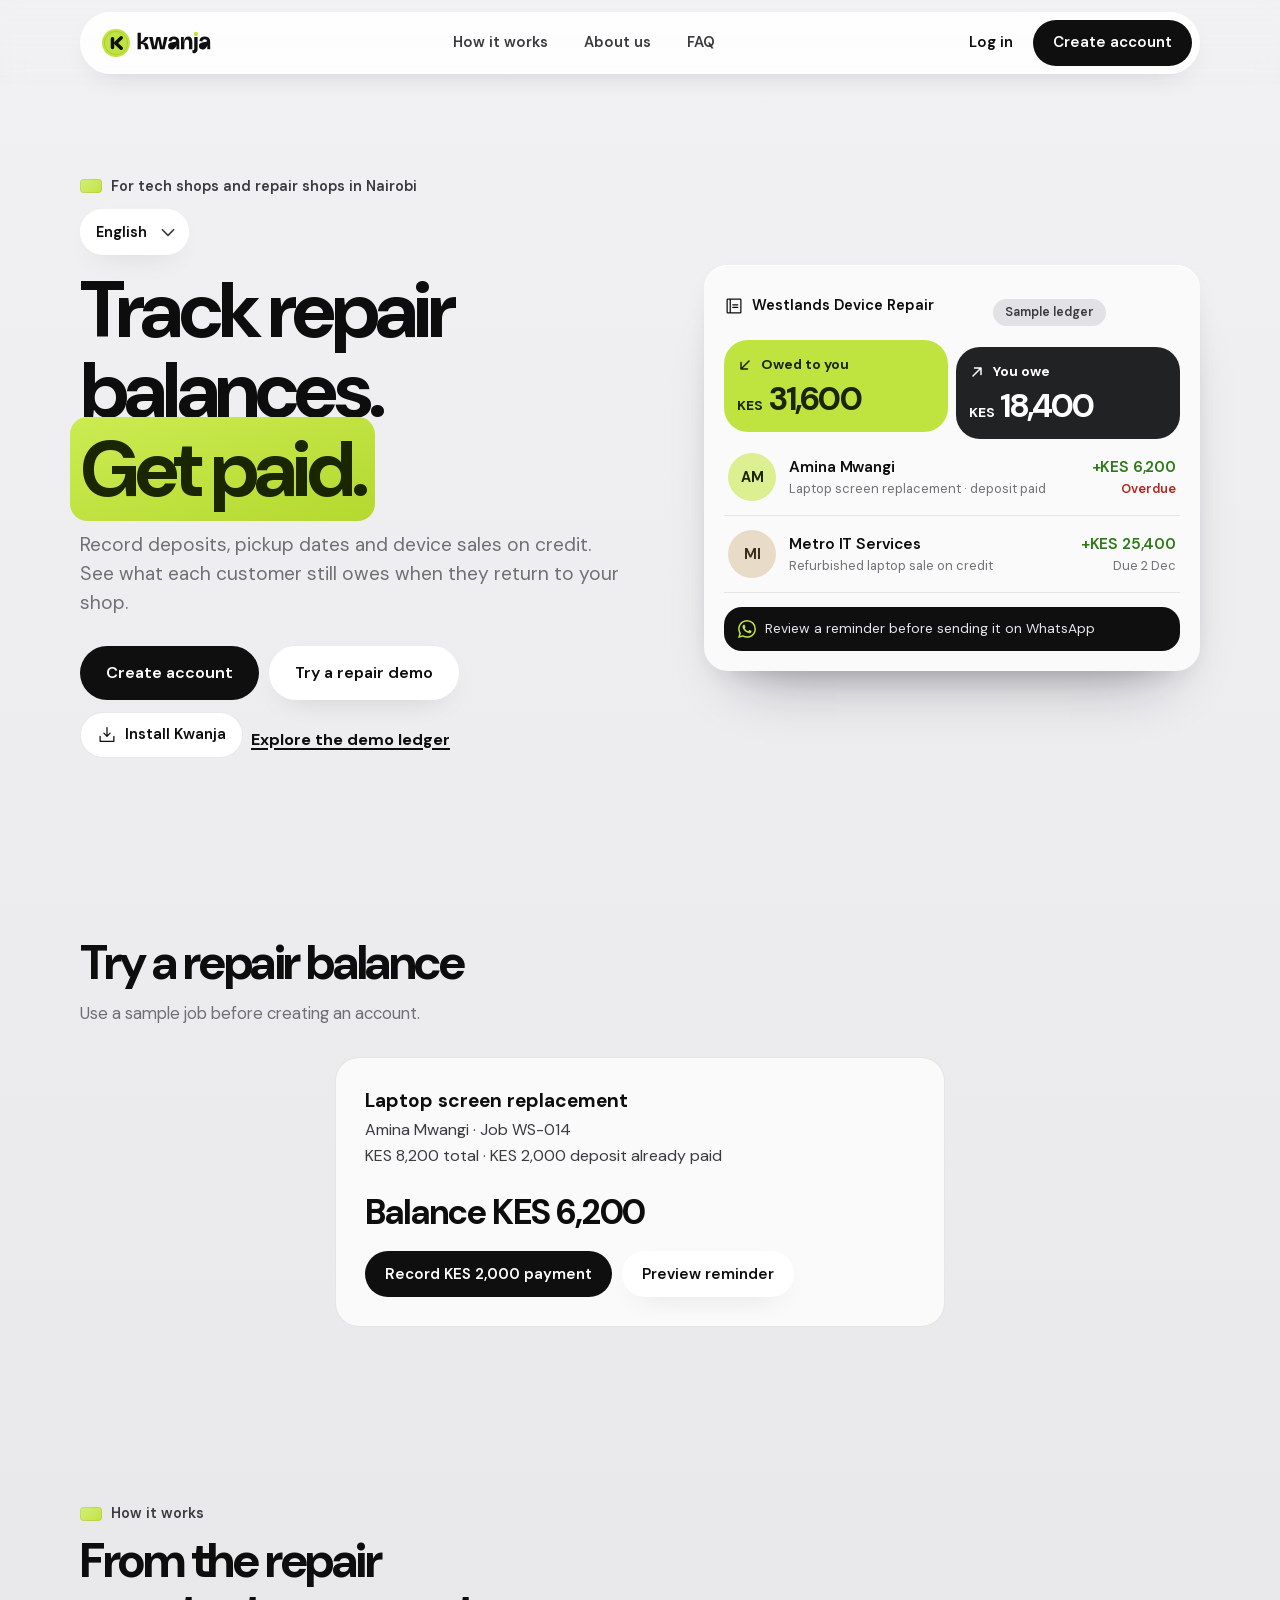
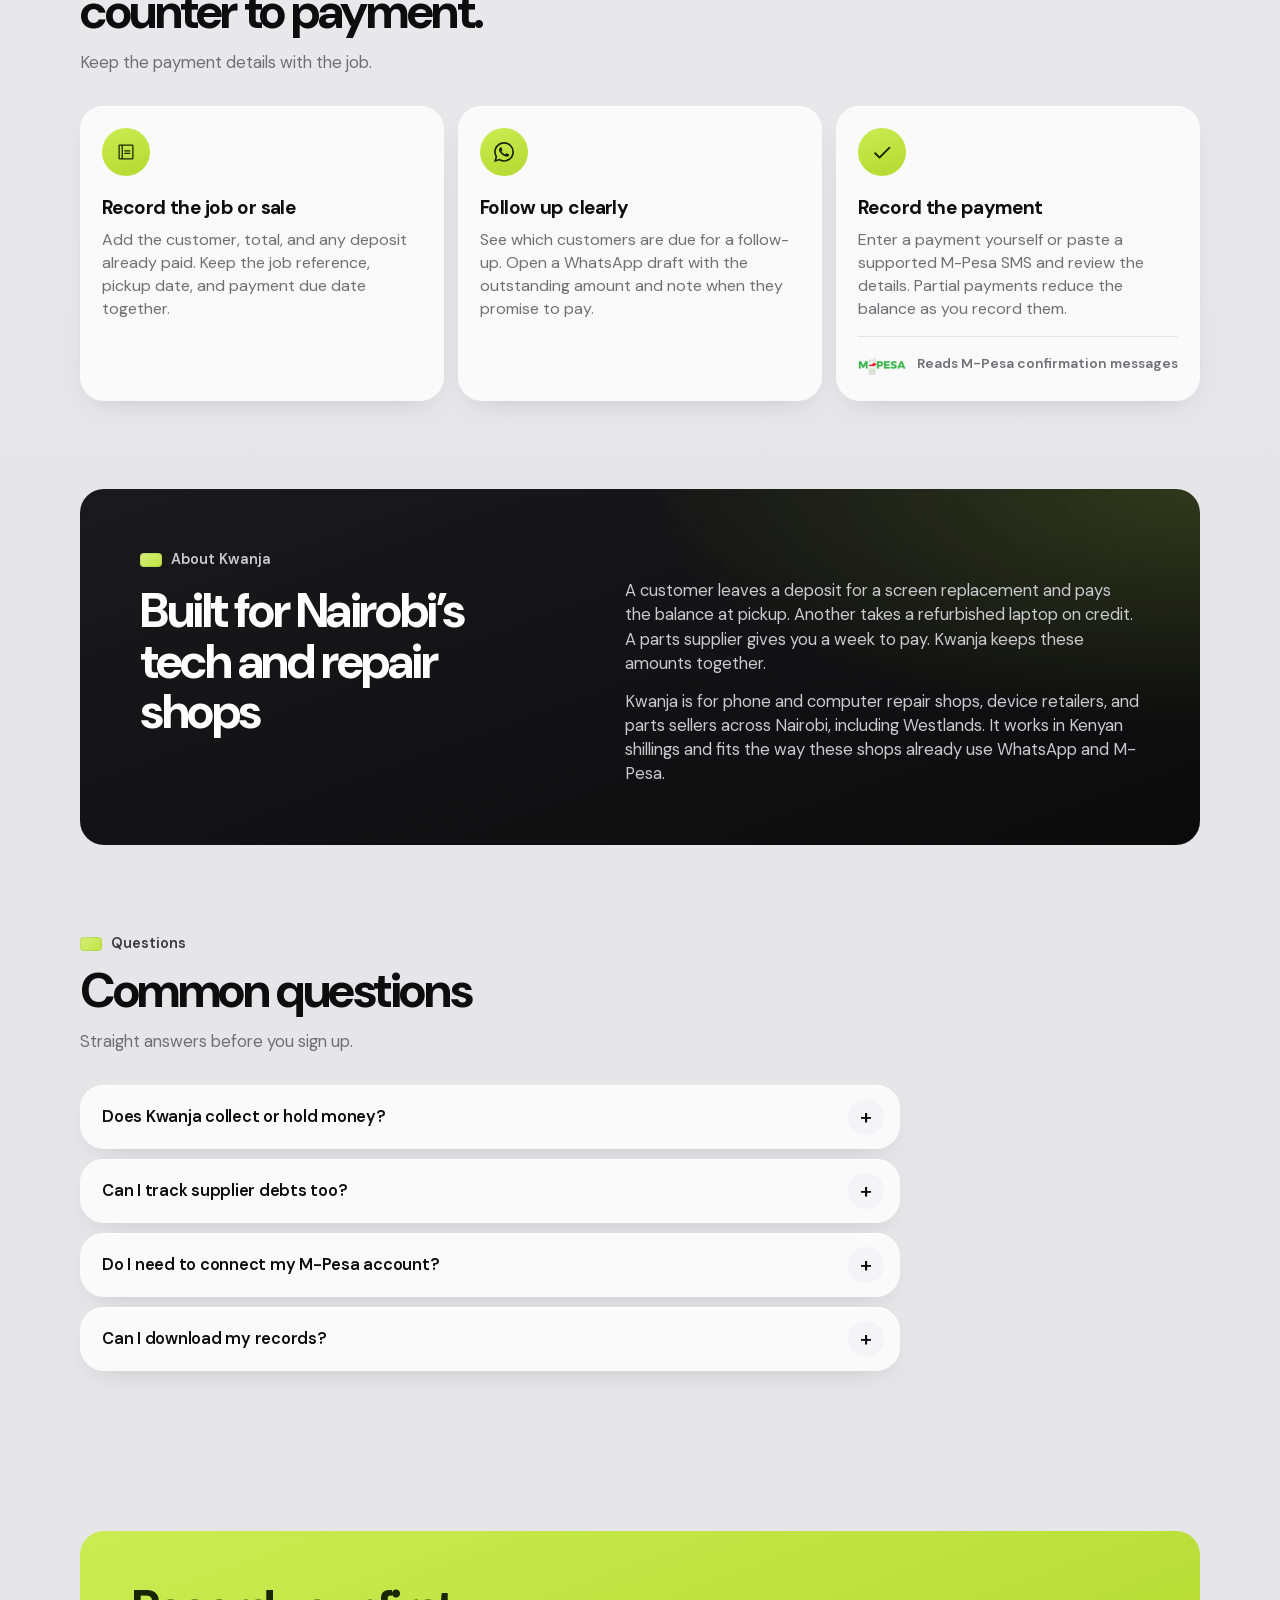
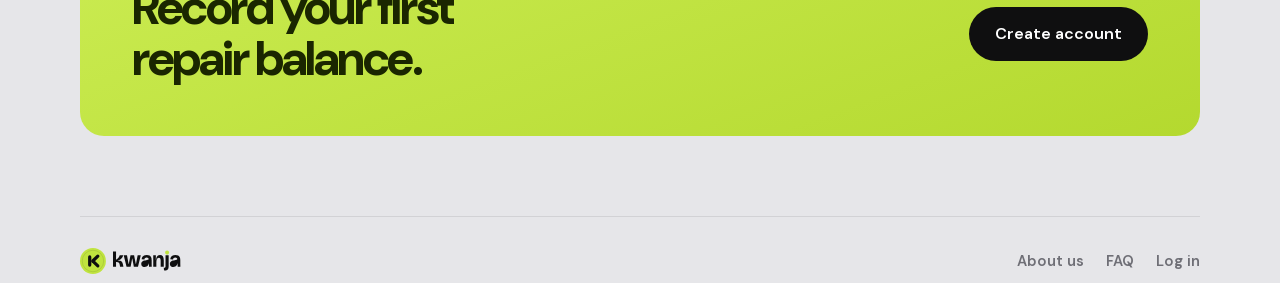
==== index.html @ a880a3f5 "Publish frontend (2026-11-25)" ====
<!doctype html>
<html lang="en">
<head>
  <meta charset="utf-8">
  <meta name="viewport" content="width=device-width, initial-scale=1, viewport-fit=cover">
  <meta name="theme-color" content="#0a0f0c">
  <title>Kwanja | Tech shop and repair ledger</title>
  <meta name="description" content="Track repair deposits, device sales on credit, and unpaid balances for tech shops in Nairobi and Westlands.">
  <link rel="icon" href="logo/kwanja-mark.svg" type="image/svg+xml">
  <link rel="preload" href="fonts/dm-sans-latin.woff2" as="font" type="font/woff2" crossorigin>
  <link rel="manifest" href="manifest.webmanifest">
  <link rel="apple-touch-icon" href="apple-touch-icon.png">
  <meta name="apple-mobile-web-app-capable" content="yes">
  <meta name="mobile-web-app-capable" content="yes">
  <link rel="stylesheet" href="ledger.685edbcc7c7c71c4.css">
  <link rel="stylesheet" href="public.cd275f0cbaf3b7e9.css">
  <script src="config.e24d0cc4c4e9f287.js"></script>
  <script src="language.c19a75074acd660f.js" defer></script>
  <script src="ledger.ab2cf005dbe018a2.js" defer></script>
</head>
<body class="is-welcome">
  <svg xmlns="http://www.w3.org/2000/svg" class="icon-library" aria-hidden="true">
    <symbol id="i-home" viewBox="0 0 256 256"><path d="M219.31,108.68l-80-80a16,16,0,0,0-22.62,0l-80,80A15.87,15.87,0,0,0,32,120v96a8,8,0,0,0,8,8h64a8,8,0,0,0,8-8V160h32v56a8,8,0,0,0,8,8h64a8,8,0,0,0,8-8V120A15.87,15.87,0,0,0,219.31,108.68ZM208,208H160V152a8,8,0,0,0-8-8H104a8,8,0,0,0-8,8v56H48V120l80-80,80,80Z"/></symbol>
    <symbol id="i-ledger" viewBox="0 0 256 256"><path d="M184,112a8,8,0,0,1-8,8H112a8,8,0,0,1,0-16h64A8,8,0,0,1,184,112Zm-8,24H112a8,8,0,0,0,0,16h64a8,8,0,0,0,0-16Zm48-88V208a16,16,0,0,1-16,16H48a16,16,0,0,1-16-16V48A16,16,0,0,1,48,32H208A16,16,0,0,1,224,48ZM48,208H72V48H48Zm160,0V48H88V208H208Z"/></symbol>
    <symbol id="i-people" viewBox="0 0 256 256"><path d="M117.25,157.92a60,60,0,1,0-66.5,0A95.83,95.83,0,0,0,3.53,195.63a8,8,0,1,0,13.4,8.74,80,80,0,0,1,134.14,0,8,8,0,0,0,13.4-8.74A95.83,95.83,0,0,0,117.25,157.92ZM40,108a44,44,0,1,1,44,44A44.05,44.05,0,0,1,40,108Zm210.14,98.7a8,8,0,0,1-11.07-2.33A79.83,79.83,0,0,0,172,168a8,8,0,0,1,0-16,44,44,0,1,0-16.34-84.87,8,8,0,1,1-5.94-14.85,60,60,0,0,1,55.53,105.64,95.83,95.83,0,0,1,47.22,37.71A8,8,0,0,1,250.14,206.7Z"/></symbol>
    <symbol id="i-download" viewBox="0 0 256 256"><path d="M224,144v64a8,8,0,0,1-8,8H40a8,8,0,0,1-8-8V144a8,8,0,0,1,16,0v56H208V144a8,8,0,0,1,16,0Zm-101.66,5.66a8,8,0,0,0,11.32,0l40-40a8,8,0,0,0-11.32-11.32L136,124.69V32a8,8,0,0,0-16,0v92.69L93.66,98.34a8,8,0,0,0-11.32,11.32Z"/></symbol>
    <symbol id="i-plus" viewBox="0 0 256 256"><path d="M228,128a12,12,0,0,1-12,12H140v76a12,12,0,0,1-24,0V140H40a12,12,0,0,1,0-24h76V40a12,12,0,0,1,24,0v76h76A12,12,0,0,1,228,128Z"/></symbol>
    <symbol id="i-search" viewBox="0 0 256 256"><path d="M229.66,218.34l-50.07-50.06a88.11,88.11,0,1,0-11.31,11.31l50.06,50.07a8,8,0,0,0,11.32-11.32ZM40,112a72,72,0,1,1,72,72A72.08,72.08,0,0,1,40,112Z"/></symbol>
    <symbol id="i-chevron" viewBox="0 0 256 256"><path d="M184.49,136.49l-80,80a12,12,0,0,1-17-17L159,128,87.51,56.49a12,12,0,1,1,17-17l80,80A12,12,0,0,1,184.49,136.49Z"/></symbol>
    <symbol id="i-in" viewBox="0 0 256 256"><path d="M200.49,72.48,93,180h75a12,12,0,0,1,0,24H64a12,12,0,0,1-12-12V88a12,12,0,0,1,24,0v75L183.51,55.51a12,12,0,0,1,17,17Z"/></symbol>
    <symbol id="i-out" viewBox="0 0 256 256"><path d="M204,64V168a12,12,0,0,1-24,0V93L72.49,200.49a12,12,0,0,1-17-17L163,76H88a12,12,0,0,1,0-24H192A12,12,0,0,1,204,64Z"/></symbol>
    <symbol id="i-calendar" viewBox="0 0 256 256"><path d="M208,32H184V24a8,8,0,0,0-16,0v8H88V24a8,8,0,0,0-16,0v8H48A16,16,0,0,0,32,48V208a16,16,0,0,0,16,16H208a16,16,0,0,0,16-16V48A16,16,0,0,0,208,32ZM72,48v8a8,8,0,0,0,16,0V48h80v8a8,8,0,0,0,16,0V48h24V80H48V48ZM208,208H48V96H208V208Z"/></symbol>
    <symbol id="i-close" viewBox="0 0 256 256"><path d="M208.49,191.51a12,12,0,0,1-17,17L128,145,64.49,208.49a12,12,0,0,1-17-17L111,128,47.51,64.49a12,12,0,0,1,17-17L128,111l63.51-63.52a12,12,0,0,1,17,17L145,128Z"/></symbol>
    <symbol id="i-check" viewBox="0 0 256 256"><path d="M232.49,80.49l-128,128a12,12,0,0,1-17,0l-56-56a12,12,0,1,1,17-17L96,183,215.51,63.51a12,12,0,0,1,17,17Z"/></symbol>
    <symbol id="i-eye" viewBox="0 0 256 256"><path d="M247.31,124.76c-.35-.79-8.82-19.58-27.65-38.41C194.57,61.26,162.88,48,128,48S61.43,61.26,36.34,86.35C17.51,105.18,9,124,8.69,124.76a8,8,0,0,0,0,6.5c.35.79,8.82,19.57,27.65,38.4C61.43,194.74,93.12,208,128,208s66.57-13.26,91.66-38.34c18.83-18.83,27.3-37.61,27.65-38.4A8,8,0,0,0,247.31,124.76ZM128,192c-30.78,0-57.67-11.19-79.93-33.25A133.47,133.47,0,0,1,25,128,133.33,133.33,0,0,1,48.07,97.25C70.33,75.19,97.22,64,128,64s57.67,11.19,79.93,33.25A133.46,133.46,0,0,1,231.05,128C223.84,141.46,192.43,192,128,192Zm0-112a48,48,0,1,0,48,48A48.05,48.05,0,0,0,128,80Zm0,80a32,32,0,1,1,32-32A32,32,0,0,1,128,160Z"/></symbol>
    <symbol id="i-eyeoff" viewBox="0 0 256 256"><path d="M53.92,34.62A8,8,0,1,0,42.08,45.38L61.32,66.55C25,88.84,9.38,123.2,8.69,124.76a8,8,0,0,0,0,6.5c.35.79,8.82,19.57,27.65,38.4C61.43,194.74,93.12,208,128,208a127.11,127.11,0,0,0,52.07-10.83l22,24.21a8,8,0,1,0,11.84-10.76Zm47.33,75.84,41.67,45.85a32,32,0,0,1-41.67-45.85ZM128,192c-30.78,0-57.67-11.19-79.93-33.25A133.16,133.16,0,0,1,25,128c4.69-8.79,19.66-33.39,47.35-49.38l18,19.75a48,48,0,0,0,63.66,70l14.73,16.2A112,112,0,0,1,128,192Zm6-95.43a8,8,0,0,1,3-15.72,48.16,48.16,0,0,1,38.77,42.64,8,8,0,0,1-7.22,8.71,6.39,6.39,0,0,1-.75,0,8,8,0,0,1-8-7.26A32.09,32.09,0,0,0,134,96.57Zm113.28,34.69c-.42.94-10.55,23.37-33.36,43.8a8,8,0,1,1-10.67-11.92A132.77,132.77,0,0,0,231.05,128a133.15,133.15,0,0,0-23.12-30.77C185.67,75.19,158.78,64,128,64a118.37,118.37,0,0,0-19.36,1.57A8,8,0,1,1,106,49.79,134,134,0,0,1,128,48c34.88,0,66.57,13.26,91.66,38.35,18.83,18.83,27.3,37.62,27.65,38.41A8,8,0,0,1,247.31,131.26Z"/></symbol>
    <symbol id="i-back" viewBox="0 0 256 256"><path d="M216,40H68.53a16.08,16.08,0,0,0-13.72,7.77L9.14,123.88a8,8,0,0,0,0,8.24l45.67,76.11A16.08,16.08,0,0,0,68.53,216H216a16,16,0,0,0,16-16V56A16,16,0,0,0,216,40ZM61.67,204.12,68.53,200h0ZM216,200H68.53l-43.2-72,43.2-72H216ZM106.34,146.34,124.69,128l-18.35-18.34a8,8,0,0,1,11.32-11.32L136,116.69l18.34-18.35a8,8,0,0,1,11.32,11.32L147.31,128l18.35,18.34a8,8,0,0,1-11.32,11.32L136,139.31l-18.34,18.35a8,8,0,0,1-11.32-11.32Z"/></symbol>
    <symbol id="i-whatsapp" viewBox="0 0 24 24"><path d="M17.472 14.382c-.297-.149-1.758-.867-2.03-.967-.273-.099-.471-.148-.67.15-.197.297-.767.966-.94 1.164-.173.199-.347.223-.644.075-.297-.15-1.255-.463-2.39-1.475-.883-.788-1.48-1.761-1.653-2.059-.173-.297-.018-.458.13-.606.134-.133.298-.347.446-.52.149-.174.198-.298.298-.497.099-.198.05-.371-.025-.52-.075-.149-.669-1.612-.916-2.207-.242-.579-.487-.5-.669-.51-.173-.008-.371-.01-.57-.01-.198 0-.52.074-.792.372-.272.297-1.04 1.016-1.04 2.479 0 1.462 1.065 2.875 1.213 3.074.149.198 2.096 3.2 5.077 4.487.709.306 1.262.489 1.694.625.712.227 1.36.195 1.871.118.571-.085 1.758-.719 2.006-1.413.248-.694.248-1.289.173-1.413-.074-.124-.272-.198-.57-.347m-5.421 7.403h-.004a9.87 9.87 0 01-5.031-1.378l-.361-.214-3.741.982.998-3.648-.235-.374a9.86 9.86 0 01-1.51-5.26c.001-5.45 4.436-9.884 9.888-9.884 2.64 0 5.122 1.03 6.988 2.898a9.825 9.825 0 012.893 6.994c-.003 5.45-4.437 9.884-9.885 9.884m8.413-18.297A11.815 11.815 0 0012.05 0C5.495 0 .16 5.335.157 11.892c0 2.096.547 4.142 1.588 5.945L.057 24l6.305-1.654a11.882 11.882 0 005.683 1.448h.005c6.554 0 11.89-5.335 11.893-11.893a11.821 11.821 0 00-3.48-8.413Z"/></symbol>
    <symbol id="i-apple" viewBox="0 0 24 24"><path d="M12.152 6.896c-.948 0-2.415-1.078-3.96-1.04-2.04.027-3.91 1.183-4.961 3.014-2.117 3.675-.546 9.103 1.519 12.09 1.013 1.454 2.208 3.09 3.792 3.039 1.52-.065 2.09-.987 3.935-.987 1.831 0 2.35.987 3.96.948 1.637-.026 2.676-1.48 3.676-2.948 1.156-1.688 1.636-3.325 1.662-3.415-.039-.013-3.182-1.221-3.22-4.857-.026-3.04 2.48-4.494 2.597-4.559-1.429-2.09-3.623-2.324-4.39-2.376-2-.156-3.675 1.09-4.61 1.09zM15.53 3.83c.843-1.012 1.4-2.427 1.245-3.83-1.207.052-2.662.805-3.532 1.818-.78.896-1.454 2.338-1.273 3.714 1.338.104 2.715-.688 3.559-1.701"/></symbol>
    <symbol id="i-google" viewBox="0 0 48 48"><path fill="#EA4335" d="M24 9.5c3.54 0 6.71 1.22 9.21 3.6l6.85-6.85C35.9 2.38 30.47 0 24 0 14.62 0 6.51 5.38 2.56 13.22l7.98 6.19C12.43 13.72 17.74 9.5 24 9.5z"/><path fill="#4285F4" d="M46.98 24.55c0-1.57-.15-3.09-.38-4.55H24v9.02h12.94c-.58 2.96-2.26 5.48-4.78 7.18l7.73 6c4.51-4.18 7.09-10.36 7.09-17.65z"/><path fill="#FBBC05" d="M10.53 28.59c-.48-1.45-.76-2.99-.76-4.59s.27-3.14.76-4.59l-7.98-6.19C.92 16.46 0 20.12 0 24c0 3.88.92 7.54 2.56 10.78l7.97-6.19z"/><path fill="#34A853" d="M24 48c6.48 0 11.93-2.13 15.89-5.81l-7.73-6c-2.15 1.45-4.92 2.3-8.16 2.3-6.26 0-11.57-4.22-13.47-9.91l-7.98 6.19C6.51 42.62 14.62 48 24 48z"/></symbol>
  </svg>
  <a class="skip-link" href="#main">Skip to content</a>
  <div class="shell">
    <main id="main" class="main" tabindex="-1">
      <header class="topbar">
        <a class="brand" href="#overview" aria-label="Kwanja overview"><img src="logo/kwanja-lockup.svg" alt="Kwanja"></a>
        <span class="spacer"></span>
        <button class="round privacy" id="overview-privacy" type="button" data-action="privacy" aria-pressed="false" aria-label="Hide amounts" hidden><svg class="icon" aria-hidden="true"><use href="#i-eye"/></svg></button>
        <a class="mini settings-link" href="#settings" data-nav="settings">Settings</a>
      </header>

      <p id="workspace-offline" class="connection-status offline-status" role="status" hidden>You’re offline. You can view and export current results from the ledger already loaded. Reconnect to save changes, import files, or export the full ledger.</p>
      <div id="connection-status" class="connection-status" role="status" hidden></div>

      <div id="overview-view">
        <h1 class="sr-only" id="page-title">Overview</h1>
        <p class="sr-only" id="page-context"></p>
        <section class="wallets" aria-label="Ledger balances">
          <a class="wallet-card wallet-in" href="#ledger/receivable">
            <span class="wallet-label"><span class="wallet-icon"><svg class="icon" aria-hidden="true"><use href="#i-in"/></svg></span>Owed to you</span>
            <strong class="wallet-value"><small>KES</small> <span id="receivable-total"></span></strong>
            <span class="wallet-footer"><span id="receivable-count"></span><span class="wallet-overdue" id="overdue-chip" hidden></span></span>
            <span class="wallet-arrow"><svg class="icon" aria-hidden="true"><use href="#i-chevron"/></svg></span>
          </a>
          <a class="wallet-card wallet-out" href="#ledger/payable">
            <span class="wallet-label"><span class="wallet-icon"><svg class="icon" aria-hidden="true"><use href="#i-out"/></svg></span>You owe</span>
            <strong class="wallet-value"><small>KES</small> <span id="payable-total"></span></strong>
            <span class="wallet-footer" id="payable-count"></span>
            <span class="wallet-arrow"><svg class="icon" aria-hidden="true"><use href="#i-chevron"/></svg></span>
          </a>
          <p class="wallet-net"><span>Net outstanding</span><strong id="net-amount"></strong></p>
        </section>

        <section class="banner" id="banner" aria-live="polite"></section>

        <section class="section" id="follow-section" aria-labelledby="chase-title">
          <div class="section-head"><h2 id="chase-title">Follow up</h2><a class="more" id="follow-all" href="#ledger/followup" hidden>View queue</a><button class="mini" id="legacy-follow-add" type="button" data-action="new"><svg class="icon"><use href="#i-plus"/></svg>Add</button></div>
          <div id="follow-list" class="chase-row"></div>
        </section>

        <section class="section" id="recent-section" aria-labelledby="recent-title">
          <div class="section-head"><h2 id="recent-title">Recent entries</h2><a class="more" href="#ledger">See all<svg class="icon" aria-hidden="true"><use href="#i-chevron"/></svg></a></div>
          <div id="recent-list" class="list"></div>
        </section>
      </div>

      <section id="ledger-view" aria-label="Ledger entries" hidden>
        <h1 class="view-title">Ledger</h1>
        <p class="view-sub" id="ledger-sub" role="status"></p>
        <form id="ledger-search" role="search">
          <label class="search"><svg class="icon" aria-hidden="true"><use href="#i-search"/></svg><input id="search" type="search" placeholder="Name, phone, or reference" aria-label="Search ledger by name, phone, or reference" autocomplete="off"></label>
        </form>
        <div id="filters" class="filters" aria-label="Filter entries">
          <a href="#ledger" data-filter="all">All</a>
          <a href="#ledger/receivable" data-filter="receivable">Owed to you</a>
          <a href="#ledger/payable" data-filter="payable">You owe</a>
          <a href="#ledger/paid" data-filter="paid">Settled</a>
          <a href="#ledger/followup" data-filter="followup" id="follow-filter" hidden>Follow-up due</a>
        </div>
        <div class="ledger-tools" aria-label="Ledger files" role="group">
          <button class="mini" type="button" data-action="import" id="import-entry" hidden>Import CSV</button>
          <button class="mini" type="button" data-action="export">Export CSV</button>
        </div>
        <div id="ledger-list" class="cards"></div>
      </section>

      <section id="contacts-view" aria-label="Contacts" hidden><h1 class="view-title">Contacts</h1><p class="view-sub" id="contacts-sub"></p><div id="contacts-list"></div></section>
      <section id="settings-view" aria-labelledby="settings-title" hidden>
        <h1 class="view-title" id="settings-title">Settings</h1>
        <div class="contact-group settings-card"><h2>Language</h2>
          <select class="language-choice" data-language aria-label="Language"><option value="en" lang="en">English</option><option value="sw" lang="sw">Kiswahili</option></select>
        </div>
        <div class="contact-group settings-card"><h2>Display</h2>
          <button class="button" type="button" data-action="privacy" aria-pressed="false">Hide amounts</button>
        </div>
        <div id="account" class="contact-group account" hidden><h2>Account</h2><p class="help" id="account-email"></p><button class="button" type="button" data-action="account-security" hidden>Manage password</button><button class="button" type="button" data-action="signout">Sign out</button></div>
        <div class="workspace-tools">
          <button class="button" type="button" data-action="walkthrough">Replay walkthrough</button>
          <button class="button" type="button" data-action="install-app" hidden><svg class="icon" aria-hidden="true"><use href="#i-download"/></svg>Install Kwanja</button>
        </div>
      </section>
    </main>

    <nav class="dock" aria-label="Workspace">
      <a href="#overview" data-nav="overview" aria-label="Overview"><svg class="icon"><use href="#i-home"/></svg></a>
      <a href="#ledger" data-nav="ledger" aria-label="Ledger"><svg class="icon"><use href="#i-ledger"/></svg></a>
      <button class="fab" type="button" data-action="new" aria-label="Add debt"><svg class="icon"><use href="#i-plus"/></svg></button>
      <a href="#contacts" data-nav="contacts" aria-label="Contacts"><svg class="icon"><use href="#i-people"/></svg></a>
      <button class="dock-search" type="button" data-action="find-entry" aria-label="Find a customer or job"><svg class="icon" aria-hidden="true"><use href="#i-search"/></svg></button>
    </nav>
  </div>

  <section id="welcome" class="welcome" aria-label="Kwanja website">
    <p id="public-offline" class="public-width connection-status offline-status" role="status" hidden>You’re offline. You can explore Kwanja and try the sample repair. Reconnect to access your shop ledger.</p>
    <div data-step="intro" class="public-site" id="home">
      <header class="public-header">
        <div class="public-bar">
          <a class="brand" href="#home" aria-label="Kwanja home"><img src="logo/kwanja-lockup.svg" alt="Kwanja"></a>
          <nav class="public-nav" aria-label="About Kwanja"><a href="#how-it-works">How it works</a><a href="#about">About us</a><a href="#questions">FAQ</a></nav>
          <div class="public-account"><a class="public-login" href="#login">Log in</a><a class="pill primary" href="#signup">Create account</a></div>
        </div>
      </header>
      <main id="public-main" tabindex="-1">
        <section class="public-width public-hero" aria-labelledby="public-title">
          <div class="hero-copy">
            <p class="eyebrow"><span class="lime-dot"></span>For tech shops and repair shops in Nairobi</p>
            <select class="language-choice" data-language aria-label="Language"><option value="en" lang="en">English</option><option value="sw" lang="sw">Kiswahili</option></select>
            <h1 id="public-title" tabindex="-1">Track repair balances. <mark>Get paid.</mark></h1>
            <p class="lede">Record deposits, pickup dates and device sales on credit. See what each customer still owes when they return to your shop.</p>
            <div class="hero-actions"><a class="pill primary large" href="#signup">Create account</a><a class="pill light large" href="#repair-demo">Try a repair demo</a></div>
            <button class="pill public-install" type="button" data-action="install-app" hidden><svg class="icon" aria-hidden="true"><use href="#i-download"/></svg>Install Kwanja</button>
            <button class="public-demo link" type="button" data-action="skip" hidden>Explore the demo ledger</button>
          </div>
          <figure class="sample" aria-label="Example ledger showing customer and supplier balances">
            <div class="sample-top"><span><svg class="icon" aria-hidden="true"><use href="#i-ledger"/></svg>Westlands Device Repair</span><span class="chip">Sample ledger</span></div>
            <div class="sample-wallets">
              <div class="wallet-card wallet-in"><span class="wallet-label"><svg class="icon" aria-hidden="true"><use href="#i-in"/></svg>Owed to you</span><strong class="wallet-value"><small>KES</small> 31,600</strong></div>
              <div class="wallet-card wallet-out"><span class="wallet-label"><svg class="icon" aria-hidden="true"><use href="#i-out"/></svg>You owe</span><strong class="wallet-value"><small>KES</small> 18,400</strong></div>
            </div>
            <div class="sample-row"><span class="contact-avatar avatar-0" aria-hidden="true">AM</span><div><b>Amina Mwangi</b><small>Laptop screen replacement · deposit paid</small></div><div><b class="plus">+KES 6,200</b><small class="late">Overdue</small></div></div>
            <div class="sample-row"><span class="contact-avatar avatar-3" aria-hidden="true">MI</span><div><b>Metro IT Services</b><small>Refurbished laptop sale on credit</small></div><div><b class="plus">+KES 25,400</b><small>Due 2 Dec</small></div></div>
            <figcaption><svg class="icon" aria-hidden="true"><use href="#i-whatsapp"/></svg>Review a reminder before sending it on WhatsApp</figcaption>
          </figure>
        </section>
        <section class="public-width public-section" id="repair-demo" aria-labelledby="repair-demo-title">
          <div class="section-intro"><h2 id="repair-demo-title">Try a repair balance</h2><p class="section-lede">Use a sample job before creating an account.</p></div>
          <div class="repair-demo">
            <div class="repair-demo-job"><strong>Laptop screen replacement</strong><span>Amina Mwangi · Job WS-014</span><span>KES 8,200 total · KES 2,000 deposit already paid</span></div>
            <p class="repair-demo-balance" id="repair-demo-balance" role="status">Balance KES 6,200</p>
            <div class="hero-actions">
              <button class="pill primary" type="button" data-action="repair-demo-payment">Record KES 2,000 payment</button>
              <button class="pill light" type="button" data-action="repair-demo-reminder">Preview reminder</button>
              <button class="link" type="button" data-action="repair-demo-reset" hidden>Reset example</button>
            </div>
            <div class="repair-demo-reminder" id="repair-demo-reminder" hidden><strong>WhatsApp draft</strong><p id="repair-demo-message"></p></div>
          </div>
        </section>
        <section class="public-width public-section" id="how-it-works" aria-labelledby="how-heading">
          <div class="section-intro"><p class="eyebrow"><span class="lime-dot"></span>How it works</p><h2 id="how-heading">From the repair counter to payment.</h2><p class="section-lede">Keep the payment details with the job.</p></div>
          <div class="public-steps">
            <article><span class="step-badge"><svg class="icon" aria-hidden="true"><use href="#i-ledger"/></svg></span><h3>Record the job or sale</h3><p>Add the customer, total, and any deposit already paid. Keep the job reference, pickup date, and payment due date together.</p></article>
            <article><span class="step-badge"><svg class="icon" aria-hidden="true"><use href="#i-whatsapp"/></svg></span><h3>Follow up clearly</h3><p>See which customers are due for a follow-up. Open a WhatsApp draft with the outstanding amount and note when they promise to pay.</p></article>
            <article><span class="step-badge"><svg class="icon" aria-hidden="true"><use href="#i-check"/></svg></span><h3>Record the payment</h3><p>Enter a payment yourself or paste a supported M-Pesa SMS and review the details. Partial payments reduce the balance as you record them.</p><p class="step-note"><img class="brand-mark" src="brands/mpesa.svg" alt="M-Pesa">Reads M-Pesa confirmation messages</p></article>
          </div>
        </section>
        <section class="public-width" id="about" aria-labelledby="about-heading">
          <div class="public-dark about-panel">
            <p class="eyebrow on-dark"><span class="lime-dot"></span>About Kwanja</p>
            <h2 id="about-heading">Built for Nairobi’s tech and repair shops</h2>
            <div class="about-copy"><p>A customer leaves a deposit for a screen replacement and pays the balance at pickup. Another takes a refurbished laptop on credit. A parts supplier gives you a week to pay. Kwanja keeps these amounts together.</p>
            <p>Kwanja is for phone and computer repair shops, device retailers, and parts sellers across Nairobi, including Westlands. It works in Kenyan shillings and fits the way these shops already use WhatsApp and M-Pesa.</p></div>
          </div>
        </section>
        <section class="public-width public-section" id="questions" aria-labelledby="faq-heading">
          <div class="section-intro"><p class="eyebrow"><span class="lime-dot"></span>Questions</p><h2 id="faq-heading">Common questions</h2><p class="section-lede">Straight answers before you sign up.</p></div>
          <div class="public-faq">
            <details><summary>Does Kwanja collect or hold money?</summary><p>Payments happen through your usual channels. Kwanja records the amounts and helps you prepare reminders.</p></details>
            <details><summary>Can I track supplier debts too?</summary><p>Yes. The ledger keeps money owed to you separate from money you owe. Both support partial payments.</p></details>
            <details><summary>Do I need to connect my M-Pesa account?</summary><p>No. You can enter payments yourself or paste a supported confirmation SMS. You review what Kwanja extracts before a payment is recorded.</p></details>
            <details><summary>Can I download my records?</summary><p>Yes. Export the ledger to CSV for your records or to open in a spreadsheet.</p></details>
          </div>
        </section>
        <section class="public-width public-cta" aria-labelledby="cta-heading"><h2 id="cta-heading">Record your first repair balance.</h2><a class="pill primary large" href="#signup">Create account</a></section>
      </main>
      <footer class="public-footer"><div class="public-width"><a class="brand" href="#home" aria-label="Kwanja home"><img src="logo/kwanja-lockup.svg" alt="Kwanja"></a><a href="#about">About us</a><a href="#questions">FAQ</a><a href="#login">Log in</a></div></footer>
    </div>

    <div class="auth-layout" id="auth-layout" hidden>
      <aside class="auth-side">
        <a class="brand" href="#home" aria-label="Kwanja home"><img src="logo/kwanja-lockup-mono-black.svg" alt="Kwanja"></a>
        <div class="auth-art" aria-hidden="true">
          <div class="mini-ledger">
            <div class="mini-head"><span>Westlands Device Repair</span><span class="mini-tag">Sample</span></div>
            <div class="mini-row"><span class="contact-avatar avatar-0">AM</span><span class="mini-who"><b>Amina Mwangi</b><small>Laptop screen · deposit paid</small></span><span class="mini-amt"><b class="plus">+KES 6,200</b><small class="late">Overdue</small></span></div>
            <div class="mini-row"><span class="contact-avatar avatar-3">MI</span><span class="mini-who"><b>Metro IT Services</b><small>Refurbished laptop</small></span><span class="mini-amt"><b class="plus">+KES 25,400</b><small>Due 2 Dec</small></span></div>
            <div class="mini-row"><span class="contact-avatar avatar-1">CP</span><span class="mini-who"><b>City Parts Supply</b><small>Replacement screens</small></span><span class="mini-amt"><b class="minus">&minus;KES 18,400</b><small>Due 29 Nov</small></span></div>
            <div class="mini-total"><span>Net outstanding</span><b>KES 13,200</b></div>
          </div>
        </div>
        <div class="auth-pitch"><strong>Your business ledger</strong><p>Track repair deposits, device credit and parts bills.</p></div>
      </aside>
      <div class="auth-content">
        <div class="auth-top">
          <a class="auth-back" href="#home"><svg class="icon" aria-hidden="true"><use href="#i-chevron"/></svg>Back to Kwanja</a>
          <select class="language-choice" data-language aria-label="Language"><option value="en" lang="en">English</option><option value="sw" lang="sw">Kiswahili</option></select>
        </div>
        <div class="auth-card">
          <div class="w-step" data-step="email" hidden>
            <h1 tabindex="-1" id="auth-heading">Create your account</h1>
            <p class="w-sub" id="auth-description">We will send a six-digit code to verify your email.</p>
            <div class="auth-providers" id="auth-providers" hidden>
              <button class="auth-provider" type="button" data-action="provider" data-provider="google" hidden><svg class="icon brand" aria-hidden="true"><use href="#i-google"/></svg>Continue with Google</button>
              <button class="auth-provider" type="button" data-action="provider" data-provider="apple" hidden><svg class="icon brand" aria-hidden="true"><use href="#i-apple"/></svg>Continue with Apple</button>
              <p class="auth-or"><span>or use your email</span></p>
            </div>
            <form class="auth-form" data-form="email">
              <label class="field"><span>Email address</span><input name="email" type="email" inputmode="email" autocomplete="email" placeholder="you@business.co.ke" required></label>
              <label class="field" id="auth-password-field" hidden><span>Password</span><input name="password" type="password" autocomplete="current-password" disabled></label>
              <p class="form-error" role="alert" hidden></p>
              <button class="pill primary large block" type="submit">Send code</button>
            </form>
            <div class="auth-code-actions" id="password-options" hidden><button class="link" type="button" data-action="switch-login-method">Use an email code</button><button class="link" type="button" data-action="password-recovery">Forgot password?</button></div>
            <p class="auth-switch"><span id="auth-switch-copy">Already have an account?</span> <a class="link" id="auth-switch-link" href="#login">Log in</a></p>
            <p class="demo-only auth-demo-note">Demo mode. No email is sent and any six digits work.</p>
          </div>
          <div class="w-step" data-step="code" hidden>
            <h1 tabindex="-1" id="auth-code-heading">Check your email</h1>
            <p class="w-sub">Enter the six-digit code sent to <b id="otp-email"></b>. <span class="demo-only">For the demo, enter any six digits.</span></p>
            <form class="auth-form" data-form="code">
              <div class="otp-field">
                <div class="otp-slots" id="otp-slots" aria-hidden="true"></div>
                <input id="otp-input" class="otp-input" name="code" type="text" inputmode="none" autocomplete="one-time-code" maxlength="6" pattern="[0-9]{6}" required aria-label="Verification code, six digits">
              </div>
              <div class="numpad otp-pad" role="group" aria-label="Number pad"><button type="button" data-action="otp-key" data-key="1">1</button><button type="button" data-action="otp-key" data-key="2">2</button><button type="button" data-action="otp-key" data-key="3">3</button><button type="button" data-action="otp-key" data-key="4">4</button><button type="button" data-action="otp-key" data-key="5">5</button><button type="button" data-action="otp-key" data-key="6">6</button><button type="button" data-action="otp-key" data-key="7">7</button><button type="button" data-action="otp-key" data-key="8">8</button><button type="button" data-action="otp-key" data-key="9">9</button><span></span><button type="button" data-action="otp-key" data-key="0">0</button><button type="button" data-action="otp-key" data-key="del" aria-label="Delete last digit"><svg class="icon" aria-hidden="true"><use href="#i-back"/></svg></button></div>
              <p class="form-error" role="alert" hidden></p>
              <button class="pill primary large block" type="submit">Verify code</button>
            </form>
            <div class="auth-code-actions"><button class="link" type="button" data-action="change-email">Change email</button><button class="link" type="button" data-action="resend">Resend code</button></div>
          </div>
          <div class="w-step" data-step="business" hidden>
            <h1 tabindex="-1">Set up your ledger</h1>
            <p class="w-sub">Your business name appears in your ledger and in the reminders you prepare for customers.</p>
            <form class="auth-form" data-form="business">
              <label class="field"><span>Business name</span><input name="business" maxlength="100" autocomplete="organization" placeholder="e.g. Westlands Device Repair" required></label>
              <p class="form-error" role="alert" hidden></p>
              <button class="pill primary large block" type="submit">Create my ledger</button>
            </form>
          </div>
          <div class="w-step" data-step="password-setup" hidden>
            <h1 tabindex="-1">Add a password</h1>
            <p class="w-sub">Use a password for future logins, or keep using email codes. To set one, open your account and choose Security.</p>
            <button class="pill primary large block" type="button" data-action="account-security">Open account settings</button>
            <p class="auth-switch"><button class="link" type="button" data-action="open-ledger">Continue to my ledger</button></p>
          </div>
          <div class="w-step" data-step="callback" hidden><h1 tabindex="-1">Finishing sign-in</h1><p class="w-sub">One moment while we finish signing you in.</p><p class="form-error" role="alert" hidden></p></div>
        </div>
      </div>
    </div>
  </section>

  <dialog id="dialog" aria-labelledby="dialog-title">
    <div class="dialog-heading"><h2 id="dialog-title" tabindex="-1"></h2><button type="button" class="icon-button" data-action="close" aria-label="Close dialog"><svg class="icon"><use href="#i-close"/></svg></button></div>
    <div id="dialog-content"></div>
  </dialog>
  <div class="toast" id="toast" role="status" aria-live="polite"></div>
</body>
</html>
---- ledger.685edbcc7c7c71c4.css ----
@font-face { font-family: "DM Sans"; font-style: normal; font-weight: 400 700; font-display: swap; src: url("fonts/dm-sans-latin.woff2") format("woff2"); }
/* Kwanja ledger. Direction: soft neutral canvas, white rounded cards, one lime accent, black pills.
   Money you are owed is lime or green with a plus sign; money you owe is black or red with a minus sign. Light theme only. */
:root {
  --card-radius: 24px;
  --page: #ececee; --page2: #f4f4f6; --card: #fafafa; --white: #fff; --chip: #e2e2e6; --key: #ececf0;
  --ink: #0d0d0e; --ink2: #3a3a3f; --muted: #6f6f76; --line: rgba(13, 13, 14, .09);
  --lime: #c0e43f; --lime-soft: #dcef91; --lime-ink: #1a2600;
  --plus: #2c7a17; --minus: #b3261e; --black: #0f0f10;
  --sans: "DM Sans", system-ui, -apple-system, "Segoe UI", Roboto, sans-serif;
  --ease: cubic-bezier(.2, .8, .2, 1); --spring: cubic-bezier(.3, 1.4, .5, 1);
  --soft: 0 1px 0 #fff inset, 0 10px 30px -18px rgba(30, 30, 40, .28);
  --lift: 0 1px 0 #fff inset, 0 28px 50px -28px rgba(20, 20, 30, .42);
  --s-1: 4px; --s-2: 8px; --s-3: 12px; --s-4: 16px; --s-5: 24px; --s-6: 32px; --s-7: 48px;
  --fs-caption: .8125rem; --fs-small: .875rem; --fs-body: 1rem; --fs-h2: 1.125rem; --fs-title: 2rem;
  color-scheme: light;
}
* { box-sizing: border-box; }
[hidden] { display: none !important; }
html { background: var(--page); }
body { margin: 0; min-width: 280px; background: var(--page); color: var(--ink); font: 1rem/1.45 var(--sans); -webkit-font-smoothing: antialiased; }
button, input, select, textarea { font: inherit; color: inherit; }
button, a, input, select, textarea { -webkit-tap-highlight-color: transparent; }
button, a { touch-action: manipulation; }
a { color: inherit; text-decoration: none; }
button { cursor: pointer; }
button:disabled { cursor: default; opacity: .5; }
:focus-visible { outline: 2px solid var(--ink); outline-offset: 3px; }
h1, h2, h3, p { margin: 0; }
.icon-library { position: absolute; width: 0; height: 0; overflow: hidden; }
.icon { width: 20px; height: 20px; flex: 0 0 auto; fill: currentColor; stroke: none; }
.icon.wa { color: #25d366; }
.icon.brand { width: 22px; height: 22px; }
.brand-mark { display: inline-block; height: 20px; width: auto; vertical-align: middle; }
.sr-only { position: absolute; width: 1px; height: 1px; padding: 0; overflow: hidden; clip-path: inset(50%); white-space: nowrap; }
.skip-link { position: fixed; z-index: 60; top: 12px; left: 12px; padding: 12px; background: var(--ink); color: #fff; border-radius: 12px; transform: translateY(-160%); }
.skip-link:focus { transform: none; }
.wallet-value, .wallet-net strong, .row-amount, .dc-amount, .detail-amount, .pay-amount { font-variant-numeric: tabular-nums; }

.shell { position: relative; max-width: 480px; min-height: 100dvh; margin: 0 auto; background: linear-gradient(180deg, #efeff1, #e7e7ea); }
@media (min-width: 560px) { .shell { box-shadow: 0 0 0 1px var(--line); } }
.main { padding: calc(14px + env(safe-area-inset-top)) 18px calc(124px + env(safe-area-inset-bottom)); min-width: 0; }

/* top bar */
.topbar { display: flex; align-items: center; gap: 10px; }
.brand img { display: block; height: 28px; width: auto; }
.spacer { flex: 1; }
.round { width: 46px; height: 46px; display: grid; place-items: center; border: 0; border-radius: 50%; background: var(--card); box-shadow: var(--soft); color: var(--ink); }
.button { display: inline-flex; justify-content: center; align-items: center; gap: 8px; min-height: 56px; padding: 0 22px; border: 0; border-radius: 99px; background: var(--white); color: var(--ink); font-weight: 600; font-size: .98rem; box-shadow: var(--soft); transition: transform .18s var(--spring); }
.button:active { transform: scale(.97); }
.button.primary { background: var(--black); color: #fff; box-shadow: none; }
.icon-button { width: 44px; height: 44px; display: grid; place-items: center; border: 0; border-radius: 50%; background: var(--card); box-shadow: var(--soft); }

/* wallets */
.wallets { display: grid; gap: 9px; margin-top: var(--s-5); }
.wallet-card {
  position: relative; isolation: isolate; overflow: hidden; display: grid; gap: 5px;
  min-width: 0; padding: 14px 17px; border-radius: var(--card-radius);
}
.wallet-in { background: var(--lime); color: var(--lime-ink); }
.wallet-out { background: #202224; color: var(--white); }
a.wallet-card {
  padding-inline-end: 60px; min-height: 124px; border: 1px solid var(--line);
  box-shadow: 0 10px 20px -14px rgba(13, 13, 14, .4);
}
a.wallet-in { margin-inline-end: 9px; }
a.wallet-out { margin-inline-start: 9px; }
a.wallet-card::before {
  content: ""; position: absolute; z-index: -1; inset: -86px -36px auto auto;
  width: 184px; height: 184px; border: 1px solid currentColor; border-radius: 50%;
  opacity: .12; box-shadow: 0 0 0 14px transparent, 0 0 0 15px currentColor; pointer-events: none;
}
.wallet-label { display: flex; align-items: center; gap: 8px; font-size: .86rem; font-weight: 700; }
.wallet-icon, .wallet-arrow { display: grid; place-items: center; background: rgba(0, 0, 0, .08); }
.wallet-icon { width: 28px; height: 28px; border-radius: 9px; }
.wallet-arrow { position: absolute; right: 14px; top: 50%; width: 36px; height: 36px; border-radius: 50%; transform: translateY(-50%); }
.wallet-out :is(.wallet-icon, .wallet-arrow) { background: rgba(255, 255, 255, .14); }
a.wallet-card:hover .wallet-arrow { outline: 1px solid currentColor; }
.wallet-icon .icon, .wallet-arrow .icon { width: 17px; height: 17px; }
.wallet-value { font-size: clamp(1.85rem, 8vw, 2.55rem); line-height: 1.04; letter-spacing: -.055em; overflow-wrap: anywhere; }
.wallet-value small { font-size: .42em; letter-spacing: 0; }
.wallet-footer { display: flex; flex-wrap: wrap; align-items: center; gap: 3px 10px; font-size: .8rem; font-weight: 500; }
.wallet-out .wallet-footer { color: #d5d7d9; }
.wallet-overdue { font-size: .74rem; padding: 3px 7px; border-radius: 99px; background: rgba(0, 0, 0, .09); }
.wallet-net { display: flex; flex-wrap: wrap; align-items: baseline; justify-content: space-between; gap: 4px 10px; padding: 8px 4px 0; font-size: .85rem; color: var(--muted); }
.wallet-net strong { color: var(--ink); font-size: .95rem; overflow-wrap: anywhere; }
/* Keep older installed overview HTML readable until it refreshes. */
#overview-view .balance { display: grid; gap: 8px; margin-top: var(--s-5); }
.balance-label { display: flex; align-items: center; gap: 6px; font-size: .86rem; }
.balance-label .icon { display: none; }
.balance-figure { display: flex; align-items: baseline; gap: 6px; font-weight: 700; font-size: 1.55rem; }
.balance-figure span:first-child { font-size: .84rem; }
.balance .chip { justify-self: start; margin: 0; }
.balance .duo { display: grid; gap: 8px; }
.balance .duo-pill { display: grid; gap: 3px; padding: 14px 17px; border-radius: var(--card-radius); background: var(--lime); color: var(--lime-ink); }
.balance .duo-pill:last-child { background: #202224; color: var(--white); }
.balance .duo-label { display: flex; align-items: center; gap: 6px; font-size: .86rem; font-weight: 700; }
.balance .duo-pill strong { font-size: 1.6rem; overflow-wrap: anywhere; }
.lime-dot { width: 22px; height: 14px; border-radius: 4px; background: linear-gradient(135deg, #d6ee7a, var(--lime)); box-shadow: inset 0 0 0 1px rgba(0, 0, 0, .08); }
.chip { display: inline-flex; gap: 6px; margin-top: 14px; padding: 8px 14px; border-radius: 99px; background: var(--chip); color: var(--muted); font-size: .86rem; }
.chip b { color: var(--ink); font-weight: 700; }

/* banner */
.banner { display: flex; align-items: center; justify-content: space-between; gap: 14px; margin-top: 14px; padding: 18px 18px 18px 20px; border-radius: var(--card-radius); background: var(--black); color: #fff; animation: rise .7s .08s var(--ease) both; }
.banner-copy strong { display: block; font-size: 1.04rem; font-weight: 600; letter-spacing: -.015em; }
.banner-copy p { margin-top: 4px; color: #b9b9bf; font-size: .86rem; line-height: 1.4; }
.coin { flex: none; width: 66px; height: 66px; display: grid; place-items: center; border: 0; border-radius: 50%; color: var(--lime-ink);
  background: radial-gradient(circle at 32% 28%, #f2ffb8, var(--lime) 55%, #8fb21c); box-shadow: inset 0 0 0 5px rgba(255, 255, 255, .28), inset 0 -4px 8px rgba(0, 0, 0, .18), 0 12px 24px -10px rgba(192, 228, 63, .8); transition: transform .25s var(--spring); }
.coin .icon { width: 26px; height: 26px; }
button.coin:hover { transform: rotate(-8deg) scale(1.05); }
button.coin:active { transform: scale(.92); }

/* cards */
.card { margin-top: 12px; padding: 18px 18px 8px; border-radius: var(--card-radius); background: var(--card); box-shadow: var(--soft); animation: rise .7s .14s var(--ease) both; }
.card-head { display: flex; justify-content: space-between; align-items: center; margin-bottom: 14px; }
h2 { font-size: 1.1rem; font-weight: 600; letter-spacing: -.02em; }
.mini { display: inline-flex; align-items: center; gap: 4px; min-height: 36px; padding: 0 12px; border: 0; border-radius: 99px; background: var(--page2); color: var(--ink2); font-size: .86rem; font-weight: 600; }
.mini .icon { width: 15px; height: 15px; }
.more { display: inline-flex; align-items: center; min-height: 44px; margin: -8px 0; color: var(--muted); font-size: .86rem; }
.empty { padding: 20px 4px; color: var(--muted); font-size: .92rem; }

.chase-row { display: flex; gap: 14px; margin: 0 -18px; padding: 0 18px 16px; overflow-x: auto; scrollbar-width: none; }
.chase-row::-webkit-scrollbar { display: none; }
.chase { flex: none; width: 64px; display: grid; justify-items: center; gap: 8px; padding: 0; border: 0; background: none; transition: transform .2s var(--spring); }
.chase:active { transform: scale(.92); }
.chase-face { position: relative; }
.chase-face .contact-avatar { width: 58px; height: 58px; font-size: 1.02rem; }
.chase-badge { position: absolute; right: -3px; bottom: -3px; width: 24px; height: 24px; display: grid; place-items: center; border: 2px solid var(--card); border-radius: 50%; }
.chase-badge .icon { width: 12px; height: 12px; }
.chase-badge.receivable { background: var(--lime); color: var(--lime-ink); }
.chase-badge.payable { background: var(--black); color: #fff; }
.chase-name { max-width: 64px; overflow: hidden; text-overflow: ellipsis; white-space: nowrap; font-size: .8rem; color: var(--ink2); }

/* rows */
.list { padding-bottom: 6px; }
.entry-row { width: 100%; display: grid; grid-template-columns: 48px minmax(0, 1fr) auto; align-items: center; gap: 13px; padding: 10px 0; border: 0; background: none; text-align: left; }
.entry-row:active { opacity: .6; }
.row-main { min-width: 0; }
.row-main strong, .row-side strong { display: block; font-weight: 600; font-size: .98rem; letter-spacing: -.01em; }
.row-main small, .row-side small { display: block; margin-top: 1px; color: var(--muted); font-size: .8rem; }
.row-main strong, .row-main small { overflow: hidden; text-overflow: ellipsis; white-space: nowrap; }
.row-side { text-align: right; }
.row-amount { font-weight: 600 !important; letter-spacing: -.02em; }
.entry-row[data-direction="receivable"] .row-amount { color: var(--plus); }
.entry-row[data-direction="payable"] .row-amount { color: var(--minus); }
.entry-row[data-settled="true"] .row-amount { color: var(--muted); }
.row-status.overdue { color: var(--minus); font-weight: 600; }
.row-status.paid { color: var(--plus); font-weight: 600; }
.contact-avatar { width: 48px; height: 48px; display: grid; place-items: center; border-radius: 50%; font-weight: 700; font-size: .9rem; letter-spacing: .01em; }
.avatar-0 { background: var(--lime-soft); color: var(--lime-ink); }
.avatar-1 { background: #d9d9de; color: #1c1c1f; }
.avatar-2 { background: var(--black); color: #fff; }
.avatar-3 { background: #e8dcc8; color: #3b2f1c; }

/* ledger: debts as cards */
.view-title { margin: 26px 0 16px; font-size: 2rem; font-weight: 700; letter-spacing: -.045em; }
.search { display: flex; align-items: center; gap: 10px; min-height: 52px; padding: 0 18px; border-radius: 99px; background: var(--card); box-shadow: var(--soft); color: var(--muted); }
.search:focus-within { box-shadow: 0 0 0 2px var(--ink); }
.search input { flex: 1; min-width: 0; border: 0; outline: 0; background: none; color: var(--ink); }
.filters { display: flex; gap: 8px; margin: 14px -18px 16px; padding: 0 18px; overflow-x: auto; scrollbar-width: none; }
.filters::-webkit-scrollbar { display: none; }
.filters a { flex: none; display: inline-flex; align-items: center; min-height: 40px; padding: 0 16px; border-radius: 99px; background: var(--card); box-shadow: var(--soft); color: var(--muted); font-size: .86rem; font-weight: 600; }
.filters a[aria-current] { background: var(--black); color: #fff; }
.cards { display: grid; gap: 12px; }
.debt-card { position: relative; isolation: isolate; overflow: hidden; display: grid; gap: 4px; min-height: 168px; padding: 18px 18px 16px; border: 0; border-radius: var(--card-radius); text-align: left; transition: transform .25s var(--spring); }
.debt-card:active { transform: scale(.98); }
.debt-card.receivable { background: linear-gradient(160deg, #cbec52, #b4d92f); color: var(--lime-ink); }
.debt-card.payable { background: linear-gradient(160deg, #1a1a1c, #0b0b0c); color: #fff; }
.debt-card.settled { background: var(--card); color: var(--ink); box-shadow: var(--soft); }
.dc-top { display: flex; justify-content: space-between; align-items: center; gap: 10px; }
.dc-name { font-size: 1.02rem; font-weight: 600; letter-spacing: -.01em; }
.dc-chip { padding: 5px 11px; border-radius: 99px; background: rgba(0, 0, 0, .12); font-size: .74rem; font-weight: 700; white-space: nowrap; }
.payable .dc-chip { background: rgba(255, 255, 255, .16); }
.dc-chip.overdue { background: var(--minus); color: #fff; }
.dc-chip.paid { background: var(--lime); color: var(--lime-ink); }
.dc-amount { font-size: 2.05rem; font-weight: 700; letter-spacing: -.05em; line-height: 1.15; }
.dc-foot { display: flex; justify-content: space-between; gap: 10px; margin-top: auto; font-size: .8rem; opacity: .75; }
.dc-mark { position: absolute; z-index: -1; left: -8px; bottom: -34px; font-size: 7.4rem; font-weight: 700; letter-spacing: -.07em; line-height: 1; color: rgba(0, 0, 0, .06); pointer-events: none; }
.payable .dc-mark { color: rgba(255, 255, 255, .06); }
.contact-group { margin-bottom: 12px; padding: 16px 18px 8px; border-radius: var(--card-radius); background: var(--card); box-shadow: var(--soft); }
.contact-group h2 { padding-bottom: 6px; }

/* dock */
.dock { position: fixed; z-index: 10; left: 50%; bottom: calc(14px + env(safe-area-inset-bottom)); width: min(calc(100% - 36px), 340px); transform: translateX(-50%);
  display: grid; grid-template-columns: repeat(5, 1fr); align-items: center; justify-items: center; padding: 8px; border-radius: 99px; background: var(--black); box-shadow: 0 24px 40px -16px rgba(0, 0, 0, .55); }
.dock a, .dock-search { width: 48px; height: 48px; display: grid; place-items: center; border: 0; border-radius: 50%; background: none; color: #aaaab1; transition: color .25s, background .25s; }
.dock a[aria-current="page"] { color: #fff; background: rgba(255, 255, 255, .12); }
.dock a:hover, .dock-search:hover { color: #fff; }
.fab { width: 48px; height: 48px; display: grid; place-items: center; border: 0; border-radius: 50%; background: var(--lime); color: var(--lime-ink); transition: transform .25s var(--spring); }
.fab .icon { width: 22px; height: 22px; }
.fab:hover { transform: rotate(90deg) scale(1.06); }
.fab:active { transform: scale(.92); }

.hide-amounts :is(.wallets .wallet-value, .wallet-net strong, .wallet-overdue b, .balance-figure span:last-child, .duo-pill strong, .row-amount, .dc-amount, .banner-copy p, .chip b, .detail-amount, .detail-summary p, .pay-amount b) { filter: blur(12px); user-select: none; }

/* sheets */
dialog { width: min(100%, 480px); max-width: none; max-height: 94dvh; margin: auto auto 0; padding: 10px 18px calc(22px + env(safe-area-inset-bottom)); border: 0; border-radius: 34px 34px 0 0; background: var(--page2); color: var(--ink); box-shadow: 0 -30px 60px -20px rgba(0, 0, 0, .4); overflow: auto; scroll-padding-block: 64px 14px; }
dialog[open] { animation: sheet .4s var(--ease); }
dialog::backdrop { background: rgba(14, 14, 16, .5); backdrop-filter: blur(5px); -webkit-backdrop-filter: blur(5px); }
dialog::before { content: ""; display: block; width: 38px; height: 4px; margin: 0 auto 12px; border-radius: 99px; background: rgba(13, 13, 14, .18); }
.dialog-heading { position: sticky; z-index: 1; top: -10px; display: flex; justify-content: space-between; align-items: center; gap: 12px; margin: 0 -18px 8px; padding: 8px 18px; background: var(--page2); }
.dialog-heading h2 { font-size: 1.35rem; font-weight: 700; letter-spacing: -.03em; }
#dialog-title:focus { outline: 0; }
.form { display: grid; gap: 14px; }
.field { display: grid; gap: 6px; min-width: 0; }
.field > span { padding-left: 4px; font-size: .8rem; font-weight: 600; color: var(--ink2); }
.field small, .help { color: var(--muted); font-size: .8rem; }
.field input, .field select, .field textarea { width: 100%; min-height: 54px; padding: 0 18px; border: 0; border-radius: 20px; background: var(--white); box-shadow: var(--soft); outline: 0; transition: box-shadow .2s; }
.field textarea { padding: 14px 18px; resize: vertical; }
.field input.big { min-height: 72px; font-size: 1.9rem; font-weight: 700; letter-spacing: -.04em; }
.field input:focus, .field select:focus, .field textarea:focus { box-shadow: 0 0 0 2px var(--ink); }
.field-grid { display: grid; grid-template-columns: repeat(2, minmax(0, 1fr)); gap: 10px; }
.field select {
  appearance: none; min-width: 0; padding-inline-end: 36px; cursor: pointer;
  background: var(--white) url("data:image/svg+xml,%3Csvg xmlns='http://www.w3.org/2000/svg' width='16' height='16' viewBox='0 0 16 16' fill='none' stroke='%233a3a3f' stroke-width='1.6' stroke-linecap='round' stroke-linejoin='round'%3E%3Cpath d='m4 6 4 4 4-4'/%3E%3C/svg%3E") right 14px center / 16px no-repeat;
}
.field select:has(option[value=""]:checked), .date-value[data-empty="true"] { color: var(--muted); }
@supports (appearance: base-select) and selector(::picker(select)) {
  .field select, .field select::picker(select) { appearance: base-select; }
  .field select { align-items: center; background: var(--white); padding-inline-end: 14px; }
  .field select::picker-icon { color: var(--ink2); }
  .field select::picker(select) { margin-top: 6px; padding: 6px; border: 1px solid var(--line); border-radius: 18px; background: var(--white); color: var(--ink); box-shadow: var(--lift); }
  .field select option { min-height: 44px; padding: 8px 10px; border-radius: 12px; gap: 6px; }
  .field select option:checked { background: var(--lime-soft); color: var(--lime-ink); }
  .field select option:is(:hover, :focus-visible):not(:checked) { background: var(--page2); }
}
.date-picker summary {
  display: flex; align-items: center; justify-content: space-between; gap: 8px;
  min-height: 54px; padding: 0 18px; border-radius: 20px; list-style: none; cursor: pointer;
  background: var(--white); box-shadow: var(--soft);
}
.date-picker summary::-webkit-details-marker { display: none; }
.date-picker[open] summary { box-shadow: 0 0 0 1px var(--ink); }
.date-picker summary .icon { color: var(--ink2); }
.date-panel { margin-top: 8px; padding: 12px; border: 1px solid var(--line); border-radius: 20px; background: var(--white); box-shadow: var(--soft); }
.date-heading, .date-actions { display: flex; justify-content: space-between; align-items: center; gap: 6px; }
.date-heading button, .date-actions button, .date-days button { border: 0; border-radius: 12px; background: transparent; }
.date-heading button { display: grid; place-items: center; width: 44px; height: 44px; background: var(--page2); }
.date-heading [data-month="-1"] .icon { transform: rotate(180deg); }
.date-days { display: grid; grid-template-columns: repeat(7, minmax(0, 1fr)); gap: 2px; margin: 8px 0; text-align: center; }
.date-days abbr { padding: 4px 0; color: var(--ink2); font-size: .75rem; text-decoration: none; }
.date-days button { min-height: 40px; padding: 0; font-variant-numeric: tabular-nums; }
.date-days button[aria-current="date"] { box-shadow: inset 0 0 0 1px var(--ink2); font-weight: 700; }
.date-days button[aria-pressed="true"] { background: var(--lime); color: var(--lime-ink); font-weight: 700; }
.date-actions { padding-top: 4px; border-top: 1px solid var(--line); }
.date-actions button { min-height: 44px; padding: 0 10px; font-size: .875rem; font-weight: 600; }
@media (hover: hover) {
  .date-panel button:hover:not(:disabled, [aria-pressed="true"]) { background: var(--chip); }
}
.segment { display: grid; grid-template-columns: 1fr 1fr; padding: 4px; border-radius: 99px; background: var(--chip); }
.segment label { display: block; }
.segment input { position: absolute; opacity: 0; pointer-events: none; }
.segment span { display: grid; place-items: center; min-height: 46px; border-radius: 99px; color: var(--muted); font-weight: 600; font-size: .94rem; transition: background .2s, color .2s; }
.segment input:checked + span { background: var(--white); color: var(--ink); box-shadow: var(--soft); }
.segment input:focus-visible + span { outline: 2px solid var(--ink); }
.form-actions, .detail-actions { display: grid; gap: 10px; margin-top: 4px; }
.pair { display: grid; grid-template-columns: 1fr 1fr; gap: 10px; }
.pair .button { min-height: 50px; font-size: .9rem; padding: 0 12px; }
.form-error { padding: 12px 16px; border-radius: 18px; background: rgba(179, 38, 30, .1); color: var(--minus); font-size: .88rem; }
.form-error.success { background: rgba(44, 122, 23, .12); color: var(--plus); }

.detail-summary { padding: 18px; border-radius: var(--card-radius); background: var(--white); box-shadow: var(--soft); }
.detail-summary.receivable { background: linear-gradient(160deg, #cbec52, #b4d92f); color: var(--lime-ink); }
.detail-summary.payable { background: linear-gradient(160deg, #1a1a1c, #0b0b0c); color: #fff; }
.detail-summary p { font-size: .84rem; opacity: .75; }
.detail-amount { display: block; margin: 8px 0; font-size: 2.6rem; font-weight: 700; letter-spacing: -.055em; line-height: 1; }
.detail-meta { margin: 14px 4px; color: var(--muted); font-size: .88rem; }
.detail-history { margin-top: 22px; padding: 16px 18px 8px; border-radius: var(--card-radius); background: var(--white); box-shadow: var(--soft); }
.detail-history h3 { margin-bottom: 4px; font-size: 1rem; font-weight: 600; }
.detail-history ul { margin: 0; padding: 0; list-style: none; }
.detail-history li { display: flex; justify-content: space-between; gap: 12px; padding: 12px 0; border-top: 1px solid var(--line); font-size: .92rem; }
.detail-history li span { color: var(--muted); }
.detail-history .help { padding: 4px 0 10px; }

/* record payment: amount, chips, numpad */
.pay-to { display: flex; align-items: center; gap: 12px; padding: 12px 16px; border-radius: 24px; background: var(--white); box-shadow: var(--soft); }
.pay-to strong { display: block; font-weight: 600; }
.pay-to small { color: var(--muted); font-size: .82rem; }
.pay-amount { display: flex; justify-content: center; align-items: baseline; gap: 10px; padding: 14px 0 6px; font-weight: 700; letter-spacing: -.06em; }
.pay-amount span { color: var(--muted); font-size: 1.3rem; letter-spacing: -.02em; font-weight: 600; }
.pay-amount b { font-size: 3.6rem; line-height: 1; font-weight: 700; }
.pay-amount b::after { content: ""; display: inline-block; width: 3px; height: .8em; margin-left: 4px; vertical-align: -.05em; background: var(--lime); animation: blink 1s steps(2) infinite; }
.pay-amount.empty-amount b { color: rgba(13, 13, 14, .25); }
.pay-amount.over b { color: var(--minus); }
.chips { display: flex; gap: 8px; justify-content: center; }
.chips button { min-height: 40px; padding: 0 18px; border: 0; border-radius: 99px; background: var(--white); box-shadow: var(--soft); font-weight: 600; font-size: .88rem; }
.chips button:active { background: var(--lime); }
.numpad { display: grid; grid-template-columns: repeat(3, 1fr); gap: 8px; padding: 10px; border-radius: 28px; background: var(--white); box-shadow: var(--soft); }
.numpad button { min-height: 54px; display: grid; place-items: center; border: 0; border-radius: 99px; background: var(--key); font-size: 1.25rem; font-weight: 500; transition: background .12s, transform .12s var(--spring); }
.numpad button:active { background: var(--lime); transform: scale(.94); }
.ref summary { padding: 6px 4px; color: var(--muted); font-size: .86rem; font-weight: 600; cursor: pointer; }
.ref .field { margin-top: 6px; }

.connection-status { margin: 16px 0; padding: 12px 16px; border-radius: 20px; background: var(--card); box-shadow: var(--soft); font-size: .9rem; }
.offline-status { border: 1px solid var(--line); background: var(--lime-soft); color: var(--lime-ink); }
#public-offline { margin: 12px auto 0; }
.workspace-tools { display: grid; gap: 8px; margin-top: 12px; }
.settings-link { min-height: 44px; background: var(--white); box-shadow: var(--soft); }
.settings-link[aria-current="page"] { background: var(--black); color: var(--white); }
.settings-card { display: grid; justify-items: start; gap: 8px; padding-bottom: 16px; }
.language-choice {
  width: auto; min-height: 44px; max-width: 100%; padding: 0 12px; border: 1px solid var(--line);
  border-radius: 12px; background: var(--white); color: var(--ink); font-size: .9rem; font-weight: 600; cursor: pointer;
}
.walkthrough { display: grid; gap: 16px; }
.walkthrough-card { display: grid; grid-template-columns: auto minmax(0, 1fr); align-items: start; gap: 12px; padding: 16px; border: 1px solid var(--line); border-radius: var(--card-radius); background: var(--white); }
.walkthrough-icon { display: grid; place-items: center; width: 40px; height: 40px; border-radius: 14px; background: var(--lime); color: var(--lime-ink); }
.walkthrough-count { margin-bottom: 4px; color: var(--muted); font-size: .8rem; font-weight: 600; }
.walkthrough-card p:last-child { color: var(--ink2); }
.walkthrough-actions { display: flex; align-items: center; justify-content: space-between; flex-wrap: wrap; gap: 4px 12px; }
.walkthrough-actions button { min-height: 44px; }
.walkthrough-actions div { display: flex; flex-wrap: wrap; gap: 8px; }
.install-guide { display: grid; gap: 12px; padding: 0; margin: 0; list-style: none; }
.install-guide li { display: grid; gap: 4px; padding: 14px 16px; border-radius: 18px; background: var(--white); }
.install-guide p { color: var(--ink2); font-size: .9rem; }
.toast { position: fixed; z-index: 70; left: 50%; bottom: calc(96px + env(safe-area-inset-bottom)); max-width: calc(100% - 40px); padding: 12px 20px; border-radius: 99px; background: var(--black); color: #fff; font-size: .88rem; font-weight: 600; transform: translate(-50%, 20px); opacity: 0; pointer-events: none; transition: opacity .25s, transform .3s var(--spring); }
.toast:not(:empty) { opacity: 1; transform: translate(-50%, 0); }

@keyframes rise { from { opacity: 0; transform: translateY(16px) scale(.99); } }
@keyframes sheet { from { transform: translateY(40px); opacity: 0; } }
@keyframes blink { 50% { opacity: 0; } }
@media (max-width: 360px) { .field-grid { grid-template-columns: 1fr; } }
@media (prefers-reduced-motion: reduce) { *, *::before, *::after { animation: none !important; transition: none !important; } }

/* empty state */
.empty-state { display: grid; justify-items: center; gap: 10px; padding: 38px 20px; border-radius: 28px; background: var(--card); box-shadow: var(--soft); text-align: center; }
.empty-state .coin { width: 72px; height: 72px; margin-bottom: 6px; }
.empty-state strong { font-size: 1.2rem; font-weight: 700; letter-spacing: -.03em; }
.empty-state p { max-width: 28ch; margin-bottom: 8px; color: var(--muted); font-size: .92rem; }

.link { padding: 8px 4px; border: 0; background: none; color: var(--ink); font-weight: 700; text-decoration: underline; text-underline-offset: 3px; }
.link.subtle { color: var(--muted); font-weight: 600; font-size: .9rem; }
.account { margin-top: 12px; display: grid; gap: 8px; }
.account .button { min-height: 50px; }

/* contacts */
.cg-head { display: grid; grid-template-columns: 48px minmax(0, 1fr) auto; align-items: center; gap: 13px; padding-bottom: 8px; border-bottom: 1px solid var(--line); }
.cg-head h2 { font-size: 1.05rem; }
.cg-head small { display: block; color: var(--muted); font-size: .8rem; }
.cg-net { font-size: 1rem; font-weight: 700; letter-spacing: -.02em; font-variant-numeric: tabular-nums; }
.cg-net.receivable { color: var(--plus); }
.cg-net.payable { color: var(--minus); }
.cg-net.settled { color: var(--muted); }
.entry-row.compact { grid-template-columns: minmax(0, 1fr) auto; padding: 12px 0 12px 61px; }
.contact-group .entry-row + .entry-row { border-top: 1px solid var(--line); }
.hide-amounts .cg-net { filter: blur(12px); user-select: none; }

/* hierarchy: cards are for important objects; collections are flat sections on the canvas */
.section { margin-top: var(--s-6); }
.section-head { display: flex; justify-content: space-between; align-items: center; min-height: 44px; margin-bottom: var(--s-2); }
.section-head h2 { font-size: var(--fs-h2); }
.section .more { display: inline-flex; align-items: center; gap: 2px; min-height: 44px; margin: 0 -8px 0 0; padding: 0 8px; color: var(--ink2); font-size: var(--fs-small); font-weight: 600; }
.section .more .icon { width: 16px; height: 16px; }
.section .chase-row { padding-bottom: var(--s-2); }
.section .chase-badge { border-color: #ececee; }
.section .list { padding: 0; border-top: 1px solid var(--line); }
.section .list .entry-row { padding: 14px 0; border-bottom: 1px solid var(--line); }
.section .empty { padding: var(--s-4) 0; }
.banner { margin-top: var(--s-5); box-shadow: var(--lift); }
.view-title { margin-bottom: var(--s-1); }
.view-sub { margin-bottom: var(--s-4); color: var(--muted); font-size: var(--fs-small); }
.search { margin-top: var(--s-1); }
.hero-amount-note { color: var(--muted); }

.workshop-follow-list { display: grid; gap: 14px; }
.follow-group h3 { color: var(--ink2); font-size: .9rem; margin-bottom: 6px; }
.follow-group h3 span { margin-left: 4px; color: var(--muted); }
.follow-item { display: grid; grid-template-columns: minmax(0, 1fr) auto; gap: 8px; align-items: center; padding: 8px 0; border-top: 1px solid var(--line); }
.follow-record { display: grid; grid-template-columns: minmax(0, 1fr) auto; gap: 2px 8px; align-items: start; width: 100%; padding: 6px 0; border: 0; background: transparent; text-align: left; }
.follow-record > strong, .follow-record small { grid-column: 1; overflow-wrap: anywhere; }
.follow-record small { color: var(--ink2); }
.follow-record .row-amount { grid-column: 2; grid-row: 1 / span 2; color: var(--plus); font-weight: 700; }
.follow-item .round { color: var(--plus); }
.workshop-meta { display: flex; flex-wrap: wrap; gap: 8px 16px; margin: 0 0 14px; }
.workshop-meta dt { font-size: .86rem; color: var(--ink2); }
.workshop-meta dd { margin: 0; font-weight: 700; }
.workshop-check { display: flex; align-items: center; gap: 8px; min-height: 44px; }
.workshop-check input { width: 18px; height: 18px; accent-color: var(--plus); }
.detail-tools { display: flex; flex-wrap: wrap; gap: 0 14px; }
.workshop-details { display: inline-block; min-height: 44px; margin-top: 8px; }
.ledger-tools { display: flex; flex-wrap: wrap; gap: 8px; margin-bottom: 10px; }
.ledger-tools .mini { min-height: 44px; }
.export-options { display: grid; gap: 8px; min-width: 0; margin: 0; padding: 0; border: 0; }
.export-option {
  display: flex; align-items: center; gap: 12px; min-height: 64px; padding: 12px 14px;
  border: 1px solid var(--line); border-radius: 18px; background: var(--white); cursor: pointer;
}
.export-option:has(input:checked) { border-color: var(--ink); background: var(--lime-soft); }
.export-option:has(input:disabled) { color: var(--muted); cursor: default; }
.export-option input { flex: 0 0 auto; width: 18px; height: 18px; margin: 0; accent-color: var(--ink); }
.export-option span { display: grid; gap: 2px; }
.export-option small { color: var(--ink2); }
.search-results { margin: 0; padding: 2px 14px; border-radius: var(--card-radius); background: var(--card); box-shadow: var(--soft); }
.search-results .entry-row + .entry-row { border-top: 1px solid var(--line); }
.search-results .row-main small { white-space: normal; overflow-wrap: anywhere; }
.search-results .row-amount { white-space: nowrap; }
@media (max-width: 390px) {
  .search-results .entry-row { grid-template-columns: minmax(0, 1fr) auto; gap: 8px; }
  .search-results .contact-avatar { display: none; }
}
.import-rows { display: grid; gap: 8px; list-style: none; margin: 0; padding: 0; }
.import-rows li { display: grid; gap: 3px; padding: 0 0 8px; border-bottom: 1px solid var(--line); overflow-wrap: anywhere; }
.import-rows li span { color: var(--ink2); font-size: .9rem; }

/* themed dropdowns */
.dd { position: relative; }
.dd-native { position: absolute; width: 1px; height: 1px; overflow: hidden; opacity: 0; pointer-events: none; clip-path: inset(50%); }
.dd-button { width: 100%; min-height: 54px; display: flex; align-items: center; justify-content: space-between; gap: 12px; padding: 0 16px 0 18px; border: 0; border-radius: 20px; background: var(--white); box-shadow: var(--soft); color: var(--ink); font: inherit; text-align: left; cursor: pointer; transition: box-shadow .2s; }
.dd-button:focus-visible, .dd.open .dd-button { outline: 0; box-shadow: 0 0 0 2px var(--ink); }
.dd-button:disabled { opacity: .5; cursor: default; }
.dd[data-empty="true"] .dd-value { color: var(--muted); }
.dd-chevron { width: 18px; height: 18px; flex: none; color: var(--ink2); transform: rotate(90deg); transition: transform .2s var(--ease); }
.dd.open .dd-chevron { transform: rotate(-90deg); }
.dd-list { position: absolute; z-index: 60; left: 0; right: 0; top: calc(100% + 6px); max-height: 264px; overflow-y: auto; margin: 0; padding: 6px; list-style: none; background: var(--white); border: 1px solid var(--line); border-radius: 18px; box-shadow: 0 24px 44px -20px rgba(20, 20, 30, .4); animation: ddIn .14s var(--ease); }
.dd-list[hidden] { display: none; }
.dd.up .dd-list { top: auto; bottom: calc(100% + 6px); }
.dd-option { display: flex; align-items: center; justify-content: space-between; gap: 10px; min-height: 44px; padding: 8px 12px; border-radius: 12px; cursor: pointer; }
.dd-option .icon { width: 18px; height: 18px; flex: none; opacity: 0; }
.dd-option[aria-selected="true"] { background: var(--lime-soft); color: var(--lime-ink); font-weight: 600; }
.dd-option[aria-selected="true"] .icon { opacity: 1; }
.dd-option.active:not([aria-selected="true"]) { background: var(--page2); }
.dd-option[aria-disabled="true"] { opacity: .45; cursor: default; }
.dd-suggest .dd-option .icon { display: none; }
.dd-suggest .dd-option { justify-content: flex-start; }
.dd-suggest input[role="combobox"]::-webkit-calendar-picker-indicator { display: none !important; }
/* compact: the language switch */
.dd-compact { display: inline-block; }
.dd-compact .dd-button { width: auto; min-height: 46px; padding: 0 12px 0 16px; border-radius: 99px; font-weight: 600; font-size: .92rem; }
.dd-compact .dd-list { left: auto; right: 0; min-width: 170px; }
.settings-card .dd-compact { display: block; }
.settings-card .dd-compact .dd-button { width: 100%; border-radius: 20px; min-height: 54px; }
@keyframes ddIn { from { opacity: 0; transform: translateY(-4px); } }
@media (prefers-reduced-motion: reduce) { .dd-list { animation: none; } }
.dd-compact .dd-button { display: inline-flex; }
.hero-copy .dd-compact { display: block; margin-top: 10px; }
.dd-compact { width: fit-content; }
.dd-compact .dd-list { left: 0; right: auto; min-width: max(100%, 170px); }
.settings-card .dd-compact { width: 100%; }
.settings-card .dd-compact .dd-list { right: 0; }
---- public.cd275f0cbaf3b7e9.css ----
/* Kwanja public website and sign-in pages. Same system as the app (ledger.css tokens):
   neutral canvas, white rounded cards, black pills, one lime accent. Responsive, phone first. */
body.is-welcome { background: var(--page); }
body.is-welcome .shell { display: none; }
.welcome { background: linear-gradient(180deg, #f1f1f3, #e6e6e9 60%); color: var(--ink); min-height: 100dvh; }
.welcome[hidden] { display: none; }
.public-width { width: min(1120px, calc(100% - 40px)); margin-inline: auto; }
.w-step[hidden], [data-step][hidden] { display: none; }

/* shared controls */
.pill { display: inline-flex; align-items: center; justify-content: center; gap: 8px; min-height: 46px; padding: 0 20px; border: 0; border-radius: 99px; font-weight: 600; font-size: .94rem; text-align: center; transition: transform .18s var(--spring), background .2s; }
.pill:active { transform: scale(.97); }
.pill.primary { background: var(--black); color: #fff; }
.pill.primary:hover { background: #26262a; }
.pill.light { background: var(--white); color: var(--ink); box-shadow: var(--soft); }
.pill.light:hover { background: #fff; }
.pill.large { min-height: 54px; padding: 0 26px; font-size: 1rem; }
.pill.block { width: 100%; }
.link { padding: 10px 4px; border: 0; background: none; color: var(--ink); font-weight: 700; text-decoration: underline; text-underline-offset: 3px; text-decoration-thickness: 1.5px; }
.link:hover { text-decoration-thickness: 2.5px; }
.eyebrow { display: inline-flex; align-items: center; gap: 9px; color: var(--ink2); font-size: .9rem; font-weight: 600; }
.eyebrow.on-dark { color: #c9c9ce; }
.welcome .lime-dot { flex: none; }
.chip { display: inline-flex; align-items: center; line-height: 1.2; padding: 6px 12px; border-radius: 99px; background: var(--chip); color: var(--ink2); font-size: .78rem; font-weight: 600; }

/* header */
.public-header { position: sticky; top: 0; z-index: 20; padding: 12px 0; background: linear-gradient(180deg, rgba(241, 241, 243, .94), rgba(241, 241, 243, 0)); -webkit-backdrop-filter: blur(10px); backdrop-filter: blur(10px); }
.public-bar { display: flex; align-items: center; gap: 18px; width: min(1120px, calc(100% - 24px)); margin-inline: auto; padding: 8px 8px 8px 22px; border-radius: 99px; background: rgba(255, 255, 255, .86); box-shadow: var(--soft); }
.public-bar .brand img { display: block; height: 28px; width: auto; }
.public-nav { display: flex; gap: 4px; margin-inline: auto; }
.public-nav a { display: inline-flex; align-items: center; min-height: 44px; padding: 0 16px; border-radius: 99px; color: var(--ink2); font-size: .92rem; font-weight: 600; transition: background .2s, color .2s; }
.public-nav a:hover { background: var(--page2); color: var(--ink); }
.public-account { display: flex; align-items: center; gap: 6px; }
.public-login { display: inline-flex; align-items: center; min-height: 44px; padding: 0 14px; border-radius: 99px; font-size: .92rem; font-weight: 600; }
.public-login:hover { background: var(--page2); }

/* hero */
.public-hero { display: grid; grid-template-columns: minmax(0, 1.05fr) minmax(0, .95fr); gap: clamp(32px, 6vw, 80px); align-items: center; padding-block: clamp(36px, 7vw, 96px) clamp(44px, 7vw, 90px); }
.hero-copy h1 { margin-top: 16px; font-size: clamp(2.8rem, 6.2vw, 5rem); font-weight: 700; line-height: 1; letter-spacing: -.06em; text-wrap: balance; }
.hero-copy h1:focus { outline: 0; }
.hero-copy .language-choice { display: block; margin-top: 10px; }
.hero-copy mark { padding: 0 .12em; margin-inline: -.12em; border-radius: .22em; background: linear-gradient(160deg, #cbec52, #b4d92f); color: var(--lime-ink); box-decoration-break: clone; -webkit-box-decoration-break: clone; }
.lede { margin-top: 22px; max-width: 44ch; color: var(--muted); font-size: clamp(1.04rem, 1.7vw, 1.2rem); line-height: 1.5; }
.hero-actions { display: flex; flex-wrap: wrap; gap: 10px; margin-top: 28px; }
.public-demo { margin-top: 14px; }
.public-install {
  position: fixed; z-index: 20;
  right: max(calc(14px + env(safe-area-inset-right)), calc(50% - 560px));
  bottom: calc(14px + env(safe-area-inset-bottom));
  padding: 0 16px; border: 1px solid rgba(13, 13, 14, .16);
  background: var(--lime); color: var(--lime-ink); box-shadow: 0 4px 16px rgba(13, 13, 14, .16);
}
.public-install:hover { background: var(--lime-soft); }

.sample { position: relative; margin: 0; padding: 20px; border-radius: var(--card-radius); background: var(--card); box-shadow: var(--soft), 0 40px 60px -40px rgba(20, 20, 30, .45); }
.sample .coin { position: absolute; top: -26px; right: 22px; width: 66px; height: 66px; animation: bob 3.6s ease-in-out infinite; }
.sample-top { display: flex; align-items: center; justify-content: space-between; gap: 10px; margin-bottom: 14px; padding-right: 74px; font-size: .92rem; font-weight: 600; }
.sample-top > span:first-child { display: inline-flex; align-items: center; gap: 8px; line-height: 1.2; }
.sample-wallets { display: grid; grid-template-columns: repeat(2, minmax(0, 1fr)); align-items: start; gap: 8px; }
.sample-wallets .wallet-card { min-height: 92px; padding: 13px; border-radius: var(--card-radius); }
.sample-wallets .wallet-out { margin-top: 7px; }
.sample-wallets .wallet-label .icon { width: 16px; height: 16px; }
.sample-wallets .wallet-value { font-size: clamp(1.35rem, 5.5vw, 2.05rem); }
@media (max-width: 340px) {
  .sample-wallets { grid-template-columns: 1fr; }
  .sample-wallets .wallet-out { margin-top: 0; }
}
.sample-row { display: flex; align-items: center; gap: 13px; padding: 14px 4px; border-bottom: 1px solid var(--line); }
.sample-row > div:nth-child(2) { flex: 1; min-width: 0; }
.sample-row > div:last-child { text-align: right; }
.sample-row b, .sample-row small { display: block; }
.sample-row b { font-size: .96rem; font-weight: 600; letter-spacing: -.01em; }
.sample-row small { margin-top: 1px; color: var(--muted); font-size: .8rem; }
.sample-row .plus { color: var(--plus); font-variant-numeric: tabular-nums; }
.sample-row .late { color: var(--minus); font-weight: 600; }
.sample figcaption { display: flex; align-items: center; gap: 9px; margin-top: 14px; padding: 12px 14px; border-radius: 18px; background: var(--black); color: #e6e6ea; font-size: .86rem; }
.sample figcaption .icon { width: 18px; height: 18px; color: var(--lime); }

/* sections */
.public-section { padding-block: clamp(36px, 6vw, 72px); scroll-margin-top: 90px; }
.public-section h2, .public-cta h2 { font-size: clamp(1.9rem, 3.8vw, 3.2rem); font-weight: 700; line-height: 1.04; letter-spacing: -.05em; max-width: 20ch; text-wrap: balance; }
.public-steps { display: grid; grid-template-columns: repeat(3, minmax(0, 1fr)); gap: 14px; margin-top: clamp(22px, 3.5vw, 36px); }
.public-steps article { padding: 22px 22px 24px; border-radius: var(--card-radius); background: var(--card); box-shadow: var(--soft); }
.step-badge { display: grid; place-items: center; width: 48px; height: 48px; margin-bottom: 18px; border-radius: 50%; background: linear-gradient(160deg, #cbec52, #b4d92f); color: var(--lime-ink); }
.public-steps h3 { margin: 0 0 6px; font-size: 1.2rem; font-weight: 700; letter-spacing: -.03em; }
.public-steps p { margin: 0; color: var(--muted); }

#about { scroll-margin-top: 90px; }
.public-dark { position: relative; overflow: hidden; border-radius: var(--card-radius); background: radial-gradient(90% 120% at 100% 0%, rgba(192, 228, 63, .18), transparent 55%), linear-gradient(160deg, #1a1a1c, #0b0b0c); color: #fff; }
.about-panel { display: grid; grid-template-columns: minmax(0, .9fr) minmax(0, 1.1fr); gap: 8px clamp(24px, 5vw, 64px); padding: clamp(28px, 5vw, 60px); }
.about-panel .eyebrow { grid-column: 1 / -1; }
.about-panel h2 { max-width: 14ch; margin-top: 8px; font-size: clamp(1.9rem, 3.8vw, 3.2rem); font-weight: 700; line-height: 1.04; letter-spacing: -.05em; }
.about-copy { align-self: end; color: #c9c9ce; font-size: 1.04rem; }
.about-copy p { margin: 0; }
.about-copy p + p { margin-top: 14px; }

.public-faq { display: grid; gap: 10px; margin-top: clamp(20px, 3vw, 32px); max-width: 820px; }
.public-faq details { border-radius: 24px; background: var(--card); box-shadow: var(--soft); }
.public-faq summary { position: relative; display: flex; align-items: center; min-height: 64px; padding: 14px 64px 14px 22px; font-weight: 600; font-size: 1.02rem; letter-spacing: -.015em; cursor: pointer; list-style: none; }
.public-faq summary::-webkit-details-marker { display: none; }
.public-faq summary::after { content: "+"; position: absolute; right: 16px; top: 50%; width: 36px; height: 36px; display: grid; place-items: center; transform: translateY(-50%); border-radius: 50%; background: var(--page2); font-size: 1.3rem; font-weight: 500; line-height: 1; transition: transform .25s var(--spring), background .2s; }
.public-faq details[open] summary::after { transform: translateY(-50%) rotate(45deg); background: var(--lime); }
.public-faq summary:focus-visible { outline-offset: -3px; border-radius: 24px; }
.public-faq details p { margin: 0; padding: 0 64px 20px 22px; color: var(--muted); max-width: 60ch; }

.public-cta { display: flex; align-items: center; justify-content: space-between; gap: 24px; margin-block: clamp(36px, 6vw, 72px); padding: clamp(28px, 5vw, 52px); border-radius: var(--card-radius); background: linear-gradient(160deg, #cbec52, #b4d92f); color: var(--lime-ink); }
.public-cta h2 { max-width: 16ch; }
.public-cta .pill.primary { flex: none; }

.public-footer { padding: 8px 0 36px; }
.public-site:has(.public-install:not([hidden])) .public-footer { padding-bottom: calc(76px + env(safe-area-inset-bottom)); }
.public-footer .public-width { display: flex; flex-wrap: wrap; align-items: center; gap: 6px 22px; padding-top: 22px; border-top: 1px solid var(--line); color: var(--muted); }
.public-footer .brand { margin-right: auto; }
.public-footer .brand img { display: block; height: 26px; width: auto; }
.public-footer a:not(.brand) { display: inline-flex; align-items: center; min-height: 44px; font-size: .92rem; font-weight: 600; }
.public-footer a:not(.brand):hover { color: var(--ink); text-decoration: underline; text-underline-offset: 4px; }

/* sign-in pages */
.auth-layout { min-height: 100dvh; display: grid; grid-template-columns: minmax(0, .9fr) minmax(0, 1fr); gap: 0; padding: 16px; }
.auth-layout[hidden] { display: none; }
.auth-side { position: relative; overflow: hidden; display: flex; flex-direction: column; align-items: flex-start; gap: 24px; padding: clamp(24px, 4vw, 52px); border-radius: 36px; background: radial-gradient(100% 70% at 0% 100%, rgba(255, 255, 255, .45), transparent 60%), linear-gradient(160deg, #cbec52, #b4d92f); color: var(--lime-ink); }
.auth-side .brand img { display: block; height: 30px; width: auto; }
.auth-art { position: relative; flex: 1; width: 100%; min-height: 250px; margin-block: 4px; }
.auth-pitch strong { display: block; max-width: 11ch; font-size: clamp(2rem, 4.2vw, 3.4rem); font-weight: 700; line-height: 1.02; letter-spacing: -.055em; }
.auth-pitch p { margin: 12px 0 0; max-width: 30ch; color: rgba(26, 38, 0, .78); }
.w-card { position: absolute; left: 50%; width: min(78%, 330px); display: grid; gap: 4px; padding: 16px 18px; border-radius: 26px; box-shadow: 0 24px 40px -22px rgba(20, 20, 30, .55); transform-origin: 50% 100%; }
.w-card b { font-size: .92rem; font-weight: 600; }
.w-card span { font-size: 1.7rem; font-weight: 700; letter-spacing: -.05em; }
.w-card i { justify-self: start; margin-top: 4px; padding: 3px 10px; border-radius: 99px; background: var(--minus); color: #fff; font-size: .7rem; font-weight: 700; font-style: normal; }
.w-card.c3 span, .w-card.c2 span { display: none; }
.w-card.c3 { top: 0; background: linear-gradient(160deg, #1a1a1c, #0b0b0c); color: #fff; transform: translateX(-50%) rotate(-7deg); }
.w-card.c2 { top: 58px; background: var(--card); color: var(--ink); transform: translateX(-50%) rotate(4deg); }
.w-card.c1 { top: 110px; min-height: 120px; background: #fff; color: var(--ink); transform: translateX(-50%) rotate(-2deg); }

.auth-content { display: flex; flex-direction: column; justify-content: center; width: min(470px, calc(100% - 32px)); margin: auto; padding-block: 28px; }
.auth-top { display: flex; align-items: center; flex-wrap: wrap; justify-content: space-between; gap: 8px; margin-bottom: 14px; }
.auth-back { display: inline-flex; align-items: center; gap: 2px; min-height: 44px; margin-left: -6px; padding: 0 14px 0 8px; border-radius: 99px; color: var(--ink2); font-size: .9rem; font-weight: 600; }
.auth-back:hover { background: var(--white); }
.auth-back .icon { width: 18px; height: 18px; transform: rotate(180deg); }
.auth-card { padding: clamp(22px, 4vw, 34px); border-radius: var(--card-radius); background: var(--card); box-shadow: var(--soft), 0 40px 60px -44px rgba(20, 20, 30, .4); }
.auth-card .w-step { display: block; }
.auth-card .w-step[hidden] { display: none; }
.auth-card h1 { font-size: clamp(1.9rem, 4vw, 2.5rem); font-weight: 700; line-height: 1.05; letter-spacing: -.05em; }
.auth-card h1:focus { outline: 0; }
.w-sub { margin: 10px 0 24px; color: var(--muted); overflow-wrap: anywhere; }
.w-sub b { color: var(--ink); }
.auth-form { display: grid; gap: 14px; }
.auth-form .field input { background: var(--page2); box-shadow: inset 0 0 0 1px var(--line); }
.auth-form .field input:focus { background: #fff; box-shadow: 0 0 0 2px var(--ink); }
.code-input { font-size: 1.6rem !important; font-weight: 700; letter-spacing: .4em; text-align: center; font-variant-numeric: tabular-nums; }
.code-input::placeholder { color: rgba(13, 13, 14, .22); }
.auth-providers { display: grid; gap: 10px; margin-bottom: 16px; }
.auth-providers[hidden], .auth-provider[hidden] { display: none; }
.auth-provider { display: inline-flex; align-items: center; justify-content: center; gap: 12px; min-height: 52px; padding: 0 18px; border: 0; border-radius: 99px; background: var(--white); box-shadow: var(--soft), inset 0 0 0 1px var(--line); font-weight: 600; transition: transform .18s var(--spring); }
.auth-provider:hover { background: #fff; }
.auth-provider:active { transform: scale(.98); }
.auth-provider:disabled { opacity: .5; }
.auth-or { display: flex; align-items: center; gap: 12px; margin: 6px 0 0; color: var(--muted); font-size: .84rem; }
.auth-or::before, .auth-or::after { content: ""; flex: 1; height: 1px; background: var(--line); }
.auth-switch { margin: 18px 0 0; color: var(--muted); text-align: center; }
.auth-demo-note { margin: 14px 0 0; padding: 10px 14px; border-radius: 16px; background: var(--chip); color: var(--ink2); font-size: .84rem; text-align: center; }
.auth-code-actions { display: flex; justify-content: space-between; gap: 10px; margin-top: 14px; }
.auth-code-actions .link:disabled { color: var(--muted); text-decoration: none; opacity: 1; cursor: default; }
.welcome[data-mode="clerk"] .demo-only, .welcome[data-mode="pending"] .demo-only, .welcome[data-mode="unavailable"] .demo-only { display: none; }

@keyframes bob { 50% { transform: translateY(-7px) rotate(-5deg); } }

@media (max-width: 860px) {
  .public-nav { display: none; }
  .public-bar { margin-left: auto; padding-left: 18px; }
  .public-account { margin-left: auto; }
  .public-hero { grid-template-columns: 1fr; padding-top: 28px; }
  .sample { margin-top: 18px; }
  .public-steps { grid-template-columns: 1fr; }
  .about-panel { grid-template-columns: 1fr; }
  .about-panel h2 { max-width: none; }
  .public-cta { flex-direction: column; align-items: flex-start; }
  .auth-layout { grid-template-columns: 1fr; grid-template-rows: auto 1fr; padding: 10px; }
  .auth-side { flex-direction: row; align-items: center; justify-content: space-between; padding: 14px 20px; border-radius: 26px; }
  .auth-art, .auth-pitch { display: none; }
  .auth-content { width: 100%; margin: 0; justify-content: flex-start; padding-block: 10px 24px; }
}
@media (max-width: 480px) {
  .public-width { width: calc(100% - 28px); }
  .public-bar { padding: 6px 6px 6px 16px; gap: 6px; }
  .public-login { padding: 0 10px; }
  .public-account .pill { min-height: 40px; padding: 0 14px; font-size: .86rem; }
  .hero-actions .pill { flex: 1 1 100%; }
  .public-faq summary { padding-right: 58px; }
  .public-faq details p { padding-right: 22px; }
  .sample .coin { width: 56px; height: 56px; top: -22px; }
}
@media (prefers-reduced-motion: reduce) { .sample .coin { animation: none; } }

.step-note { display: flex; align-items: center; gap: 10px; margin-top: 14px; padding-top: 14px; border-top: 1px solid var(--line); color: var(--ink2); font-size: .86rem; font-weight: 600; }
.step-note .brand-mark { height: 26px; }

/* section intros: eyebrow, title, one-line lede */
.section-intro { display: grid; gap: var(--s-3); justify-items: start; margin-bottom: clamp(20px, 3vw, 32px); }
.section-intro h2 { margin: 0; }
.section-lede { margin: 0; color: var(--muted); font-size: 1.05rem; }
.public-section { padding-block: clamp(44px, 7vw, 88px); }
.public-steps { margin-top: 0; }
.public-faq { margin-top: 0; }
.public-steps article { display: flex; flex-direction: column; }
.public-steps article > p:not(.step-note) { margin-bottom: var(--s-4); }
.step-note { margin-top: auto; }

.repair-demo { width: min(100%, 610px); margin: 24px auto 0; padding: clamp(16px, 4vw, 29px); background: var(--card); border: 1px solid var(--line); border-radius: var(--card-radius); }
.repair-demo-job { display: grid; gap: 3px; }
.repair-demo-job strong { font-size: 1.2rem; }
.repair-demo-job span { color: var(--ink2); }
.repair-demo-balance { margin-top: 20px; font-size: clamp(1.5rem, 4vw, 2.15rem); font-weight: 700; letter-spacing: -.03em; }
.repair-demo .hero-actions { margin-top: 14px; justify-content: flex-start; }
.repair-demo-reminder { margin-top: 16px; padding: 14px; background: var(--page2); border-radius: 12px; overflow-wrap: anywhere; }
.repair-demo-reminder p { margin-top: 4px; }

/* six-digit code entry */
.otp-field { position: relative; }
.otp-slots { display: flex; justify-content: center; gap: 10px; }
.otp-slots span { width: 48px; height: 60px; display: grid; place-items: center; border-radius: 14px; background: var(--white); box-shadow: var(--soft); font-size: 1.6rem; font-weight: 700; font-variant-numeric: tabular-nums; }
.otp-slots span.current { box-shadow: 0 0 0 2px var(--ink); }
.otp-input { position: absolute; inset: 0; width: 100%; height: 100%; padding: 0; border: 0; background: transparent; color: transparent; caret-color: transparent; opacity: 0; font-size: 16px; cursor: text; }
.otp-pad { width: min(100%, 340px); margin-inline: auto; }
@media (max-width: 360px) { .otp-slots { gap: 6px; } .otp-slots span { width: 42px; height: 54px; } }

/* sign-in panel: a straight, readable ledger instead of tilted cards */
.auth-art { display: flex; align-items: center; }
.mini-ledger { width: min(100%, 430px); padding: 8px 20px 4px; border-radius: 22px; background: var(--white); box-shadow: 0 1px 0 #fff inset, 0 24px 44px -26px rgba(26, 38, 0, .55); color: var(--ink); }
.mini-head { display: flex; justify-content: space-between; align-items: center; gap: 12px; padding: 14px 0 12px; border-bottom: 1px solid var(--line); font-size: .88rem; font-weight: 700; }
.mini-tag { padding: 3px 10px; border-radius: 99px; background: var(--chip); color: var(--muted); font-size: .72rem; font-weight: 600; }
.mini-row { display: grid; grid-template-columns: 40px minmax(0, 1fr) auto; align-items: center; gap: 12px; padding: 14px 0; border-bottom: 1px solid var(--line); }
.mini-row .contact-avatar { width: 40px; height: 40px; font-size: .78rem; }
.mini-who, .mini-amt { display: grid; gap: 1px; min-width: 0; }
.mini-amt { text-align: right; }
.mini-who b, .mini-amt b { font-size: .95rem; font-weight: 600; }
.mini-who small, .mini-amt small { color: var(--muted); font-size: .78rem; }
.mini-amt b { font-variant-numeric: tabular-nums; }
.mini-amt .plus { color: var(--plus); }
.mini-amt .minus { color: var(--minus); }
.mini-amt .late { color: var(--minus); font-weight: 600; }
.mini-total { display: flex; justify-content: space-between; align-items: baseline; padding: 14px 0 16px; font-size: .86rem; color: var(--muted); }
.mini-total b { color: var(--ink); font-size: 1.1rem; font-variant-numeric: tabular-nums; }
.auth-art { margin-bottom: 22px; }
.otp-field { margin-bottom: 16px; }

/* no extra motion: nothing animates, bobs, slides or springs, and nothing floats over the page except the bottom bar and toasts */
*, *::before, *::after { animation: none !important; transition: none !important; scroll-behavior: auto !important; }
.button:active, .pill:active, .public-button:active, .duo-pill:active, .chase:active, .debt-card:active, .numpad button:active, .chips button:active, .auth-provider:active { transform: none; }
.fab:hover, .fab:active, button.coin:hover, button.coin:active, a.wallet-card:active { transform: none; }
.sample .coin { display: none; }
.public-install { position: static; align-self: flex-start; margin-top: 12px; border: 1px solid var(--line); background: var(--white); color: var(--ink); box-shadow: none; }
.public-install:hover { background: var(--page2); }
.public-site:has(.public-install:not([hidden])) .public-footer { padding-bottom: 0; }
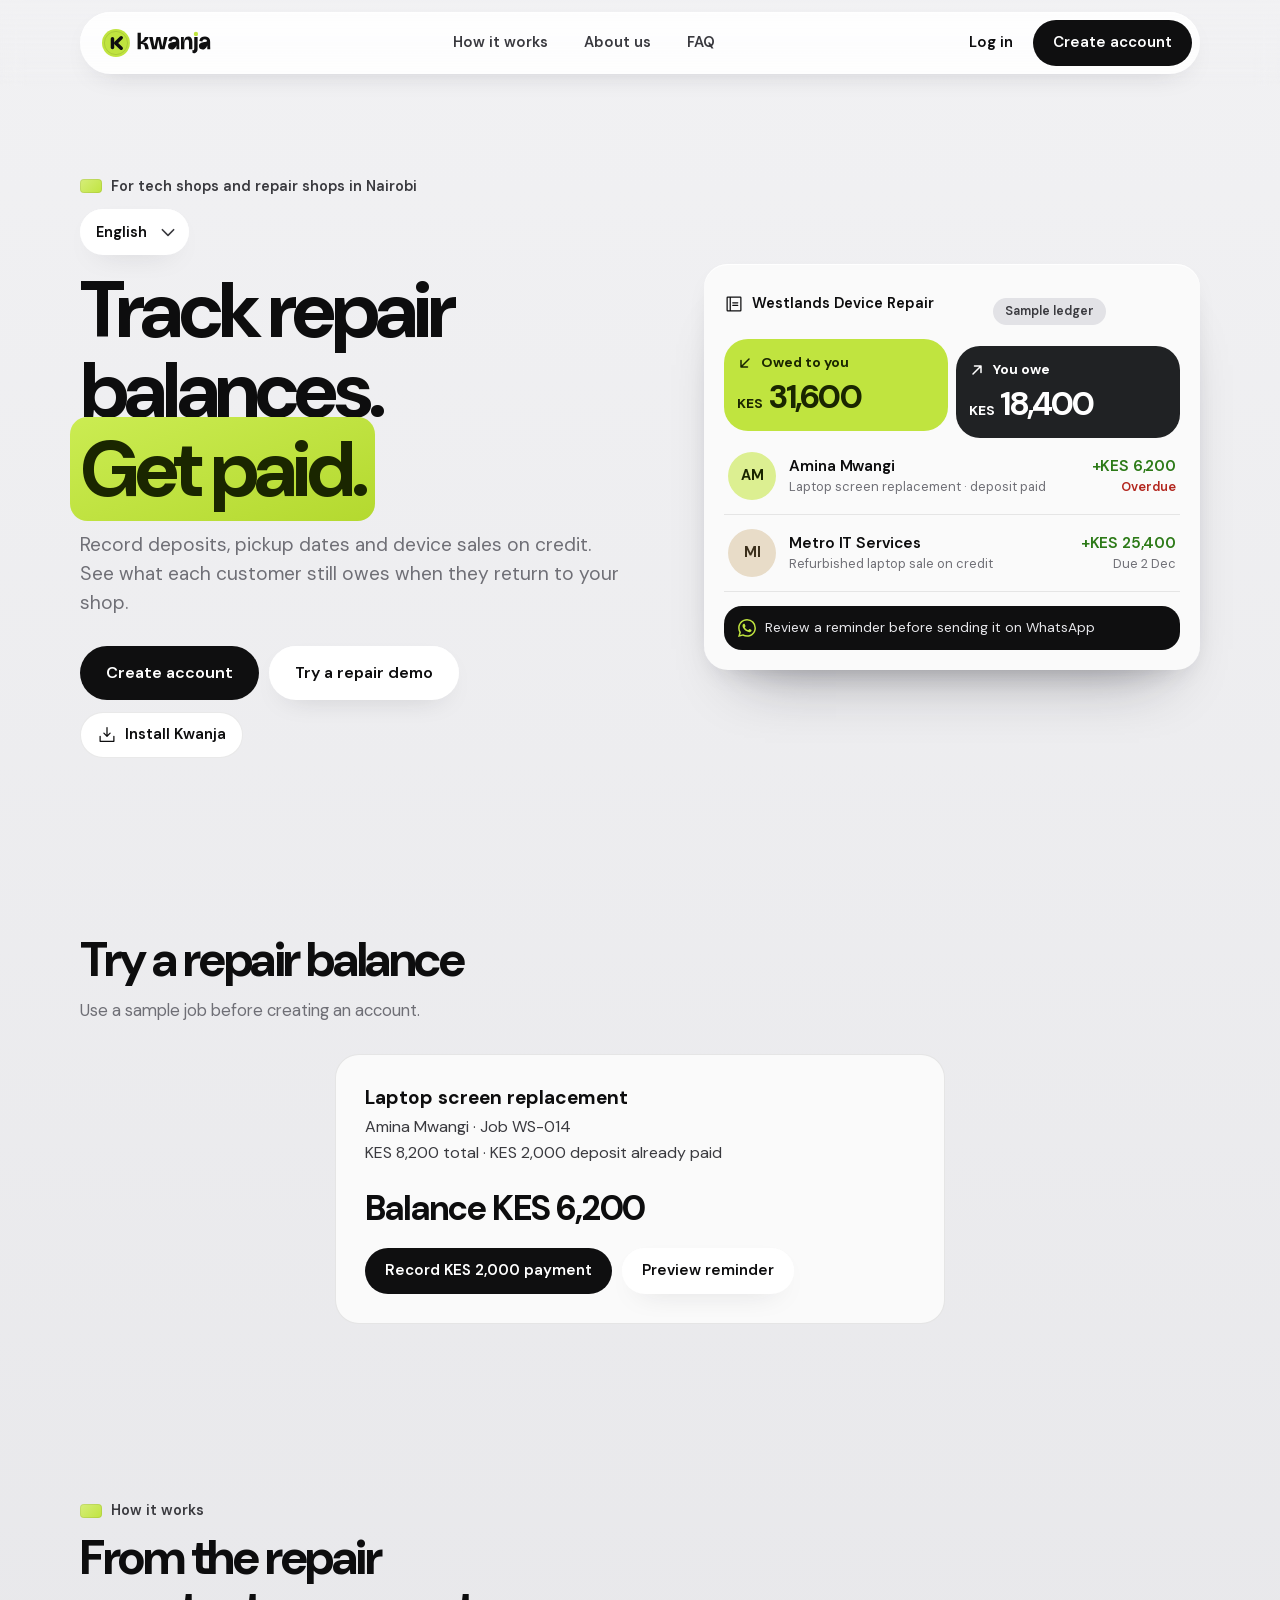
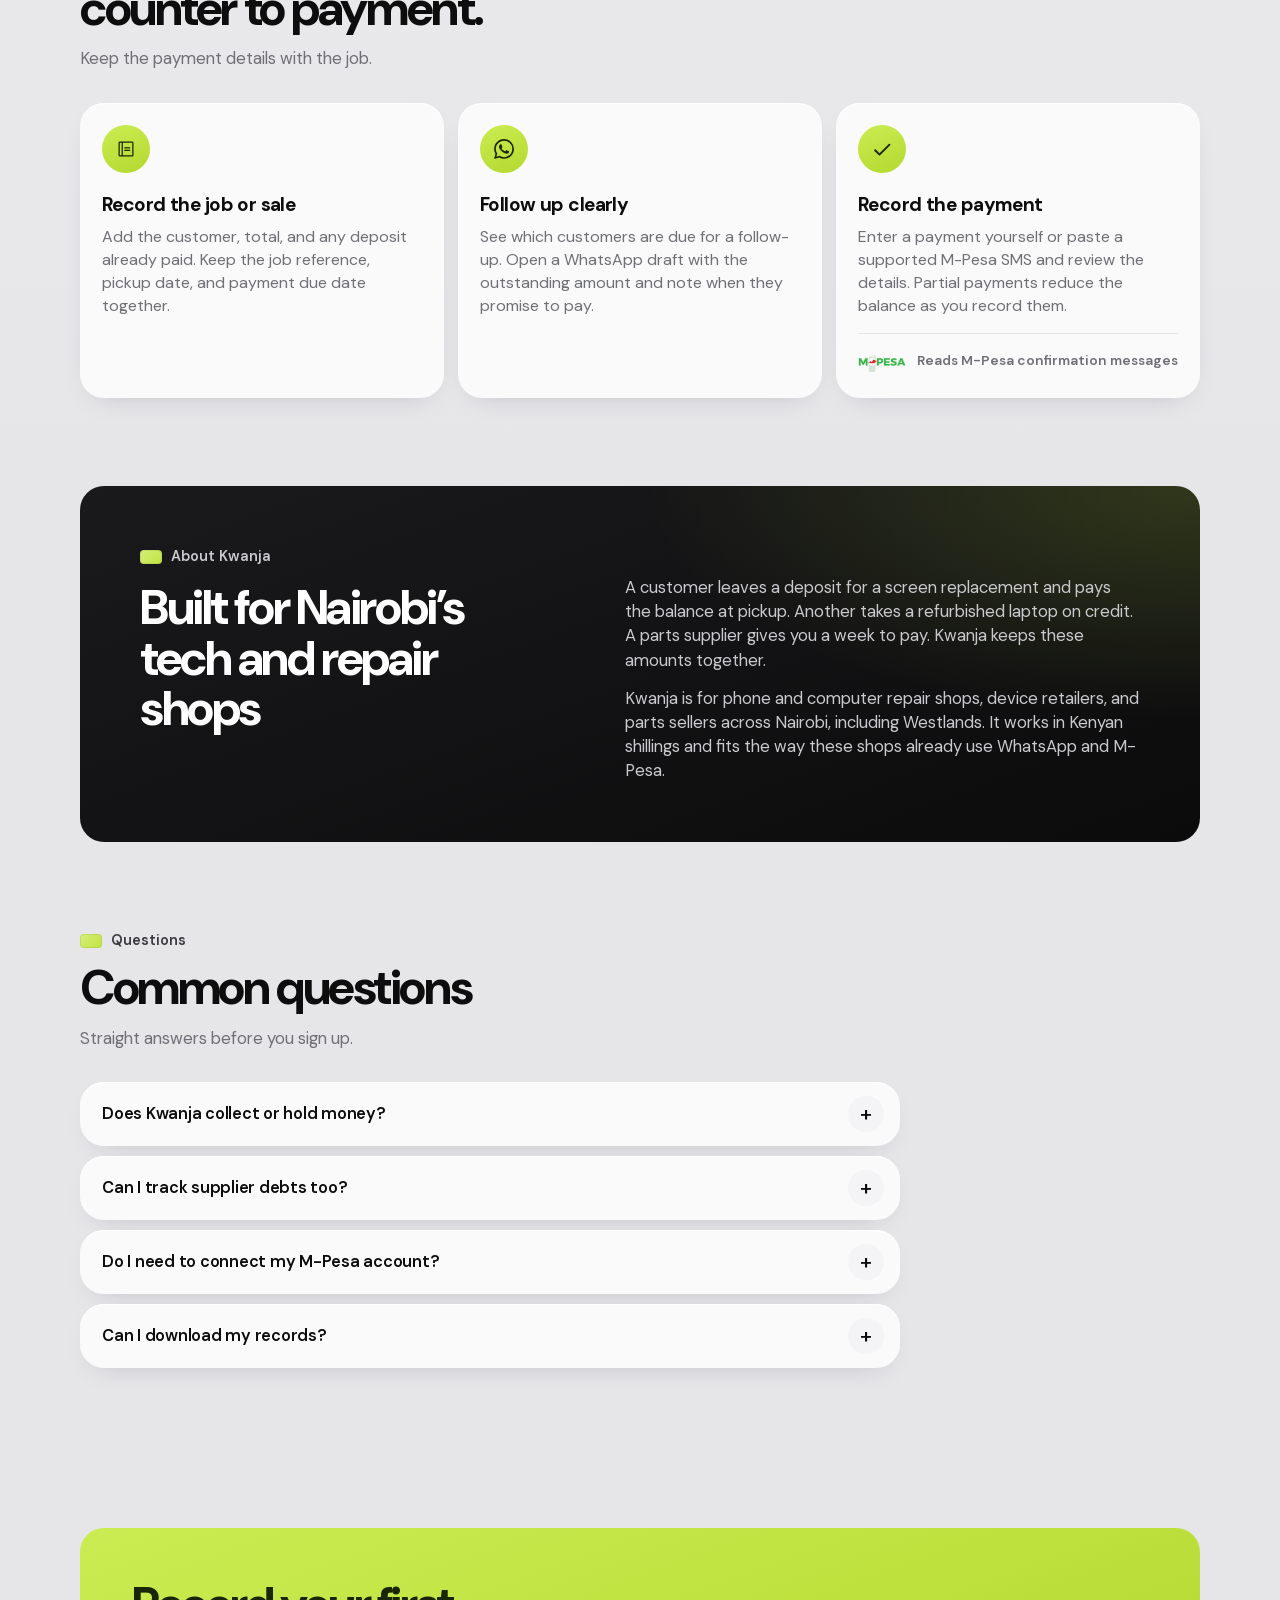
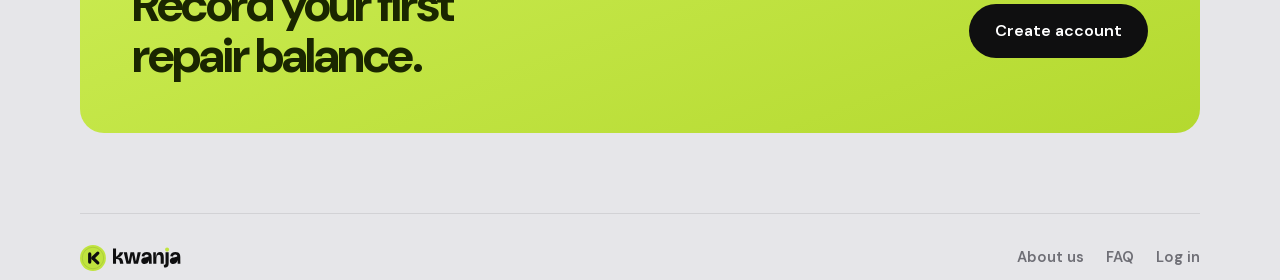
==== commit 18cee71b: "Publish frontend (2026-11-25)" ====
--- a/index.html
+++ b/index.html
@@ -13,10 +13,10 @@
   <meta name="apple-mobile-web-app-capable" content="yes">
   <meta name="mobile-web-app-capable" content="yes">
   <link rel="stylesheet" href="ledger.685edbcc7c7c71c4.css">
-  <link rel="stylesheet" href="public.cd275f0cbaf3b7e9.css">
-  <script src="config.e24d0cc4c4e9f287.js"></script>
-  <script src="language.c19a75074acd660f.js" defer></script>
-  <script src="ledger.ab2cf005dbe018a2.js" defer></script>
+  <link rel="stylesheet" href="public.dbb93d1f65de9698.css">
+  <script src="config.e29e0d7d06cd27e2.js"></script>
+  <script src="language.0bfa084505b5d0b6.js" defer></script>
+  <script src="ledger.c5f53055f0c23464.js" defer></script>
 </head>
 <body class="is-welcome">
   <svg xmlns="http://www.w3.org/2000/svg" class="icon-library" aria-hidden="true">
@@ -236,6 +236,7 @@
             <form class="auth-form" data-form="email">
               <label class="field"><span>Email address</span><input name="email" type="email" inputmode="email" autocomplete="email" placeholder="you@business.co.ke" required></label>
               <label class="field" id="auth-password-field" hidden><span>Password</span><input name="password" type="password" autocomplete="current-password" disabled></label>
+              <div id="clerk-captcha"></div>
               <p class="form-error" role="alert" hidden></p>
               <button class="pill primary large block" type="submit">Send code</button>
             </form>
@@ -246,10 +247,11 @@
           <div class="w-step" data-step="code" hidden>
             <h1 tabindex="-1" id="auth-code-heading">Check your email</h1>
             <p class="w-sub">Enter the six-digit code sent to <b id="otp-email"></b>. <span class="demo-only">For the demo, enter any six digits.</span></p>
+            <p class="w-sub otp-help" id="otp-help" hidden>Check spam or junk if the email hasn’t arrived. If you resend, use the latest code.</p>
             <form class="auth-form" data-form="code">
               <div class="otp-field">
                 <div class="otp-slots" id="otp-slots" aria-hidden="true"></div>
-                <input id="otp-input" class="otp-input" name="code" type="text" inputmode="none" autocomplete="one-time-code" maxlength="6" pattern="[0-9]{6}" required aria-label="Verification code, six digits">
+                <input id="otp-input" class="otp-input" name="code" type="text" inputmode="numeric" autocomplete="one-time-code" maxlength="6" pattern="[0-9]{6}" required aria-label="Verification code, six digits">
               </div>
               <div class="numpad otp-pad" role="group" aria-label="Number pad"><button type="button" data-action="otp-key" data-key="1">1</button><button type="button" data-action="otp-key" data-key="2">2</button><button type="button" data-action="otp-key" data-key="3">3</button><button type="button" data-action="otp-key" data-key="4">4</button><button type="button" data-action="otp-key" data-key="5">5</button><button type="button" data-action="otp-key" data-key="6">6</button><button type="button" data-action="otp-key" data-key="7">7</button><button type="button" data-action="otp-key" data-key="8">8</button><button type="button" data-action="otp-key" data-key="9">9</button><span></span><button type="button" data-action="otp-key" data-key="0">0</button><button type="button" data-action="otp-key" data-key="del" aria-label="Delete last digit"><svg class="icon" aria-hidden="true"><use href="#i-back"/></svg></button></div>
               <p class="form-error" role="alert" hidden></p>
--- a/public.dbb93d1f65de9698.css
+++ b/public.dbb93d1f65de9698.css
@@ -0,0 +1,256 @@
+/* Kwanja public website and sign-in pages. Same system as the app (ledger.css tokens):
+   neutral canvas, white rounded cards, black pills, one lime accent. Responsive, phone first. */
+body.is-welcome { background: var(--page); }
+body.is-welcome .shell { display: none; }
+.welcome { background: linear-gradient(180deg, #f1f1f3, #e6e6e9 60%); color: var(--ink); min-height: 100dvh; }
+.welcome[hidden] { display: none; }
+.public-width { width: min(1120px, calc(100% - 40px)); margin-inline: auto; }
+.w-step[hidden], [data-step][hidden] { display: none; }
+
+/* shared controls */
+.pill { display: inline-flex; align-items: center; justify-content: center; gap: 8px; min-height: 46px; padding: 0 20px; border: 0; border-radius: 99px; font-weight: 600; font-size: .94rem; text-align: center; transition: transform .18s var(--spring), background .2s; }
+.pill:active { transform: scale(.97); }
+.pill.primary { background: var(--black); color: #fff; }
+.pill.primary:hover { background: #26262a; }
+.pill.light { background: var(--white); color: var(--ink); box-shadow: var(--soft); }
+.pill.light:hover { background: #fff; }
+.pill.large { min-height: 54px; padding: 0 26px; font-size: 1rem; }
+.pill.block { width: 100%; }
+.link { padding: 10px 4px; border: 0; background: none; color: var(--ink); font-weight: 700; text-decoration: underline; text-underline-offset: 3px; text-decoration-thickness: 1.5px; }
+.link:hover { text-decoration-thickness: 2.5px; }
+.eyebrow { display: inline-flex; align-items: center; gap: 9px; color: var(--ink2); font-size: .9rem; font-weight: 600; }
+.eyebrow.on-dark { color: #c9c9ce; }
+.welcome .lime-dot { flex: none; }
+.chip { display: inline-flex; align-items: center; line-height: 1.2; padding: 6px 12px; border-radius: 99px; background: var(--chip); color: var(--ink2); font-size: .78rem; font-weight: 600; }
+
+/* header */
+.public-header { position: sticky; top: 0; z-index: 20; padding: 12px 0; background: linear-gradient(180deg, rgba(241, 241, 243, .94), rgba(241, 241, 243, 0)); -webkit-backdrop-filter: blur(10px); backdrop-filter: blur(10px); }
+.public-bar { display: flex; align-items: center; gap: 18px; width: min(1120px, calc(100% - 24px)); margin-inline: auto; padding: 8px 8px 8px 22px; border-radius: 99px; background: rgba(255, 255, 255, .86); box-shadow: var(--soft); }
+.public-bar .brand img { display: block; height: 28px; width: auto; }
+.public-nav { display: flex; gap: 4px; margin-inline: auto; }
+.public-nav a { display: inline-flex; align-items: center; min-height: 44px; padding: 0 16px; border-radius: 99px; color: var(--ink2); font-size: .92rem; font-weight: 600; transition: background .2s, color .2s; }
+.public-nav a:hover { background: var(--page2); color: var(--ink); }
+.public-account { display: flex; align-items: center; gap: 6px; }
+.public-login { display: inline-flex; align-items: center; min-height: 44px; padding: 0 14px; border-radius: 99px; font-size: .92rem; font-weight: 600; }
+.public-login:hover { background: var(--page2); }
+
+/* hero */
+.public-hero { display: grid; grid-template-columns: minmax(0, 1.05fr) minmax(0, .95fr); gap: clamp(32px, 6vw, 80px); align-items: center; padding-block: clamp(36px, 7vw, 96px) clamp(44px, 7vw, 90px); }
+.hero-copy h1 { margin-top: 16px; font-size: clamp(2.8rem, 6.2vw, 5rem); font-weight: 700; line-height: 1; letter-spacing: -.06em; text-wrap: balance; }
+.hero-copy h1:focus { outline: 0; }
+.hero-copy .language-choice { display: block; margin-top: 10px; }
+.hero-copy mark { padding: 0 .12em; margin-inline: -.12em; border-radius: .22em; background: linear-gradient(160deg, #cbec52, #b4d92f); color: var(--lime-ink); box-decoration-break: clone; -webkit-box-decoration-break: clone; }
+.lede { margin-top: 22px; max-width: 44ch; color: var(--muted); font-size: clamp(1.04rem, 1.7vw, 1.2rem); line-height: 1.5; }
+.hero-actions { display: flex; flex-wrap: wrap; gap: 10px; margin-top: 28px; }
+.public-demo { margin-top: 14px; }
+.public-install {
+  position: fixed; z-index: 20;
+  right: max(calc(14px + env(safe-area-inset-right)), calc(50% - 560px));
+  bottom: calc(14px + env(safe-area-inset-bottom));
+  padding: 0 16px; border: 1px solid rgba(13, 13, 14, .16);
+  background: var(--lime); color: var(--lime-ink); box-shadow: 0 4px 16px rgba(13, 13, 14, .16);
+}
+.public-install:hover { background: var(--lime-soft); }
+
+.sample { position: relative; margin: 0; padding: 20px; border-radius: var(--card-radius); background: var(--card); box-shadow: var(--soft), 0 40px 60px -40px rgba(20, 20, 30, .45); }
+.sample .coin { position: absolute; top: -26px; right: 22px; width: 66px; height: 66px; animation: bob 3.6s ease-in-out infinite; }
+.sample-top { display: flex; align-items: center; justify-content: space-between; gap: 10px; margin-bottom: 14px; padding-right: 74px; font-size: .92rem; font-weight: 600; }
+.sample-top > span:first-child { display: inline-flex; align-items: center; gap: 8px; line-height: 1.2; }
+.sample-wallets { display: grid; grid-template-columns: repeat(2, minmax(0, 1fr)); align-items: start; gap: 8px; }
+.sample-wallets .wallet-card { min-height: 92px; padding: 13px; border-radius: var(--card-radius); }
+.sample-wallets .wallet-out { margin-top: 7px; }
+.sample-wallets .wallet-label .icon { width: 16px; height: 16px; }
+.sample-wallets .wallet-value { font-size: clamp(1.35rem, 5.5vw, 2.05rem); }
+@media (max-width: 340px) {
+  .sample-wallets { grid-template-columns: 1fr; }
+  .sample-wallets .wallet-out { margin-top: 0; }
+}
+.sample-row { display: flex; align-items: center; gap: 13px; padding: 14px 4px; border-bottom: 1px solid var(--line); }
+.sample-row > div:nth-child(2) { flex: 1; min-width: 0; }
+.sample-row > div:last-child { text-align: right; }
+.sample-row b, .sample-row small { display: block; }
+.sample-row b { font-size: .96rem; font-weight: 600; letter-spacing: -.01em; }
+.sample-row small { margin-top: 1px; color: var(--muted); font-size: .8rem; }
+.sample-row .plus { color: var(--plus); font-variant-numeric: tabular-nums; }
+.sample-row .late { color: var(--minus); font-weight: 600; }
+.sample figcaption { display: flex; align-items: center; gap: 9px; margin-top: 14px; padding: 12px 14px; border-radius: 18px; background: var(--black); color: #e6e6ea; font-size: .86rem; }
+.sample figcaption .icon { width: 18px; height: 18px; color: var(--lime); }
+
+/* sections */
+.public-section { padding-block: clamp(36px, 6vw, 72px); scroll-margin-top: 90px; }
+.public-section h2, .public-cta h2 { font-size: clamp(1.9rem, 3.8vw, 3.2rem); font-weight: 700; line-height: 1.04; letter-spacing: -.05em; max-width: 20ch; text-wrap: balance; }
+.public-steps { display: grid; grid-template-columns: repeat(3, minmax(0, 1fr)); gap: 14px; margin-top: clamp(22px, 3.5vw, 36px); }
+.public-steps article { padding: 22px 22px 24px; border-radius: var(--card-radius); background: var(--card); box-shadow: var(--soft); }
+.step-badge { display: grid; place-items: center; width: 48px; height: 48px; margin-bottom: 18px; border-radius: 50%; background: linear-gradient(160deg, #cbec52, #b4d92f); color: var(--lime-ink); }
+.public-steps h3 { margin: 0 0 6px; font-size: 1.2rem; font-weight: 700; letter-spacing: -.03em; }
+.public-steps p { margin: 0; color: var(--muted); }
+
+#about { scroll-margin-top: 90px; }
+.public-dark { position: relative; overflow: hidden; border-radius: var(--card-radius); background: radial-gradient(90% 120% at 100% 0%, rgba(192, 228, 63, .18), transparent 55%), linear-gradient(160deg, #1a1a1c, #0b0b0c); color: #fff; }
+.about-panel { display: grid; grid-template-columns: minmax(0, .9fr) minmax(0, 1.1fr); gap: 8px clamp(24px, 5vw, 64px); padding: clamp(28px, 5vw, 60px); }
+.about-panel .eyebrow { grid-column: 1 / -1; }
+.about-panel h2 { max-width: 14ch; margin-top: 8px; font-size: clamp(1.9rem, 3.8vw, 3.2rem); font-weight: 700; line-height: 1.04; letter-spacing: -.05em; }
+.about-copy { align-self: end; color: #c9c9ce; font-size: 1.04rem; }
+.about-copy p { margin: 0; }
+.about-copy p + p { margin-top: 14px; }
+
+.public-faq { display: grid; gap: 10px; margin-top: clamp(20px, 3vw, 32px); max-width: 820px; }
+.public-faq details { border-radius: 24px; background: var(--card); box-shadow: var(--soft); }
+.public-faq summary { position: relative; display: flex; align-items: center; min-height: 64px; padding: 14px 64px 14px 22px; font-weight: 600; font-size: 1.02rem; letter-spacing: -.015em; cursor: pointer; list-style: none; }
+.public-faq summary::-webkit-details-marker { display: none; }
+.public-faq summary::after { content: "+"; position: absolute; right: 16px; top: 50%; width: 36px; height: 36px; display: grid; place-items: center; transform: translateY(-50%); border-radius: 50%; background: var(--page2); font-size: 1.3rem; font-weight: 500; line-height: 1; transition: transform .25s var(--spring), background .2s; }
+.public-faq details[open] summary::after { transform: translateY(-50%) rotate(45deg); background: var(--lime); }
+.public-faq summary:focus-visible { outline-offset: -3px; border-radius: 24px; }
+.public-faq details p { margin: 0; padding: 0 64px 20px 22px; color: var(--muted); max-width: 60ch; }
+
+.public-cta { display: flex; align-items: center; justify-content: space-between; gap: 24px; margin-block: clamp(36px, 6vw, 72px); padding: clamp(28px, 5vw, 52px); border-radius: var(--card-radius); background: linear-gradient(160deg, #cbec52, #b4d92f); color: var(--lime-ink); }
+.public-cta h2 { max-width: 16ch; }
+.public-cta .pill.primary { flex: none; }
+
+.public-footer { padding: 8px 0 36px; }
+.public-site:has(.public-install:not([hidden])) .public-footer { padding-bottom: calc(76px + env(safe-area-inset-bottom)); }
+.public-footer .public-width { display: flex; flex-wrap: wrap; align-items: center; gap: 6px 22px; padding-top: 22px; border-top: 1px solid var(--line); color: var(--muted); }
+.public-footer .brand { margin-right: auto; }
+.public-footer .brand img { display: block; height: 26px; width: auto; }
+.public-footer a:not(.brand) { display: inline-flex; align-items: center; min-height: 44px; font-size: .92rem; font-weight: 600; }
+.public-footer a:not(.brand):hover { color: var(--ink); text-decoration: underline; text-underline-offset: 4px; }
+
+/* sign-in pages */
+.auth-layout { min-height: 100dvh; display: grid; grid-template-columns: minmax(0, .9fr) minmax(0, 1fr); gap: 0; padding: 16px; }
+.auth-layout[hidden] { display: none; }
+.auth-side { position: relative; overflow: hidden; display: flex; flex-direction: column; align-items: flex-start; gap: 24px; padding: clamp(24px, 4vw, 52px); border-radius: 36px; background: radial-gradient(100% 70% at 0% 100%, rgba(255, 255, 255, .45), transparent 60%), linear-gradient(160deg, #cbec52, #b4d92f); color: var(--lime-ink); }
+.auth-side .brand img { display: block; height: 30px; width: auto; }
+.auth-art { position: relative; flex: 1; width: 100%; min-height: 250px; margin-block: 4px; }
+.auth-pitch strong { display: block; max-width: 11ch; font-size: clamp(2rem, 4.2vw, 3.4rem); font-weight: 700; line-height: 1.02; letter-spacing: -.055em; }
+.auth-pitch p { margin: 12px 0 0; max-width: 30ch; color: rgba(26, 38, 0, .78); }
+.w-card { position: absolute; left: 50%; width: min(78%, 330px); display: grid; gap: 4px; padding: 16px 18px; border-radius: 26px; box-shadow: 0 24px 40px -22px rgba(20, 20, 30, .55); transform-origin: 50% 100%; }
+.w-card b { font-size: .92rem; font-weight: 600; }
+.w-card span { font-size: 1.7rem; font-weight: 700; letter-spacing: -.05em; }
+.w-card i { justify-self: start; margin-top: 4px; padding: 3px 10px; border-radius: 99px; background: var(--minus); color: #fff; font-size: .7rem; font-weight: 700; font-style: normal; }
+.w-card.c3 span, .w-card.c2 span { display: none; }
+.w-card.c3 { top: 0; background: linear-gradient(160deg, #1a1a1c, #0b0b0c); color: #fff; transform: translateX(-50%) rotate(-7deg); }
+.w-card.c2 { top: 58px; background: var(--card); color: var(--ink); transform: translateX(-50%) rotate(4deg); }
+.w-card.c1 { top: 110px; min-height: 120px; background: #fff; color: var(--ink); transform: translateX(-50%) rotate(-2deg); }
+
+.auth-content { display: flex; flex-direction: column; justify-content: center; width: min(470px, calc(100% - 32px)); margin: auto; padding-block: 28px; }
+.auth-top { display: flex; align-items: center; flex-wrap: wrap; justify-content: space-between; gap: 8px; margin-bottom: 14px; }
+.auth-back { display: inline-flex; align-items: center; gap: 2px; min-height: 44px; margin-left: -6px; padding: 0 14px 0 8px; border-radius: 99px; color: var(--ink2); font-size: .9rem; font-weight: 600; }
+.auth-back:hover { background: var(--white); }
+.auth-back .icon { width: 18px; height: 18px; transform: rotate(180deg); }
+.auth-card { padding: clamp(22px, 4vw, 34px); border-radius: var(--card-radius); background: var(--card); box-shadow: var(--soft), 0 40px 60px -44px rgba(20, 20, 30, .4); }
+.auth-card .w-step { display: block; }
+.auth-card .w-step[hidden] { display: none; }
+.auth-card h1 { font-size: clamp(1.9rem, 4vw, 2.5rem); font-weight: 700; line-height: 1.05; letter-spacing: -.05em; }
+.auth-card h1:focus { outline: 0; }
+.w-sub { margin: 10px 0 24px; color: var(--muted); overflow-wrap: anywhere; }
+.w-sub b { color: var(--ink); }
+.auth-form { display: grid; gap: 14px; }
+.auth-form .field input { background: var(--page2); box-shadow: inset 0 0 0 1px var(--line); }
+.auth-form .field input:focus { background: #fff; box-shadow: 0 0 0 2px var(--ink); }
+.code-input { font-size: 1.6rem !important; font-weight: 700; letter-spacing: .4em; text-align: center; font-variant-numeric: tabular-nums; }
+.code-input::placeholder { color: rgba(13, 13, 14, .22); }
+.auth-providers { display: grid; gap: 10px; margin-bottom: 16px; }
+.auth-providers[hidden], .auth-provider[hidden] { display: none; }
+.auth-provider { display: inline-flex; align-items: center; justify-content: center; gap: 12px; min-height: 52px; padding: 0 18px; border: 0; border-radius: 99px; background: var(--white); box-shadow: var(--soft), inset 0 0 0 1px var(--line); font-weight: 600; transition: transform .18s var(--spring); }
+.auth-provider:hover { background: #fff; }
+.auth-provider:active { transform: scale(.98); }
+.auth-provider:disabled { opacity: .5; }
+.auth-or { display: flex; align-items: center; gap: 12px; margin: 6px 0 0; color: var(--muted); font-size: .84rem; }
+.auth-or::before, .auth-or::after { content: ""; flex: 1; height: 1px; background: var(--line); }
+.auth-switch { margin: 18px 0 0; color: var(--muted); text-align: center; }
+.auth-demo-note { margin: 14px 0 0; padding: 10px 14px; border-radius: 16px; background: var(--chip); color: var(--ink2); font-size: .84rem; text-align: center; }
+.auth-code-actions { display: flex; justify-content: space-between; gap: 10px; margin-top: 14px; }
+.auth-code-actions .link:disabled { color: var(--muted); text-decoration: none; opacity: 1; cursor: default; }
+.welcome[data-mode="clerk"] .demo-only, .welcome[data-mode="pending"] .demo-only, .welcome[data-mode="unavailable"] .demo-only { display: none; }
+
+@keyframes bob { 50% { transform: translateY(-7px) rotate(-5deg); } }
+
+@media (max-width: 860px) {
+  .public-nav { display: none; }
+  .public-bar { margin-left: auto; padding-left: 18px; }
+  .public-account { margin-left: auto; }
+  .public-hero { grid-template-columns: 1fr; padding-top: 28px; }
+  .sample { margin-top: 18px; }
+  .public-steps { grid-template-columns: 1fr; }
+  .about-panel { grid-template-columns: 1fr; }
+  .about-panel h2 { max-width: none; }
+  .public-cta { flex-direction: column; align-items: flex-start; }
+  .auth-layout { grid-template-columns: 1fr; grid-template-rows: auto 1fr; padding: 10px; }
+  .auth-side { flex-direction: row; align-items: center; justify-content: space-between; padding: 14px 20px; border-radius: 26px; }
+  .auth-art, .auth-pitch { display: none; }
+  .auth-content { width: 100%; margin: 0; justify-content: flex-start; padding-block: 10px 24px; }
+}
+@media (max-width: 480px) {
+  .public-width { width: calc(100% - 28px); }
+  .public-bar { padding: 6px 6px 6px 16px; gap: 6px; }
+  .public-login { padding: 0 10px; }
+  .public-account .pill { min-height: 40px; padding: 0 14px; font-size: .86rem; }
+  .hero-actions .pill { flex: 1 1 100%; }
+  .public-faq summary { padding-right: 58px; }
+  .public-faq details p { padding-right: 22px; }
+  .sample .coin { width: 56px; height: 56px; top: -22px; }
+}
+@media (prefers-reduced-motion: reduce) { .sample .coin { animation: none; } }
+
+.step-note { display: flex; align-items: center; gap: 10px; margin-top: 14px; padding-top: 14px; border-top: 1px solid var(--line); color: var(--ink2); font-size: .86rem; font-weight: 600; }
+.step-note .brand-mark { height: 26px; }
+
+/* section intros: eyebrow, title, one-line lede */
+.section-intro { display: grid; gap: var(--s-3); justify-items: start; margin-bottom: clamp(20px, 3vw, 32px); }
+.section-intro h2 { margin: 0; }
+.section-lede { margin: 0; color: var(--muted); font-size: 1.05rem; }
+.public-section { padding-block: clamp(44px, 7vw, 88px); }
+.public-steps { margin-top: 0; }
+.public-faq { margin-top: 0; }
+.public-steps article { display: flex; flex-direction: column; }
+.public-steps article > p:not(.step-note) { margin-bottom: var(--s-4); }
+.step-note { margin-top: auto; }
+
+.repair-demo { width: min(100%, 610px); margin: 24px auto 0; padding: clamp(16px, 4vw, 29px); background: var(--card); border: 1px solid var(--line); border-radius: var(--card-radius); }
+.repair-demo-job { display: grid; gap: 3px; }
+.repair-demo-job strong { font-size: 1.2rem; }
+.repair-demo-job span { color: var(--ink2); }
+.repair-demo-balance { margin-top: 20px; font-size: clamp(1.5rem, 4vw, 2.15rem); font-weight: 700; letter-spacing: -.03em; }
+.repair-demo .hero-actions { margin-top: 14px; justify-content: flex-start; }
+.repair-demo-reminder { margin-top: 16px; padding: 14px; background: var(--page2); border-radius: 12px; overflow-wrap: anywhere; }
+.repair-demo-reminder p { margin-top: 4px; }
+
+/* six-digit code entry */
+.otp-field { position: relative; }
+#clerk-captcha:empty { display: none; }
+.auth-card .otp-help { margin-top: 8px; font-size: .85rem; }
+.otp-slots { display: grid; grid-template-columns: repeat(6, minmax(0, 1fr)); gap: clamp(4px, 2vw, 10px); width: min(100%, 338px); margin-inline: auto; }
+.otp-slots span { min-width: 0; height: 60px; display: grid; place-items: center; border-radius: 14px; background: var(--white); box-shadow: var(--soft); font-size: 1.6rem; font-weight: 700; font-variant-numeric: tabular-nums; }
+.otp-slots span.current { box-shadow: 0 0 0 2px var(--ink); }
+.otp-input { position: absolute; inset: 0; width: 100%; height: 100%; padding: 0; border: 0; background: transparent; color: transparent; caret-color: transparent; opacity: 0; font-size: 16px; cursor: text; }
+.otp-pad { width: min(100%, 340px); margin-inline: auto; }
+@media (max-width: 360px) { .otp-slots span { height: 54px; } }
+
+/* sign-in panel: a straight, readable ledger instead of tilted cards */
+.auth-art { display: flex; align-items: center; }
+.mini-ledger { width: min(100%, 430px); padding: 8px 20px 4px; border-radius: 22px; background: var(--white); box-shadow: 0 1px 0 #fff inset, 0 24px 44px -26px rgba(26, 38, 0, .55); color: var(--ink); }
+.mini-head { display: flex; justify-content: space-between; align-items: center; gap: 12px; padding: 14px 0 12px; border-bottom: 1px solid var(--line); font-size: .88rem; font-weight: 700; }
+.mini-tag { padding: 3px 10px; border-radius: 99px; background: var(--chip); color: var(--muted); font-size: .72rem; font-weight: 600; }
+.mini-row { display: grid; grid-template-columns: 40px minmax(0, 1fr) auto; align-items: center; gap: 12px; padding: 14px 0; border-bottom: 1px solid var(--line); }
+.mini-row .contact-avatar { width: 40px; height: 40px; font-size: .78rem; }
+.mini-who, .mini-amt { display: grid; gap: 1px; min-width: 0; }
+.mini-amt { text-align: right; }
+.mini-who b, .mini-amt b { font-size: .95rem; font-weight: 600; }
+.mini-who small, .mini-amt small { color: var(--muted); font-size: .78rem; }
+.mini-amt b { font-variant-numeric: tabular-nums; }
+.mini-amt .plus { color: var(--plus); }
+.mini-amt .minus { color: var(--minus); }
+.mini-amt .late { color: var(--minus); font-weight: 600; }
+.mini-total { display: flex; justify-content: space-between; align-items: baseline; padding: 14px 0 16px; font-size: .86rem; color: var(--muted); }
+.mini-total b { color: var(--ink); font-size: 1.1rem; font-variant-numeric: tabular-nums; }
+.auth-art { margin-bottom: 22px; }
+.otp-field { margin-bottom: 16px; }
+
+/* no extra motion: nothing animates, bobs, slides or springs, and nothing floats over the page except the bottom bar and toasts */
+*, *::before, *::after { animation: none !important; transition: none !important; scroll-behavior: auto !important; }
+.button:active, .pill:active, .public-button:active, .duo-pill:active, .chase:active, .debt-card:active, .numpad button:active, .chips button:active, .auth-provider:active { transform: none; }
+.fab:hover, .fab:active, button.coin:hover, button.coin:active, a.wallet-card:active { transform: none; }
+.sample .coin { display: none; }
+.public-install { position: static; align-self: flex-start; margin-top: 12px; border: 1px solid var(--line); background: var(--white); color: var(--ink); box-shadow: none; }
+.public-install:hover { background: var(--page2); }
+.public-site:has(.public-install:not([hidden])) .public-footer { padding-bottom: 0; }
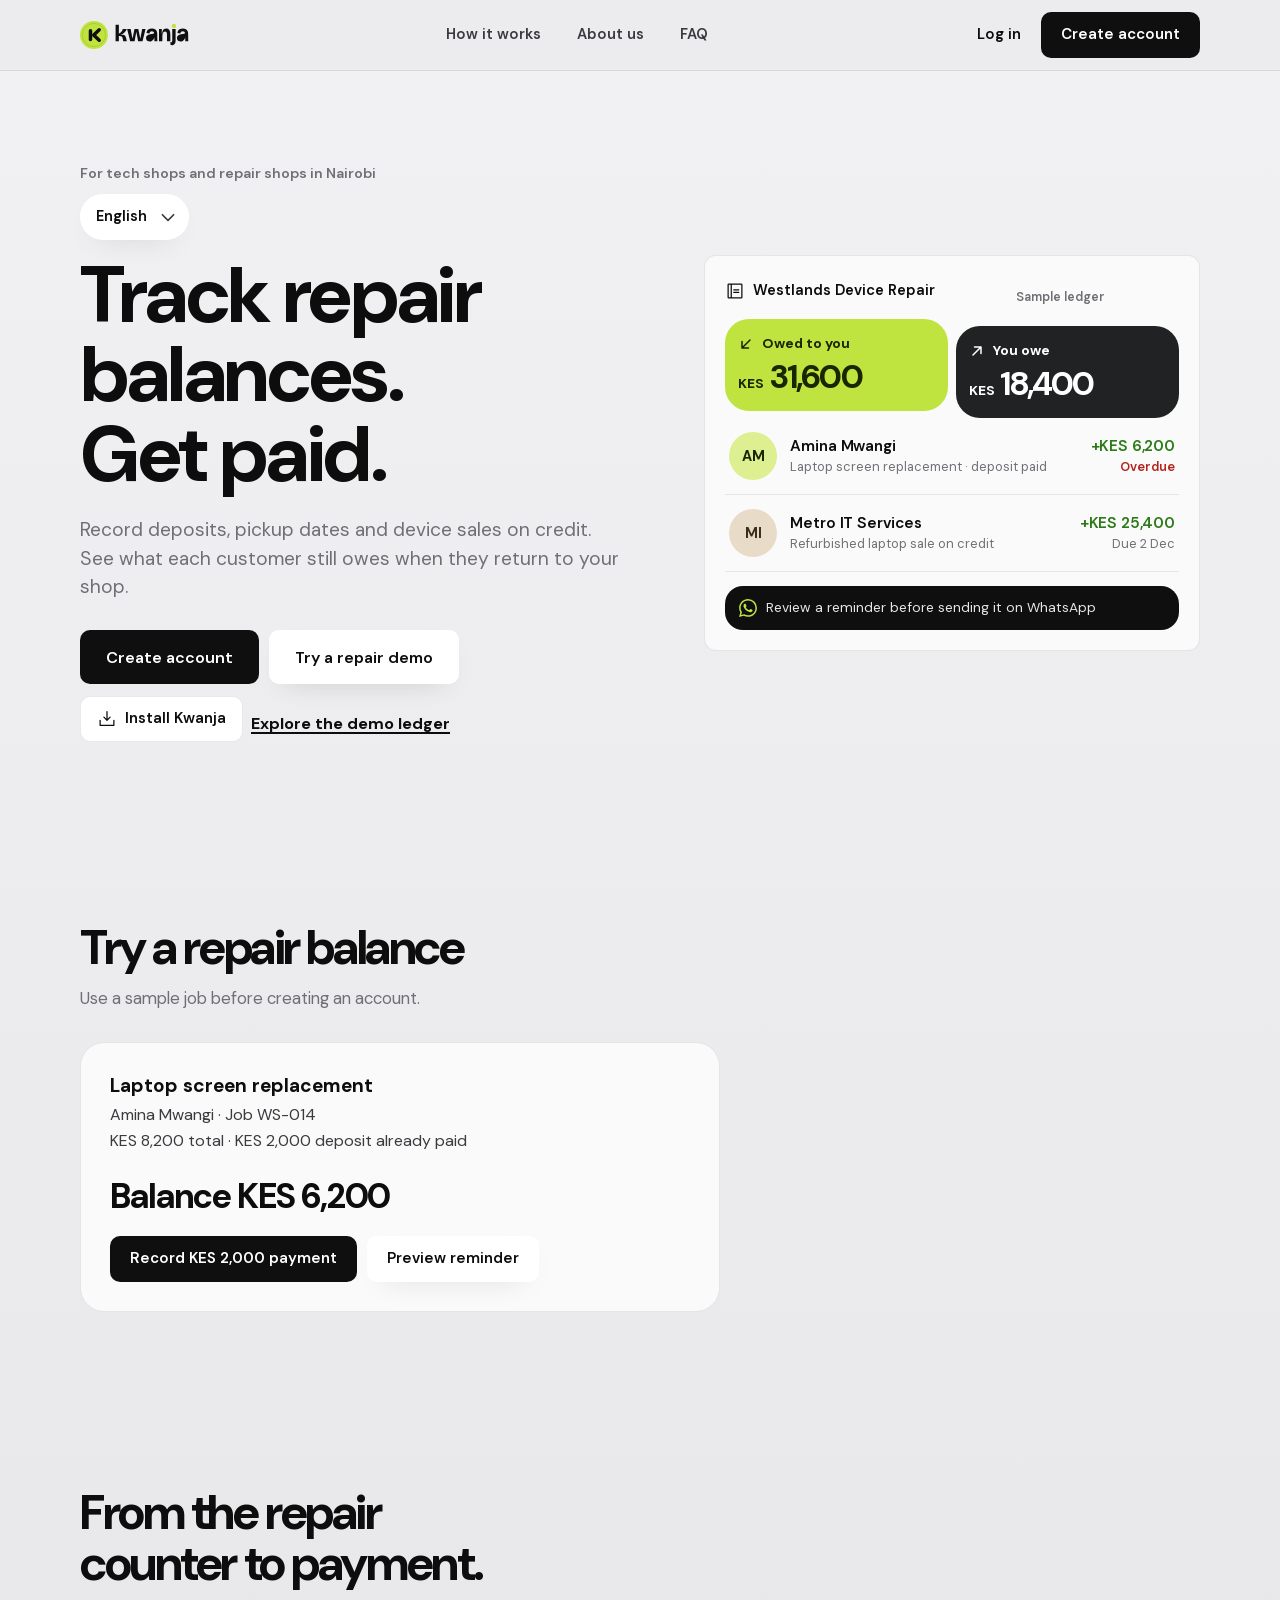
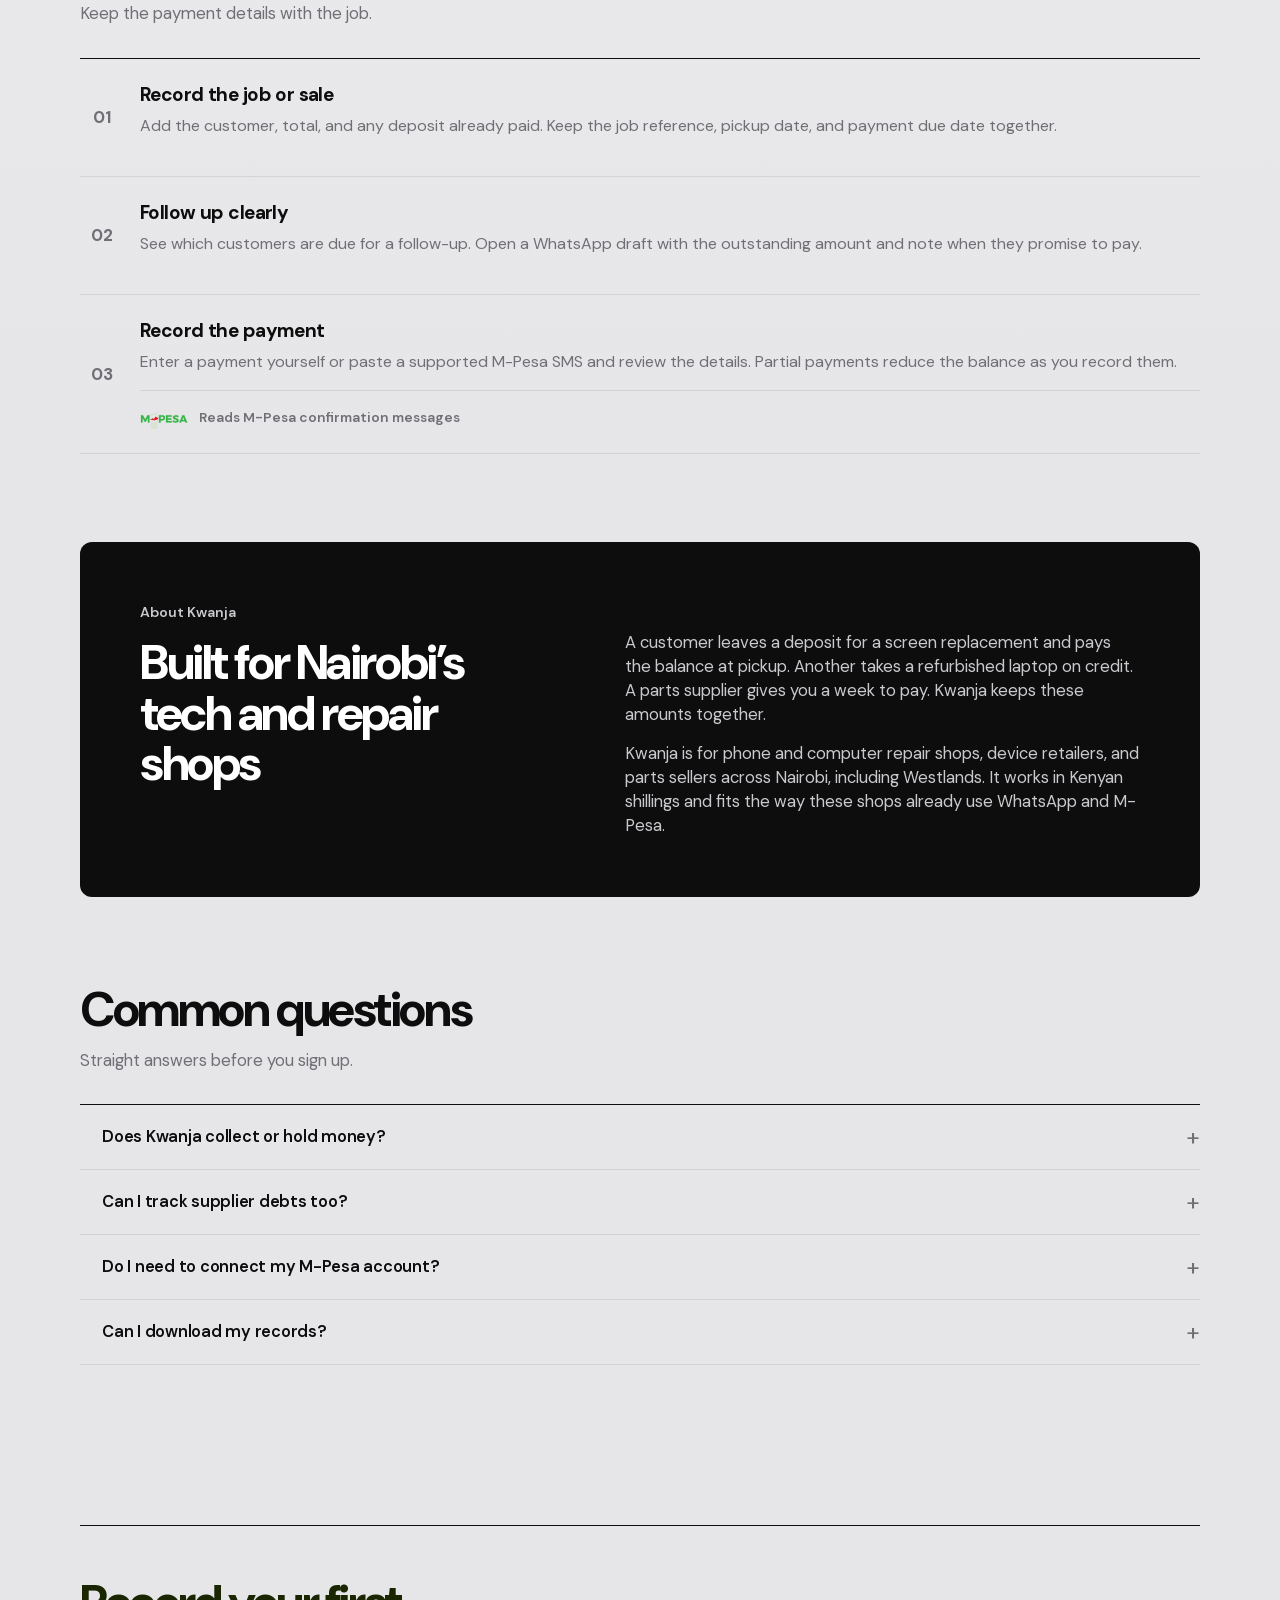
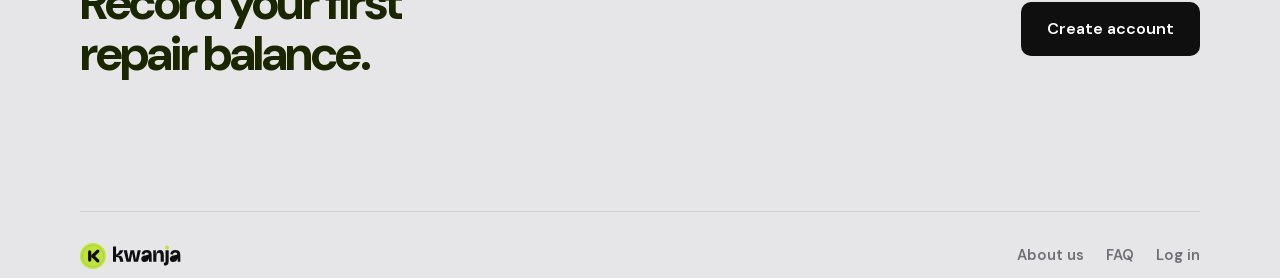
==== commit 803f0ade: "Publish frontend (2026-11-25)" ====
--- a/index.html
+++ b/index.html
@@ -12,11 +12,11 @@
   <link rel="apple-touch-icon" href="apple-touch-icon.png">
   <meta name="apple-mobile-web-app-capable" content="yes">
   <meta name="mobile-web-app-capable" content="yes">
-  <link rel="stylesheet" href="ledger.685edbcc7c7c71c4.css">
-  <link rel="stylesheet" href="public.dbb93d1f65de9698.css">
-  <script src="config.e29e0d7d06cd27e2.js"></script>
-  <script src="language.0bfa084505b5d0b6.js" defer></script>
-  <script src="ledger.c5f53055f0c23464.js" defer></script>
+  <link rel="stylesheet" href="ledger.98fd6926c1f5c1ff.css">
+  <link rel="stylesheet" href="public.027176c775ae80ee.css">
+  <script src="config.e24d0cc4c4e9f287.js"></script>
+  <script src="language.c19a75074acd660f.js" defer></script>
+  <script src="ledger.ab2cf005dbe018a2.js" defer></script>
 </head>
 <body class="is-welcome">
   <svg xmlns="http://www.w3.org/2000/svg" class="icon-library" aria-hidden="true">
@@ -236,7 +236,6 @@
             <form class="auth-form" data-form="email">
               <label class="field"><span>Email address</span><input name="email" type="email" inputmode="email" autocomplete="email" placeholder="you@business.co.ke" required></label>
               <label class="field" id="auth-password-field" hidden><span>Password</span><input name="password" type="password" autocomplete="current-password" disabled></label>
-              <div id="clerk-captcha"></div>
               <p class="form-error" role="alert" hidden></p>
               <button class="pill primary large block" type="submit">Send code</button>
             </form>
@@ -247,11 +246,10 @@
           <div class="w-step" data-step="code" hidden>
             <h1 tabindex="-1" id="auth-code-heading">Check your email</h1>
             <p class="w-sub">Enter the six-digit code sent to <b id="otp-email"></b>. <span class="demo-only">For the demo, enter any six digits.</span></p>
-            <p class="w-sub otp-help" id="otp-help" hidden>Check spam or junk if the email hasn’t arrived. If you resend, use the latest code.</p>
             <form class="auth-form" data-form="code">
               <div class="otp-field">
                 <div class="otp-slots" id="otp-slots" aria-hidden="true"></div>
-                <input id="otp-input" class="otp-input" name="code" type="text" inputmode="numeric" autocomplete="one-time-code" maxlength="6" pattern="[0-9]{6}" required aria-label="Verification code, six digits">
+                <input id="otp-input" class="otp-input" name="code" type="text" inputmode="none" autocomplete="one-time-code" maxlength="6" pattern="[0-9]{6}" required aria-label="Verification code, six digits">
               </div>
               <div class="numpad otp-pad" role="group" aria-label="Number pad"><button type="button" data-action="otp-key" data-key="1">1</button><button type="button" data-action="otp-key" data-key="2">2</button><button type="button" data-action="otp-key" data-key="3">3</button><button type="button" data-action="otp-key" data-key="4">4</button><button type="button" data-action="otp-key" data-key="5">5</button><button type="button" data-action="otp-key" data-key="6">6</button><button type="button" data-action="otp-key" data-key="7">7</button><button type="button" data-action="otp-key" data-key="8">8</button><button type="button" data-action="otp-key" data-key="9">9</button><span></span><button type="button" data-action="otp-key" data-key="0">0</button><button type="button" data-action="otp-key" data-key="del" aria-label="Delete last digit"><svg class="icon" aria-hidden="true"><use href="#i-back"/></svg></button></div>
               <p class="form-error" role="alert" hidden></p>
--- a/ledger.98fd6926c1f5c1ff.css
+++ b/ledger.98fd6926c1f5c1ff.css
@@ -0,0 +1,439 @@
+@font-face { font-family: "DM Sans"; font-style: normal; font-weight: 400 700; font-display: swap; src: url("fonts/dm-sans-latin.woff2") format("woff2"); }
+/* Kwanja ledger. Direction: soft neutral canvas, white rounded cards, one lime accent, black pills.
+   Money you are owed is lime or green with a plus sign; money you owe is black or red with a minus sign. Light theme only. */
+:root {
+  --card-radius: 24px;
+  --page: #ececee; --page2: #f4f4f6; --card: #fafafa; --white: #fff; --chip: #e2e2e6; --key: #ececf0;
+  --ink: #0d0d0e; --ink2: #3a3a3f; --muted: #6f6f76; --line: rgba(13, 13, 14, .09);
+  --lime: #c0e43f; --lime-soft: #dcef91; --lime-ink: #1a2600;
+  --plus: #2c7a17; --minus: #b3261e; --black: #0f0f10;
+  --sans: "DM Sans", system-ui, -apple-system, "Segoe UI", Roboto, sans-serif;
+  --ease: cubic-bezier(.2, .8, .2, 1); --spring: cubic-bezier(.3, 1.4, .5, 1);
+  --soft: 0 1px 0 #fff inset, 0 10px 30px -18px rgba(30, 30, 40, .28);
+  --lift: 0 1px 0 #fff inset, 0 28px 50px -28px rgba(20, 20, 30, .42);
+  --s-1: 4px; --s-2: 8px; --s-3: 12px; --s-4: 16px; --s-5: 24px; --s-6: 32px; --s-7: 48px;
+  --fs-caption: .8125rem; --fs-small: .875rem; --fs-body: 1rem; --fs-h2: 1.125rem; --fs-title: 2rem;
+  color-scheme: light;
+}
+* { box-sizing: border-box; }
+[hidden] { display: none !important; }
+html { background: var(--page); }
+body { margin: 0; min-width: 280px; background: var(--page); color: var(--ink); font: 1rem/1.45 var(--sans); -webkit-font-smoothing: antialiased; }
+button, input, select, textarea { font: inherit; color: inherit; }
+button, a, input, select, textarea { -webkit-tap-highlight-color: transparent; }
+button, a { touch-action: manipulation; }
+a { color: inherit; text-decoration: none; }
+button { cursor: pointer; }
+button:disabled { cursor: default; opacity: .5; }
+:focus-visible { outline: 2px solid var(--ink); outline-offset: 3px; }
+h1, h2, h3, p { margin: 0; }
+.icon-library { position: absolute; width: 0; height: 0; overflow: hidden; }
+.icon { width: 20px; height: 20px; flex: 0 0 auto; fill: currentColor; stroke: none; }
+.icon.wa { color: #25d366; }
+.icon.brand { width: 22px; height: 22px; }
+.brand-mark { display: inline-block; height: 20px; width: auto; vertical-align: middle; }
+.sr-only { position: absolute; width: 1px; height: 1px; padding: 0; overflow: hidden; clip-path: inset(50%); white-space: nowrap; }
+.skip-link { position: fixed; z-index: 60; top: 12px; left: 12px; padding: 12px; background: var(--ink); color: #fff; border-radius: 12px; transform: translateY(-160%); }
+.skip-link:focus { transform: none; }
+.wallet-value, .wallet-net strong, .row-amount, .dc-amount, .detail-amount, .pay-amount { font-variant-numeric: tabular-nums; }
+
+.shell { position: relative; max-width: 480px; min-height: 100dvh; margin: 0 auto; background: linear-gradient(180deg, #efeff1, #e7e7ea); }
+@media (min-width: 560px) { .shell { box-shadow: 0 0 0 1px var(--line); } }
+.main { padding: calc(14px + env(safe-area-inset-top)) 18px calc(124px + env(safe-area-inset-bottom)); min-width: 0; }
+
+/* top bar */
+.topbar { display: flex; align-items: center; gap: 10px; }
+.brand img { display: block; height: 28px; width: auto; }
+.spacer { flex: 1; }
+.round { width: 46px; height: 46px; display: grid; place-items: center; border: 0; border-radius: 50%; background: var(--card); box-shadow: var(--soft); color: var(--ink); }
+.button { display: inline-flex; justify-content: center; align-items: center; gap: 8px; min-height: 56px; padding: 0 22px; border: 0; border-radius: 99px; background: var(--white); color: var(--ink); font-weight: 600; font-size: .98rem; box-shadow: var(--soft); transition: transform .18s var(--spring); }
+.button:active { transform: scale(.97); }
+.button.primary { background: var(--black); color: #fff; box-shadow: none; }
+.icon-button { width: 44px; height: 44px; display: grid; place-items: center; border: 0; border-radius: 50%; background: var(--card); box-shadow: var(--soft); }
+
+/* wallets */
+.wallets { display: grid; gap: 9px; margin-top: var(--s-5); }
+.wallet-card {
+  position: relative; isolation: isolate; overflow: hidden; display: grid; gap: 5px;
+  min-width: 0; padding: 14px 17px; border-radius: var(--card-radius);
+}
+.wallet-in { background: var(--lime); color: var(--lime-ink); }
+.wallet-out { background: #202224; color: var(--white); }
+a.wallet-card {
+  padding-inline-end: 60px; min-height: 124px; border: 1px solid var(--line);
+  box-shadow: 0 10px 20px -14px rgba(13, 13, 14, .4);
+}
+a.wallet-in { margin-inline-end: 9px; }
+a.wallet-out { margin-inline-start: 9px; }
+a.wallet-card::before { display: none;
+  content: ""; position: absolute; z-index: -1; inset: -86px -36px auto auto;
+  width: 184px; height: 184px; border: 1px solid currentColor; border-radius: 50%;
+  opacity: .12; box-shadow: 0 0 0 14px transparent, 0 0 0 15px currentColor; pointer-events: none;
+}
+.wallet-label { display: flex; align-items: center; gap: 8px; font-size: .86rem; font-weight: 700; }
+.wallet-icon, .wallet-arrow { display: grid; place-items: center; background: rgba(0, 0, 0, .08); }
+.wallet-icon { width: 28px; height: 28px; border-radius: 9px; }
+.wallet-arrow { position: absolute; right: 14px; top: 50%; width: 36px; height: 36px; border-radius: 50%; transform: translateY(-50%); }
+.wallet-out :is(.wallet-icon, .wallet-arrow) { background: rgba(255, 255, 255, .14); }
+a.wallet-card:hover .wallet-arrow { outline: 1px solid currentColor; }
+.wallet-icon .icon, .wallet-arrow .icon { width: 17px; height: 17px; }
+.wallet-value { font-size: clamp(1.85rem, 8vw, 2.55rem); line-height: 1.04; letter-spacing: -.055em; overflow-wrap: anywhere; }
+.wallet-value small { font-size: .42em; letter-spacing: 0; }
+.wallet-footer { display: flex; flex-wrap: wrap; align-items: center; gap: 3px 10px; font-size: .8rem; font-weight: 500; }
+.wallet-out .wallet-footer { color: #d5d7d9; }
+.wallet-overdue { font-size: .74rem; padding: 3px 7px; border-radius: 99px; background: rgba(0, 0, 0, .09); }
+.wallet-net { display: flex; flex-wrap: wrap; align-items: baseline; justify-content: space-between; gap: 4px 10px; padding: 8px 4px 0; font-size: .85rem; color: var(--muted); }
+.wallet-net strong { color: var(--ink); font-size: .95rem; overflow-wrap: anywhere; }
+/* Keep older installed overview HTML readable until it refreshes. */
+#overview-view .balance { display: grid; gap: 8px; margin-top: var(--s-5); }
+.balance-label { display: flex; align-items: center; gap: 6px; font-size: .86rem; }
+.balance-label .icon { display: none; }
+.balance-figure { display: flex; align-items: baseline; gap: 6px; font-weight: 700; font-size: 1.55rem; }
+.balance-figure span:first-child { font-size: .84rem; }
+.balance .chip { justify-self: start; margin: 0; }
+.balance .duo { display: grid; gap: 8px; }
+.balance .duo-pill { display: grid; gap: 3px; padding: 14px 17px; border-radius: var(--card-radius); background: var(--lime); color: var(--lime-ink); }
+.balance .duo-pill:last-child { background: #202224; color: var(--white); }
+.balance .duo-label { display: flex; align-items: center; gap: 6px; font-size: .86rem; font-weight: 700; }
+.balance .duo-pill strong { font-size: 1.6rem; overflow-wrap: anywhere; }
+.lime-dot { width: 22px; height: 14px; border-radius: 4px; background: linear-gradient(135deg, #d6ee7a, var(--lime)); box-shadow: inset 0 0 0 1px rgba(0, 0, 0, .08); }
+.chip { display: inline-flex; gap: 6px; margin-top: 14px; padding: 8px 14px; border-radius: 99px; background: var(--chip); color: var(--muted); font-size: .86rem; }
+.chip b { color: var(--ink); font-weight: 700; }
+
+/* banner */
+.banner { display: flex; align-items: center; justify-content: space-between; gap: 14px; margin-top: 14px; padding: 18px 18px 18px 20px; border-radius: var(--card-radius); background: var(--black); color: #fff; animation: rise .7s .08s var(--ease) both; }
+.banner-copy strong { display: block; font-size: 1.04rem; font-weight: 600; letter-spacing: -.015em; }
+.banner-copy p { margin-top: 4px; color: #b9b9bf; font-size: .86rem; line-height: 1.4; }
+.coin { flex: none; width: 66px; height: 66px; display: grid; place-items: center; border: 0; border-radius: 50%; color: var(--lime-ink);
+  background: radial-gradient(circle at 32% 28%, #f2ffb8, var(--lime) 55%, #8fb21c); box-shadow: inset 0 0 0 5px rgba(255, 255, 255, .28), inset 0 -4px 8px rgba(0, 0, 0, .18), 0 12px 24px -10px rgba(192, 228, 63, .8); transition: transform .25s var(--spring); }
+.coin .icon { width: 26px; height: 26px; }
+button.coin:hover { transform: rotate(-8deg) scale(1.05); }
+button.coin:active { transform: scale(.92); }
+
+/* cards */
+.card { margin-top: 12px; padding: 18px 18px 8px; border-radius: var(--card-radius); background: var(--card); box-shadow: var(--soft); animation: rise .7s .14s var(--ease) both; }
+.card-head { display: flex; justify-content: space-between; align-items: center; margin-bottom: 14px; }
+h2 { font-size: 1.1rem; font-weight: 600; letter-spacing: -.02em; }
+.mini { display: inline-flex; align-items: center; gap: 4px; min-height: 36px; padding: 0 12px; border: 0; border-radius: 99px; background: var(--page2); color: var(--ink2); font-size: .86rem; font-weight: 600; }
+.mini .icon { width: 15px; height: 15px; }
+.more { display: inline-flex; align-items: center; min-height: 44px; margin: -8px 0; color: var(--muted); font-size: .86rem; }
+.empty { padding: 20px 4px; color: var(--muted); font-size: .92rem; }
+
+.chase-row { display: flex; gap: 14px; margin: 0 -18px; padding: 0 18px 16px; overflow-x: auto; scrollbar-width: none; }
+.chase-row::-webkit-scrollbar { display: none; }
+.chase { flex: none; width: 64px; display: grid; justify-items: center; gap: 8px; padding: 0; border: 0; background: none; transition: transform .2s var(--spring); }
+.chase:active { transform: scale(.92); }
+.chase-face { position: relative; }
+.chase-face .contact-avatar { width: 58px; height: 58px; font-size: 1.02rem; }
+.chase-badge { position: absolute; right: -3px; bottom: -3px; width: 24px; height: 24px; display: grid; place-items: center; border: 2px solid var(--card); border-radius: 50%; }
+.chase-badge .icon { width: 12px; height: 12px; }
+.chase-badge.receivable { background: var(--lime); color: var(--lime-ink); }
+.chase-badge.payable { background: var(--black); color: #fff; }
+.chase-name { max-width: 64px; overflow: hidden; text-overflow: ellipsis; white-space: nowrap; font-size: .8rem; color: var(--ink2); }
+
+/* rows */
+.list { padding-bottom: 6px; }
+.entry-row { width: 100%; display: grid; grid-template-columns: 48px minmax(0, 1fr) auto; align-items: center; gap: 13px; padding: 10px 0; border: 0; background: none; text-align: left; }
+.entry-row:active { opacity: .6; }
+.row-main { min-width: 0; }
+.row-main strong, .row-side strong { display: block; font-weight: 600; font-size: .98rem; letter-spacing: -.01em; }
+.row-main small, .row-side small { display: block; margin-top: 1px; color: var(--muted); font-size: .8rem; }
+.row-main strong, .row-main small { overflow: hidden; text-overflow: ellipsis; white-space: nowrap; }
+.row-side { text-align: right; }
+.row-amount { font-weight: 600 !important; letter-spacing: -.02em; }
+.entry-row[data-direction="receivable"] .row-amount { color: var(--plus); }
+.entry-row[data-direction="payable"] .row-amount { color: var(--minus); }
+.entry-row[data-settled="true"] .row-amount { color: var(--muted); }
+.row-status.overdue { color: var(--minus); font-weight: 600; }
+.row-status.paid { color: var(--plus); font-weight: 600; }
+.contact-avatar { width: 48px; height: 48px; display: grid; place-items: center; border-radius: 50%; font-weight: 700; font-size: .9rem; letter-spacing: .01em; }
+.avatar-0 { background: var(--lime-soft); color: var(--lime-ink); }
+.avatar-1 { background: #d9d9de; color: #1c1c1f; }
+.avatar-2 { background: var(--black); color: #fff; }
+.avatar-3 { background: #e8dcc8; color: #3b2f1c; }
+
+/* ledger: debts as cards */
+.view-title { margin: 26px 0 16px; font-size: 2rem; font-weight: 700; letter-spacing: -.045em; }
+.search { display: flex; align-items: center; gap: 10px; min-height: 52px; padding: 0 18px; border-radius: 99px; background: var(--card); box-shadow: var(--soft); color: var(--muted); }
+.search:focus-within { box-shadow: 0 0 0 2px var(--ink); }
+.search input { flex: 1; min-width: 0; border: 0; outline: 0; background: none; color: var(--ink); }
+.filters { display: flex; gap: 8px; margin: 14px -18px 16px; padding: 0 18px; overflow-x: auto; scrollbar-width: none; }
+.filters::-webkit-scrollbar { display: none; }
+.filters a { flex: none; display: inline-flex; align-items: center; min-height: 40px; padding: 0 16px; border-radius: 99px; background: var(--card); box-shadow: var(--soft); color: var(--muted); font-size: .86rem; font-weight: 600; }
+.filters a[aria-current] { background: var(--black); color: #fff; }
+.cards { display: grid; gap: 12px; }
+.debt-card { position: relative; isolation: isolate; overflow: hidden; display: grid; gap: 4px; min-height: 168px; padding: 18px 18px 16px; border: 0; border-radius: var(--card-radius); text-align: left; transition: transform .25s var(--spring); }
+.debt-card:active { transform: scale(.98); }
+.debt-card.receivable { background: linear-gradient(160deg, #cbec52, #b4d92f); color: var(--lime-ink); }
+.debt-card.payable { background: linear-gradient(160deg, #1a1a1c, #0b0b0c); color: #fff; }
+.debt-card.settled { background: var(--card); color: var(--ink); box-shadow: var(--soft); }
+.dc-top { display: flex; justify-content: space-between; align-items: center; gap: 10px; }
+.dc-name { font-size: 1.02rem; font-weight: 600; letter-spacing: -.01em; }
+.dc-chip { padding: 5px 11px; border-radius: 99px; background: rgba(0, 0, 0, .12); font-size: .74rem; font-weight: 700; white-space: nowrap; }
+.payable .dc-chip { background: rgba(255, 255, 255, .16); }
+.dc-chip.overdue { background: var(--minus); color: #fff; }
+.dc-chip.paid { background: var(--lime); color: var(--lime-ink); }
+.dc-amount { font-size: 2.05rem; font-weight: 700; letter-spacing: -.05em; line-height: 1.15; }
+.dc-foot { display: flex; justify-content: space-between; gap: 10px; margin-top: auto; font-size: .8rem; opacity: .75; }
+.dc-mark { position: absolute; z-index: -1; left: -8px; bottom: -34px; font-size: 7.4rem; font-weight: 700; letter-spacing: -.07em; line-height: 1; color: rgba(0, 0, 0, .06); pointer-events: none; }
+.payable .dc-mark { color: rgba(255, 255, 255, .06); }
+.contact-group { margin-bottom: 12px; padding: 16px 18px 8px; border-radius: var(--card-radius); background: var(--card); box-shadow: var(--soft); }
+.contact-group h2 { padding-bottom: 6px; }
+
+/* dock */
+.dock { position: fixed; z-index: 10; left: 50%; bottom: calc(14px + env(safe-area-inset-bottom)); width: min(calc(100% - 36px), 340px); transform: translateX(-50%);
+  display: grid; grid-template-columns: repeat(5, 1fr); align-items: center; justify-items: center; padding: 8px; border-radius: 99px; background: var(--black); box-shadow: 0 24px 40px -16px rgba(0, 0, 0, .55); }
+.dock a, .dock-search { width: 48px; height: 48px; display: grid; place-items: center; border: 0; border-radius: 50%; background: none; color: #aaaab1; transition: color .25s, background .25s; }
+.dock a[aria-current="page"] { color: #fff; background: rgba(255, 255, 255, .12); }
+.dock a:hover, .dock-search:hover { color: #fff; }
+.fab { width: 48px; height: 48px; display: grid; place-items: center; border: 0; border-radius: 50%; background: var(--lime); color: var(--lime-ink); transition: transform .25s var(--spring); }
+.fab .icon { width: 22px; height: 22px; }
+.fab:hover { transform: rotate(90deg) scale(1.06); }
+.fab:active { transform: scale(.92); }
+
+.hide-amounts :is(.wallets .wallet-value, .wallet-net strong, .wallet-overdue b, .balance-figure span:last-child, .duo-pill strong, .row-amount, .dc-amount, .banner-copy p, .chip b, .detail-amount, .detail-summary p, .pay-amount b) { filter: blur(12px); user-select: none; }
+
+/* sheets */
+dialog { width: min(100%, 480px); max-width: none; max-height: 94dvh; margin: auto auto 0; padding: 10px 18px calc(22px + env(safe-area-inset-bottom)); border: 0; border-radius: 34px 34px 0 0; background: var(--page2); color: var(--ink); box-shadow: 0 -30px 60px -20px rgba(0, 0, 0, .4); overflow: auto; scroll-padding-block: 64px 14px; }
+dialog[open] { animation: sheet .4s var(--ease); }
+dialog::backdrop { background: rgba(14, 14, 16, .5); backdrop-filter: blur(5px); -webkit-backdrop-filter: blur(5px); }
+dialog::before { content: ""; display: block; width: 38px; height: 4px; margin: 0 auto 12px; border-radius: 99px; background: rgba(13, 13, 14, .18); }
+.dialog-heading { position: sticky; z-index: 1; top: -10px; display: flex; justify-content: space-between; align-items: center; gap: 12px; margin: 0 -18px 8px; padding: 8px 18px; background: var(--page2); }
+.dialog-heading h2 { font-size: 1.35rem; font-weight: 700; letter-spacing: -.03em; }
+#dialog-title:focus { outline: 0; }
+.form { display: grid; gap: 14px; }
+.field { display: grid; gap: 6px; min-width: 0; }
+.field > span { padding-left: 4px; font-size: .8rem; font-weight: 600; color: var(--ink2); }
+.field small, .help { color: var(--muted); font-size: .8rem; }
+.field input, .field select, .field textarea { width: 100%; min-height: 54px; padding: 0 18px; border: 0; border-radius: 20px; background: var(--white); box-shadow: var(--soft); outline: 0; transition: box-shadow .2s; }
+.field textarea { padding: 14px 18px; resize: vertical; }
+.field input.big { min-height: 72px; font-size: 1.9rem; font-weight: 700; letter-spacing: -.04em; }
+.field input:focus, .field select:focus, .field textarea:focus { box-shadow: 0 0 0 2px var(--ink); }
+.field-grid { display: grid; grid-template-columns: repeat(2, minmax(0, 1fr)); gap: 10px; }
+.field select {
+  appearance: none; min-width: 0; padding-inline-end: 36px; cursor: pointer;
+  background: var(--white) url("data:image/svg+xml,%3Csvg xmlns='http://www.w3.org/2000/svg' width='16' height='16' viewBox='0 0 16 16' fill='none' stroke='%233a3a3f' stroke-width='1.6' stroke-linecap='round' stroke-linejoin='round'%3E%3Cpath d='m4 6 4 4 4-4'/%3E%3C/svg%3E") right 14px center / 16px no-repeat;
+}
+.field select:has(option[value=""]:checked), .date-value[data-empty="true"] { color: var(--muted); }
+@supports (appearance: base-select) and selector(::picker(select)) {
+  .field select, .field select::picker(select) { appearance: base-select; }
+  .field select { align-items: center; background: var(--white); padding-inline-end: 14px; }
+  .field select::picker-icon { color: var(--ink2); }
+  .field select::picker(select) { margin-top: 6px; padding: 6px; border: 1px solid var(--line); border-radius: 18px; background: var(--white); color: var(--ink); box-shadow: var(--lift); }
+  .field select option { min-height: 44px; padding: 8px 10px; border-radius: 12px; gap: 6px; }
+  .field select option:checked { background: var(--lime-soft); color: var(--lime-ink); }
+  .field select option:is(:hover, :focus-visible):not(:checked) { background: var(--page2); }
+}
+.date-picker summary {
+  display: flex; align-items: center; justify-content: space-between; gap: 8px;
+  min-height: 54px; padding: 0 18px; border-radius: 20px; list-style: none; cursor: pointer;
+  background: var(--white); box-shadow: var(--soft);
+}
+.date-picker summary::-webkit-details-marker { display: none; }
+.date-picker[open] summary { box-shadow: 0 0 0 1px var(--ink); }
+.date-picker summary .icon { color: var(--ink2); }
+.date-panel { margin-top: 8px; padding: 12px; border: 1px solid var(--line); border-radius: 20px; background: var(--white); box-shadow: var(--soft); }
+.date-heading, .date-actions { display: flex; justify-content: space-between; align-items: center; gap: 6px; }
+.date-heading button, .date-actions button, .date-days button { border: 0; border-radius: 12px; background: transparent; }
+.date-heading button { display: grid; place-items: center; width: 44px; height: 44px; background: var(--page2); }
+.date-heading [data-month="-1"] .icon { transform: rotate(180deg); }
+.date-days { display: grid; grid-template-columns: repeat(7, minmax(0, 1fr)); gap: 2px; margin: 8px 0; text-align: center; }
+.date-days abbr { padding: 4px 0; color: var(--ink2); font-size: .75rem; text-decoration: none; }
+.date-days button { min-height: 40px; padding: 0; font-variant-numeric: tabular-nums; }
+.date-days button[aria-current="date"] { box-shadow: inset 0 0 0 1px var(--ink2); font-weight: 700; }
+.date-days button[aria-pressed="true"] { background: var(--lime); color: var(--lime-ink); font-weight: 700; }
+.date-actions { padding-top: 4px; border-top: 1px solid var(--line); }
+.date-actions button { min-height: 44px; padding: 0 10px; font-size: .875rem; font-weight: 600; }
+@media (hover: hover) {
+  .date-panel button:hover:not(:disabled, [aria-pressed="true"]) { background: var(--chip); }
+}
+.segment { display: grid; grid-template-columns: 1fr 1fr; padding: 4px; border-radius: 99px; background: var(--chip); }
+.segment label { display: block; }
+.segment input { position: absolute; opacity: 0; pointer-events: none; }
+.segment span { display: grid; place-items: center; min-height: 46px; border-radius: 99px; color: var(--muted); font-weight: 600; font-size: .94rem; transition: background .2s, color .2s; }
+.segment input:checked + span { background: var(--white); color: var(--ink); box-shadow: var(--soft); }
+.segment input:focus-visible + span { outline: 2px solid var(--ink); }
+.form-actions, .detail-actions { display: grid; gap: 10px; margin-top: 4px; }
+.pair { display: grid; grid-template-columns: 1fr 1fr; gap: 10px; }
+.pair .button { min-height: 50px; font-size: .9rem; padding: 0 12px; }
+.form-error { padding: 12px 16px; border-radius: 18px; background: rgba(179, 38, 30, .1); color: var(--minus); font-size: .88rem; }
+.form-error.success { background: rgba(44, 122, 23, .12); color: var(--plus); }
+
+.detail-summary { padding: 18px; border-radius: var(--card-radius); background: var(--white); box-shadow: var(--soft); }
+.detail-summary.receivable { background: linear-gradient(160deg, #cbec52, #b4d92f); color: var(--lime-ink); }
+.detail-summary.payable { background: linear-gradient(160deg, #1a1a1c, #0b0b0c); color: #fff; }
+.detail-summary p { font-size: .84rem; opacity: .75; }
+.detail-amount { display: block; margin: 8px 0; font-size: 2.6rem; font-weight: 700; letter-spacing: -.055em; line-height: 1; }
+.detail-meta { margin: 14px 4px; color: var(--muted); font-size: .88rem; }
+.detail-history { margin-top: 22px; padding: 16px 18px 8px; border-radius: var(--card-radius); background: var(--white); box-shadow: var(--soft); }
+.detail-history h3 { margin-bottom: 4px; font-size: 1rem; font-weight: 600; }
+.detail-history ul { margin: 0; padding: 0; list-style: none; }
+.detail-history li { display: flex; justify-content: space-between; gap: 12px; padding: 12px 0; border-top: 1px solid var(--line); font-size: .92rem; }
+.detail-history li span { color: var(--muted); }
+.detail-history .help { padding: 4px 0 10px; }
+
+/* record payment: amount, chips, numpad */
+.pay-to { display: flex; align-items: center; gap: 12px; padding: 12px 16px; border-radius: 24px; background: var(--white); box-shadow: var(--soft); }
+.pay-to strong { display: block; font-weight: 600; }
+.pay-to small { color: var(--muted); font-size: .82rem; }
+.pay-amount { display: flex; justify-content: center; align-items: baseline; gap: 10px; padding: 14px 0 6px; font-weight: 700; letter-spacing: -.06em; }
+.pay-amount span { color: var(--muted); font-size: 1.3rem; letter-spacing: -.02em; font-weight: 600; }
+.pay-amount b { font-size: 3.6rem; line-height: 1; font-weight: 700; }
+.pay-amount b::after { content: ""; display: inline-block; width: 3px; height: .8em; margin-left: 4px; vertical-align: -.05em; background: var(--lime); animation: blink 1s steps(2) infinite; }
+.pay-amount.empty-amount b { color: rgba(13, 13, 14, .25); }
+.pay-amount.over b { color: var(--minus); }
+.chips { display: flex; gap: 8px; justify-content: center; }
+.chips button { min-height: 40px; padding: 0 18px; border: 0; border-radius: 99px; background: var(--white); box-shadow: var(--soft); font-weight: 600; font-size: .88rem; }
+.chips button:active { background: var(--lime); }
+.numpad { display: grid; grid-template-columns: repeat(3, 1fr); gap: 8px; padding: 10px; border-radius: 28px; background: var(--white); box-shadow: var(--soft); }
+.numpad button { min-height: 54px; display: grid; place-items: center; border: 0; border-radius: 99px; background: var(--key); font-size: 1.25rem; font-weight: 500; transition: background .12s, transform .12s var(--spring); }
+.numpad button:active { background: var(--lime); transform: scale(.94); }
+.ref summary { padding: 6px 4px; color: var(--muted); font-size: .86rem; font-weight: 600; cursor: pointer; }
+.ref .field { margin-top: 6px; }
+
+.connection-status { margin: 16px 0; padding: 12px 16px; border-radius: 20px; background: var(--card); box-shadow: var(--soft); font-size: .9rem; }
+.offline-status { border: 1px solid var(--line); background: var(--lime-soft); color: var(--lime-ink); }
+#public-offline { margin: 12px auto 0; }
+.workspace-tools { display: grid; gap: 8px; margin-top: 12px; }
+.settings-link { min-height: 44px; background: var(--white); box-shadow: var(--soft); }
+.settings-link[aria-current="page"] { background: var(--black); color: var(--white); }
+.settings-card { display: grid; justify-items: start; gap: 8px; padding-bottom: 16px; }
+.language-choice {
+  width: auto; min-height: 44px; max-width: 100%; padding: 0 12px; border: 1px solid var(--line);
+  border-radius: 12px; background: var(--white); color: var(--ink); font-size: .9rem; font-weight: 600; cursor: pointer;
+}
+.walkthrough { display: grid; gap: 16px; }
+.walkthrough-card { display: grid; grid-template-columns: auto minmax(0, 1fr); align-items: start; gap: 12px; padding: 16px; border: 1px solid var(--line); border-radius: var(--card-radius); background: var(--white); }
+.walkthrough-icon { display: grid; place-items: center; width: 40px; height: 40px; border-radius: 14px; background: var(--lime); color: var(--lime-ink); }
+.walkthrough-count { margin-bottom: 4px; color: var(--muted); font-size: .8rem; font-weight: 600; }
+.walkthrough-card p:last-child { color: var(--ink2); }
+.walkthrough-actions { display: flex; align-items: center; justify-content: space-between; flex-wrap: wrap; gap: 4px 12px; }
+.walkthrough-actions button { min-height: 44px; }
+.walkthrough-actions div { display: flex; flex-wrap: wrap; gap: 8px; }
+.install-guide { display: grid; gap: 12px; padding: 0; margin: 0; list-style: none; }
+.install-guide li { display: grid; gap: 4px; padding: 14px 16px; border-radius: 18px; background: var(--white); }
+.install-guide p { color: var(--ink2); font-size: .9rem; }
+.toast { position: fixed; z-index: 70; left: 50%; bottom: calc(96px + env(safe-area-inset-bottom)); max-width: calc(100% - 40px); padding: 12px 20px; border-radius: 99px; background: var(--black); color: #fff; font-size: .88rem; font-weight: 600; transform: translate(-50%, 20px); opacity: 0; pointer-events: none; transition: opacity .25s, transform .3s var(--spring); }
+.toast:not(:empty) { opacity: 1; transform: translate(-50%, 0); }
+
+@keyframes rise { from { opacity: 0; transform: translateY(16px) scale(.99); } }
+@keyframes sheet { from { transform: translateY(40px); opacity: 0; } }
+@keyframes blink { 50% { opacity: 0; } }
+@media (max-width: 360px) { .field-grid { grid-template-columns: 1fr; } }
+@media (prefers-reduced-motion: reduce) { *, *::before, *::after { animation: none !important; transition: none !important; } }
+
+/* empty state */
+.empty-state { display: grid; justify-items: center; gap: 10px; padding: 38px 20px; border-radius: 28px; background: var(--card); box-shadow: var(--soft); text-align: center; }
+.empty-state .coin { width: 72px; height: 72px; margin-bottom: 6px; }
+.empty-state strong { font-size: 1.2rem; font-weight: 700; letter-spacing: -.03em; }
+.empty-state p { max-width: 28ch; margin-bottom: 8px; color: var(--muted); font-size: .92rem; }
+
+.link { padding: 8px 4px; border: 0; background: none; color: var(--ink); font-weight: 700; text-decoration: underline; text-underline-offset: 3px; }
+.link.subtle { color: var(--muted); font-weight: 600; font-size: .9rem; }
+.account { margin-top: 12px; display: grid; gap: 8px; }
+.account .button { min-height: 50px; }
+
+/* contacts */
+.cg-head { display: grid; grid-template-columns: 48px minmax(0, 1fr) auto; align-items: center; gap: 13px; padding-bottom: 8px; border-bottom: 1px solid var(--line); }
+.cg-head h2 { font-size: 1.05rem; }
+.cg-head small { display: block; color: var(--muted); font-size: .8rem; }
+.cg-net { font-size: 1rem; font-weight: 700; letter-spacing: -.02em; font-variant-numeric: tabular-nums; }
+.cg-net.receivable { color: var(--plus); }
+.cg-net.payable { color: var(--minus); }
+.cg-net.settled { color: var(--muted); }
+.entry-row.compact { grid-template-columns: minmax(0, 1fr) auto; padding: 12px 0 12px 61px; }
+.contact-group .entry-row + .entry-row { border-top: 1px solid var(--line); }
+.hide-amounts .cg-net { filter: blur(12px); user-select: none; }
+
+/* hierarchy: cards are for important objects; collections are flat sections on the canvas */
+.section { margin-top: var(--s-6); }
+.section-head { display: flex; justify-content: space-between; align-items: center; min-height: 44px; margin-bottom: var(--s-2); }
+.section-head h2 { font-size: var(--fs-h2); }
+.section .more { display: inline-flex; align-items: center; gap: 2px; min-height: 44px; margin: 0 -8px 0 0; padding: 0 8px; color: var(--ink2); font-size: var(--fs-small); font-weight: 600; }
+.section .more .icon { width: 16px; height: 16px; }
+.section .chase-row { padding-bottom: var(--s-2); }
+.section .chase-badge { border-color: #ececee; }
+.section .list { padding: 0; border-top: 1px solid var(--line); }
+.section .list .entry-row { padding: 14px 0; border-bottom: 1px solid var(--line); }
+.section .empty { padding: var(--s-4) 0; }
+.banner { margin-top: var(--s-5); box-shadow: var(--lift); }
+.view-title { margin-bottom: var(--s-1); }
+.view-sub { margin-bottom: var(--s-4); color: var(--muted); font-size: var(--fs-small); }
+.search { margin-top: var(--s-1); }
+.hero-amount-note { color: var(--muted); }
+
+.workshop-follow-list { display: grid; gap: 14px; }
+.follow-group h3 { color: var(--ink2); font-size: .9rem; margin-bottom: 6px; }
+.follow-group h3 span { margin-left: 4px; color: var(--muted); }
+.follow-item { display: grid; grid-template-columns: minmax(0, 1fr) auto; gap: 8px; align-items: center; padding: 8px 0; border-top: 1px solid var(--line); }
+.follow-record { display: grid; grid-template-columns: minmax(0, 1fr) auto; gap: 2px 8px; align-items: start; width: 100%; padding: 6px 0; border: 0; background: transparent; text-align: left; }
+.follow-record > strong, .follow-record small { grid-column: 1; overflow-wrap: anywhere; }
+.follow-record small { color: var(--ink2); }
+.follow-record .row-amount { grid-column: 2; grid-row: 1 / span 2; color: var(--plus); font-weight: 700; }
+.follow-item .round { color: var(--plus); }
+.workshop-meta { display: flex; flex-wrap: wrap; gap: 8px 16px; margin: 0 0 14px; }
+.workshop-meta dt { font-size: .86rem; color: var(--ink2); }
+.workshop-meta dd { margin: 0; font-weight: 700; }
+.workshop-check { display: flex; align-items: center; gap: 8px; min-height: 44px; }
+.workshop-check input { width: 18px; height: 18px; accent-color: var(--plus); }
+.detail-tools { display: flex; flex-wrap: wrap; gap: 0 14px; }
+.workshop-details { display: inline-block; min-height: 44px; margin-top: 8px; }
+.ledger-tools { display: flex; flex-wrap: wrap; gap: 8px; margin-bottom: 10px; }
+.ledger-tools .mini { min-height: 44px; }
+.export-options { display: grid; gap: 8px; min-width: 0; margin: 0; padding: 0; border: 0; }
+.export-option {
+  display: flex; align-items: center; gap: 12px; min-height: 64px; padding: 12px 14px;
+  border: 1px solid var(--line); border-radius: 18px; background: var(--white); cursor: pointer;
+}
+.export-option:has(input:checked) { border-color: var(--ink); background: var(--lime-soft); }
+.export-option:has(input:disabled) { color: var(--muted); cursor: default; }
+.export-option input { flex: 0 0 auto; width: 18px; height: 18px; margin: 0; accent-color: var(--ink); }
+.export-option span { display: grid; gap: 2px; }
+.export-option small { color: var(--ink2); }
+.search-results { margin: 0; padding: 2px 14px; border-radius: var(--card-radius); background: var(--card); box-shadow: var(--soft); }
+.search-results .entry-row + .entry-row { border-top: 1px solid var(--line); }
+.search-results .row-main small { white-space: normal; overflow-wrap: anywhere; }
+.search-results .row-amount { white-space: nowrap; }
+@media (max-width: 390px) {
+  .search-results .entry-row { grid-template-columns: minmax(0, 1fr) auto; gap: 8px; }
+  .search-results .contact-avatar { display: none; }
+}
+.import-rows { display: grid; gap: 8px; list-style: none; margin: 0; padding: 0; }
+.import-rows li { display: grid; gap: 3px; padding: 0 0 8px; border-bottom: 1px solid var(--line); overflow-wrap: anywhere; }
+.import-rows li span { color: var(--ink2); font-size: .9rem; }
+
+/* themed dropdowns */
+.dd { position: relative; }
+.dd-native { position: absolute; width: 1px; height: 1px; overflow: hidden; opacity: 0; pointer-events: none; clip-path: inset(50%); }
+.dd-button { width: 100%; min-height: 54px; display: flex; align-items: center; justify-content: space-between; gap: 12px; padding: 0 16px 0 18px; border: 0; border-radius: 20px; background: var(--white); box-shadow: var(--soft); color: var(--ink); font: inherit; text-align: left; cursor: pointer; transition: box-shadow .2s; }
+.dd-button:focus-visible, .dd.open .dd-button { outline: 0; box-shadow: 0 0 0 2px var(--ink); }
+.dd-button:disabled { opacity: .5; cursor: default; }
+.dd[data-empty="true"] .dd-value { color: var(--muted); }
+.dd-chevron { width: 18px; height: 18px; flex: none; color: var(--ink2); transform: rotate(90deg); transition: transform .2s var(--ease); }
+.dd.open .dd-chevron { transform: rotate(-90deg); }
+.dd-list { position: absolute; z-index: 60; left: 0; right: 0; top: calc(100% + 6px); max-height: 264px; overflow-y: auto; margin: 0; padding: 6px; list-style: none; background: var(--white); border: 1px solid var(--line); border-radius: 18px; box-shadow: 0 24px 44px -20px rgba(20, 20, 30, .4); animation: ddIn .14s var(--ease); }
+.dd-list[hidden] { display: none; }
+.dd.up .dd-list { top: auto; bottom: calc(100% + 6px); }
+.dd-option { display: flex; align-items: center; justify-content: space-between; gap: 10px; min-height: 44px; padding: 8px 12px; border-radius: 12px; cursor: pointer; }
+.dd-option .icon { width: 18px; height: 18px; flex: none; opacity: 0; }
+.dd-option[aria-selected="true"] { background: var(--lime-soft); color: var(--lime-ink); font-weight: 600; }
+.dd-option[aria-selected="true"] .icon { opacity: 1; }
+.dd-option.active:not([aria-selected="true"]) { background: var(--page2); }
+.dd-option[aria-disabled="true"] { opacity: .45; cursor: default; }
+.dd-suggest .dd-option .icon { display: none; }
+.dd-suggest .dd-option { justify-content: flex-start; }
+.dd-suggest input[role="combobox"]::-webkit-calendar-picker-indicator { display: none !important; }
+/* compact: the language switch */
+.dd-compact { display: inline-block; }
+.dd-compact .dd-button { width: auto; min-height: 46px; padding: 0 12px 0 16px; border-radius: 99px; font-weight: 600; font-size: .92rem; }
+.dd-compact .dd-list { left: auto; right: 0; min-width: 170px; }
+.settings-card .dd-compact { display: block; }
+.settings-card .dd-compact .dd-button { width: 100%; border-radius: 20px; min-height: 54px; }
+@keyframes ddIn { from { opacity: 0; transform: translateY(-4px); } }
+@media (prefers-reduced-motion: reduce) { .dd-list { animation: none; } }
+.dd-compact .dd-button { display: inline-flex; }
+.hero-copy .dd-compact { display: block; margin-top: 10px; }
+.dd-compact { width: fit-content; }
+.dd-compact .dd-list { left: 0; right: auto; min-width: max(100%, 170px); }
+.settings-card .dd-compact { width: 100%; }
+.settings-card .dd-compact .dd-list { right: 0; }
--- a/public.027176c775ae80ee.css
+++ b/public.027176c775ae80ee.css
@@ -0,0 +1,309 @@
+/* Kwanja public website and sign-in pages. Same system as the app (ledger.css tokens):
+   neutral canvas, white rounded cards, black pills, one lime accent. Responsive, phone first. */
+body.is-welcome { background: var(--page); }
+body.is-welcome .shell { display: none; }
+.welcome { background: linear-gradient(180deg, #f1f1f3, #e6e6e9 60%); color: var(--ink); min-height: 100dvh; }
+.welcome[hidden] { display: none; }
+.public-width { width: min(1120px, calc(100% - 40px)); margin-inline: auto; }
+.w-step[hidden], [data-step][hidden] { display: none; }
+
+/* shared controls */
+.pill { display: inline-flex; align-items: center; justify-content: center; gap: 8px; min-height: 46px; padding: 0 20px; border: 0; border-radius: 99px; font-weight: 600; font-size: .94rem; text-align: center; transition: transform .18s var(--spring), background .2s; }
+.pill:active { transform: scale(.97); }
+.pill.primary { background: var(--black); color: #fff; }
+.pill.primary:hover { background: #26262a; }
+.pill.light { background: var(--white); color: var(--ink); box-shadow: var(--soft); }
+.pill.light:hover { background: #fff; }
+.pill.large { min-height: 54px; padding: 0 26px; font-size: 1rem; }
+.pill.block { width: 100%; }
+.link { padding: 10px 4px; border: 0; background: none; color: var(--ink); font-weight: 700; text-decoration: underline; text-underline-offset: 3px; text-decoration-thickness: 1.5px; }
+.link:hover { text-decoration-thickness: 2.5px; }
+.eyebrow { display: inline-flex; align-items: center; gap: 9px; color: var(--ink2); font-size: .9rem; font-weight: 600; }
+.eyebrow.on-dark { color: #c9c9ce; }
+.welcome .lime-dot { flex: none; }
+.chip { display: inline-flex; align-items: center; line-height: 1.2; padding: 6px 12px; border-radius: 99px; background: var(--chip); color: var(--ink2); font-size: .78rem; font-weight: 600; }
+
+/* header */
+.public-header { position: sticky; top: 0; z-index: 20; padding: 12px 0; background: linear-gradient(180deg, rgba(241, 241, 243, .94), rgba(241, 241, 243, 0)); -webkit-backdrop-filter: blur(10px); backdrop-filter: blur(10px); }
+.public-bar { display: flex; align-items: center; gap: 18px; width: min(1120px, calc(100% - 24px)); margin-inline: auto; padding: 8px 8px 8px 22px; border-radius: 99px; background: rgba(255, 255, 255, .86); box-shadow: var(--soft); }
+.public-bar .brand img { display: block; height: 28px; width: auto; }
+.public-nav { display: flex; gap: 4px; margin-inline: auto; }
+.public-nav a { display: inline-flex; align-items: center; min-height: 44px; padding: 0 16px; border-radius: 99px; color: var(--ink2); font-size: .92rem; font-weight: 600; transition: background .2s, color .2s; }
+.public-nav a:hover { background: var(--page2); color: var(--ink); }
+.public-account { display: flex; align-items: center; gap: 6px; }
+.public-login { display: inline-flex; align-items: center; min-height: 44px; padding: 0 14px; border-radius: 99px; font-size: .92rem; font-weight: 600; }
+.public-login:hover { background: var(--page2); }
+
+/* hero */
+.public-hero { display: grid; grid-template-columns: minmax(0, 1.05fr) minmax(0, .95fr); gap: clamp(32px, 6vw, 80px); align-items: center; padding-block: clamp(36px, 7vw, 96px) clamp(44px, 7vw, 90px); }
+.hero-copy h1 { margin-top: 16px; font-size: clamp(2.8rem, 6.2vw, 5rem); font-weight: 700; line-height: 1; letter-spacing: -.06em; text-wrap: balance; }
+.hero-copy h1:focus { outline: 0; }
+.hero-copy .language-choice { display: block; margin-top: 10px; }
+.hero-copy mark { padding: 0 .12em; margin-inline: -.12em; border-radius: .22em; background: linear-gradient(160deg, #cbec52, #b4d92f); color: var(--lime-ink); box-decoration-break: clone; -webkit-box-decoration-break: clone; }
+.lede { margin-top: 22px; max-width: 44ch; color: var(--muted); font-size: clamp(1.04rem, 1.7vw, 1.2rem); line-height: 1.5; }
+.hero-actions { display: flex; flex-wrap: wrap; gap: 10px; margin-top: 28px; }
+.public-demo { margin-top: 14px; }
+.public-install {
+  position: fixed; z-index: 20;
+  right: max(calc(14px + env(safe-area-inset-right)), calc(50% - 560px));
+  bottom: calc(14px + env(safe-area-inset-bottom));
+  padding: 0 16px; border: 1px solid rgba(13, 13, 14, .16);
+  background: var(--lime); color: var(--lime-ink); box-shadow: 0 4px 16px rgba(13, 13, 14, .16);
+}
+.public-install:hover { background: var(--lime-soft); }
+
+.sample { position: relative; margin: 0; padding: 20px; border-radius: var(--card-radius); background: var(--card); box-shadow: var(--soft), 0 40px 60px -40px rgba(20, 20, 30, .45); }
+.sample .coin { position: absolute; top: -26px; right: 22px; width: 66px; height: 66px; animation: bob 3.6s ease-in-out infinite; }
+.sample-top { display: flex; align-items: center; justify-content: space-between; gap: 10px; margin-bottom: 14px; padding-right: 74px; font-size: .92rem; font-weight: 600; }
+.sample-top > span:first-child { display: inline-flex; align-items: center; gap: 8px; line-height: 1.2; }
+.sample-wallets { display: grid; grid-template-columns: repeat(2, minmax(0, 1fr)); align-items: start; gap: 8px; }
+.sample-wallets .wallet-card { min-height: 92px; padding: 13px; border-radius: var(--card-radius); }
+.sample-wallets .wallet-out { margin-top: 7px; }
+.sample-wallets .wallet-label .icon { width: 16px; height: 16px; }
+.sample-wallets .wallet-value { font-size: clamp(1.35rem, 5.5vw, 2.05rem); }
+@media (max-width: 340px) {
+  .sample-wallets { grid-template-columns: 1fr; }
+  .sample-wallets .wallet-out { margin-top: 0; }
+}
+.sample-row { display: flex; align-items: center; gap: 13px; padding: 14px 4px; border-bottom: 1px solid var(--line); }
+.sample-row > div:nth-child(2) { flex: 1; min-width: 0; }
+.sample-row > div:last-child { text-align: right; }
+.sample-row b, .sample-row small { display: block; }
+.sample-row b { font-size: .96rem; font-weight: 600; letter-spacing: -.01em; }
+.sample-row small { margin-top: 1px; color: var(--muted); font-size: .8rem; }
+.sample-row .plus { color: var(--plus); font-variant-numeric: tabular-nums; }
+.sample-row .late { color: var(--minus); font-weight: 600; }
+.sample figcaption { display: flex; align-items: center; gap: 9px; margin-top: 14px; padding: 12px 14px; border-radius: 18px; background: var(--black); color: #e6e6ea; font-size: .86rem; }
+.sample figcaption .icon { width: 18px; height: 18px; color: var(--lime); }
+
+/* sections */
+.public-section { padding-block: clamp(36px, 6vw, 72px); scroll-margin-top: 90px; }
+.public-section h2, .public-cta h2 { font-size: clamp(1.9rem, 3.8vw, 3.2rem); font-weight: 700; line-height: 1.04; letter-spacing: -.05em; max-width: 20ch; text-wrap: balance; }
+.public-steps { display: grid; grid-template-columns: repeat(3, minmax(0, 1fr)); gap: 14px; margin-top: clamp(22px, 3.5vw, 36px); }
+.public-steps article { padding: 22px 22px 24px; border-radius: var(--card-radius); background: var(--card); box-shadow: var(--soft); }
+.step-badge { display: grid; place-items: center; width: 48px; height: 48px; margin-bottom: 18px; border-radius: 50%; background: linear-gradient(160deg, #cbec52, #b4d92f); color: var(--lime-ink); }
+.public-steps h3 { margin: 0 0 6px; font-size: 1.2rem; font-weight: 700; letter-spacing: -.03em; }
+.public-steps p { margin: 0; color: var(--muted); }
+
+#about { scroll-margin-top: 90px; }
+.public-dark { position: relative; overflow: hidden; border-radius: var(--card-radius); background: radial-gradient(90% 120% at 100% 0%, rgba(192, 228, 63, .18), transparent 55%), linear-gradient(160deg, #1a1a1c, #0b0b0c); color: #fff; }
+.about-panel { display: grid; grid-template-columns: minmax(0, .9fr) minmax(0, 1.1fr); gap: 8px clamp(24px, 5vw, 64px); padding: clamp(28px, 5vw, 60px); }
+.about-panel .eyebrow { grid-column: 1 / -1; }
+.about-panel h2 { max-width: 14ch; margin-top: 8px; font-size: clamp(1.9rem, 3.8vw, 3.2rem); font-weight: 700; line-height: 1.04; letter-spacing: -.05em; }
+.about-copy { align-self: end; color: #c9c9ce; font-size: 1.04rem; }
+.about-copy p { margin: 0; }
+.about-copy p + p { margin-top: 14px; }
+
+.public-faq { display: grid; gap: 10px; margin-top: clamp(20px, 3vw, 32px); max-width: 820px; }
+.public-faq details { border-radius: 24px; background: var(--card); box-shadow: var(--soft); }
+.public-faq summary { position: relative; display: flex; align-items: center; min-height: 64px; padding: 14px 64px 14px 22px; font-weight: 600; font-size: 1.02rem; letter-spacing: -.015em; cursor: pointer; list-style: none; }
+.public-faq summary::-webkit-details-marker { display: none; }
+.public-faq summary::after { content: "+"; position: absolute; right: 16px; top: 50%; width: 36px; height: 36px; display: grid; place-items: center; transform: translateY(-50%); border-radius: 50%; background: var(--page2); font-size: 1.3rem; font-weight: 500; line-height: 1; transition: transform .25s var(--spring), background .2s; }
+.public-faq details[open] summary::after { transform: translateY(-50%) rotate(45deg); background: var(--lime); }
+.public-faq summary:focus-visible { outline-offset: -3px; border-radius: 24px; }
+.public-faq details p { margin: 0; padding: 0 64px 20px 22px; color: var(--muted); max-width: 60ch; }
+
+.public-cta { display: flex; align-items: center; justify-content: space-between; gap: 24px; margin-block: clamp(36px, 6vw, 72px); padding: clamp(28px, 5vw, 52px); border-radius: var(--card-radius); background: linear-gradient(160deg, #cbec52, #b4d92f); color: var(--lime-ink); }
+.public-cta h2 { max-width: 16ch; }
+.public-cta .pill.primary { flex: none; }
+
+.public-footer { padding: 8px 0 36px; }
+.public-site:has(.public-install:not([hidden])) .public-footer { padding-bottom: calc(76px + env(safe-area-inset-bottom)); }
+.public-footer .public-width { display: flex; flex-wrap: wrap; align-items: center; gap: 6px 22px; padding-top: 22px; border-top: 1px solid var(--line); color: var(--muted); }
+.public-footer .brand { margin-right: auto; }
+.public-footer .brand img { display: block; height: 26px; width: auto; }
+.public-footer a:not(.brand) { display: inline-flex; align-items: center; min-height: 44px; font-size: .92rem; font-weight: 600; }
+.public-footer a:not(.brand):hover { color: var(--ink); text-decoration: underline; text-underline-offset: 4px; }
+
+/* sign-in pages */
+.auth-layout { min-height: 100dvh; display: grid; grid-template-columns: minmax(0, .9fr) minmax(0, 1fr); gap: 0; padding: 16px; }
+.auth-layout[hidden] { display: none; }
+.auth-side { position: relative; overflow: hidden; display: flex; flex-direction: column; align-items: flex-start; gap: 24px; padding: clamp(24px, 4vw, 52px); border-radius: 36px; background: radial-gradient(100% 70% at 0% 100%, rgba(255, 255, 255, .45), transparent 60%), linear-gradient(160deg, #cbec52, #b4d92f); color: var(--lime-ink); }
+.auth-side .brand img { display: block; height: 30px; width: auto; }
+.auth-art { position: relative; flex: 1; width: 100%; min-height: 250px; margin-block: 4px; }
+.auth-pitch strong { display: block; max-width: 11ch; font-size: clamp(2rem, 4.2vw, 3.4rem); font-weight: 700; line-height: 1.02; letter-spacing: -.055em; }
+.auth-pitch p { margin: 12px 0 0; max-width: 30ch; color: rgba(26, 38, 0, .78); }
+.w-card { position: absolute; left: 50%; width: min(78%, 330px); display: grid; gap: 4px; padding: 16px 18px; border-radius: 26px; box-shadow: 0 24px 40px -22px rgba(20, 20, 30, .55); transform-origin: 50% 100%; }
+.w-card b { font-size: .92rem; font-weight: 600; }
+.w-card span { font-size: 1.7rem; font-weight: 700; letter-spacing: -.05em; }
+.w-card i { justify-self: start; margin-top: 4px; padding: 3px 10px; border-radius: 99px; background: var(--minus); color: #fff; font-size: .7rem; font-weight: 700; font-style: normal; }
+.w-card.c3 span, .w-card.c2 span { display: none; }
+.w-card.c3 { top: 0; background: linear-gradient(160deg, #1a1a1c, #0b0b0c); color: #fff; transform: translateX(-50%) rotate(-7deg); }
+.w-card.c2 { top: 58px; background: var(--card); color: var(--ink); transform: translateX(-50%) rotate(4deg); }
+.w-card.c1 { top: 110px; min-height: 120px; background: #fff; color: var(--ink); transform: translateX(-50%) rotate(-2deg); }
+
+.auth-content { display: flex; flex-direction: column; justify-content: center; width: min(470px, calc(100% - 32px)); margin: auto; padding-block: 28px; }
+.auth-top { display: flex; align-items: center; flex-wrap: wrap; justify-content: space-between; gap: 8px; margin-bottom: 14px; }
+.auth-back { display: inline-flex; align-items: center; gap: 2px; min-height: 44px; margin-left: -6px; padding: 0 14px 0 8px; border-radius: 99px; color: var(--ink2); font-size: .9rem; font-weight: 600; }
+.auth-back:hover { background: var(--white); }
+.auth-back .icon { width: 18px; height: 18px; transform: rotate(180deg); }
+.auth-card { padding: clamp(22px, 4vw, 34px); border-radius: var(--card-radius); background: var(--card); box-shadow: var(--soft), 0 40px 60px -44px rgba(20, 20, 30, .4); }
+.auth-card .w-step { display: block; }
+.auth-card .w-step[hidden] { display: none; }
+.auth-card h1 { font-size: clamp(1.9rem, 4vw, 2.5rem); font-weight: 700; line-height: 1.05; letter-spacing: -.05em; }
+.auth-card h1:focus { outline: 0; }
+.w-sub { margin: 10px 0 24px; color: var(--muted); overflow-wrap: anywhere; }
+.w-sub b { color: var(--ink); }
+.auth-form { display: grid; gap: 14px; }
+.auth-form .field input { background: var(--page2); box-shadow: inset 0 0 0 1px var(--line); }
+.auth-form .field input:focus { background: #fff; box-shadow: 0 0 0 2px var(--ink); }
+.code-input { font-size: 1.6rem !important; font-weight: 700; letter-spacing: .4em; text-align: center; font-variant-numeric: tabular-nums; }
+.code-input::placeholder { color: rgba(13, 13, 14, .22); }
+.auth-providers { display: grid; gap: 10px; margin-bottom: 16px; }
+.auth-providers[hidden], .auth-provider[hidden] { display: none; }
+.auth-provider { display: inline-flex; align-items: center; justify-content: center; gap: 12px; min-height: 52px; padding: 0 18px; border: 0; border-radius: 99px; background: var(--white); box-shadow: var(--soft), inset 0 0 0 1px var(--line); font-weight: 600; transition: transform .18s var(--spring); }
+.auth-provider:hover { background: #fff; }
+.auth-provider:active { transform: scale(.98); }
+.auth-provider:disabled { opacity: .5; }
+.auth-or { display: flex; align-items: center; gap: 12px; margin: 6px 0 0; color: var(--muted); font-size: .84rem; }
+.auth-or::before, .auth-or::after { content: ""; flex: 1; height: 1px; background: var(--line); }
+.auth-switch { margin: 18px 0 0; color: var(--muted); text-align: center; }
+.auth-demo-note { margin: 14px 0 0; padding: 10px 14px; border-radius: 16px; background: var(--chip); color: var(--ink2); font-size: .84rem; text-align: center; }
+.auth-code-actions { display: flex; justify-content: space-between; gap: 10px; margin-top: 14px; }
+.auth-code-actions .link:disabled { color: var(--muted); text-decoration: none; opacity: 1; cursor: default; }
+.welcome[data-mode="clerk"] .demo-only, .welcome[data-mode="pending"] .demo-only, .welcome[data-mode="unavailable"] .demo-only { display: none; }
+
+@keyframes bob { 50% { transform: translateY(-7px) rotate(-5deg); } }
+
+@media (max-width: 860px) {
+  .public-nav { display: none; }
+  .public-bar { margin-left: auto; padding-left: 18px; }
+  .public-account { margin-left: auto; }
+  .public-hero { grid-template-columns: 1fr; padding-top: 28px; }
+  .sample { margin-top: 18px; }
+  .public-steps { grid-template-columns: 1fr; }
+  .about-panel { grid-template-columns: 1fr; }
+  .about-panel h2 { max-width: none; }
+  .public-cta { flex-direction: column; align-items: flex-start; }
+  .auth-layout { grid-template-columns: 1fr; grid-template-rows: auto 1fr; padding: 10px; }
+  .auth-side { flex-direction: row; align-items: center; justify-content: space-between; padding: 14px 20px; border-radius: 26px; }
+  .auth-art, .auth-pitch { display: none; }
+  .auth-content { width: 100%; margin: 0; justify-content: flex-start; padding-block: 10px 24px; }
+}
+@media (max-width: 480px) {
+  .public-width { width: calc(100% - 28px); }
+  .public-bar { padding: 6px 6px 6px 16px; gap: 6px; }
+  .public-login { padding: 0 10px; }
+  .public-account .pill { min-height: 40px; padding: 0 14px; font-size: .86rem; }
+  .hero-actions .pill { flex: 1 1 100%; }
+  .public-faq summary { padding-right: 58px; }
+  .public-faq details p { padding-right: 22px; }
+  .sample .coin { width: 56px; height: 56px; top: -22px; }
+}
+@media (prefers-reduced-motion: reduce) { .sample .coin { animation: none; } }
+
+.step-note { display: flex; align-items: center; gap: 10px; margin-top: 14px; padding-top: 14px; border-top: 1px solid var(--line); color: var(--ink2); font-size: .86rem; font-weight: 600; }
+.step-note .brand-mark { height: 26px; }
+
+/* section intros: eyebrow, title, one-line lede */
+.section-intro { display: grid; gap: var(--s-3); justify-items: start; margin-bottom: clamp(20px, 3vw, 32px); }
+.section-intro h2 { margin: 0; }
+.section-lede { margin: 0; color: var(--muted); font-size: 1.05rem; }
+.public-section { padding-block: clamp(44px, 7vw, 88px); }
+.public-steps { margin-top: 0; }
+.public-faq { margin-top: 0; }
+.public-steps article { display: flex; flex-direction: column; }
+.public-steps article > p:not(.step-note) { margin-bottom: var(--s-4); }
+.step-note { margin-top: auto; }
+
+.repair-demo { width: min(100%, 610px); margin: 24px auto 0; padding: clamp(16px, 4vw, 29px); background: var(--card); border: 1px solid var(--line); border-radius: var(--card-radius); }
+.repair-demo-job { display: grid; gap: 3px; }
+.repair-demo-job strong { font-size: 1.2rem; }
+.repair-demo-job span { color: var(--ink2); }
+.repair-demo-balance { margin-top: 20px; font-size: clamp(1.5rem, 4vw, 2.15rem); font-weight: 700; letter-spacing: -.03em; }
+.repair-demo .hero-actions { margin-top: 14px; justify-content: flex-start; }
+.repair-demo-reminder { margin-top: 16px; padding: 14px; background: var(--page2); border-radius: 12px; overflow-wrap: anywhere; }
+.repair-demo-reminder p { margin-top: 4px; }
+
+/* six-digit code entry */
+.otp-field { position: relative; }
+.otp-slots { display: flex; justify-content: center; gap: 10px; }
+.otp-slots span { width: 48px; height: 60px; display: grid; place-items: center; border-radius: 14px; background: var(--white); box-shadow: var(--soft); font-size: 1.6rem; font-weight: 700; font-variant-numeric: tabular-nums; }
+.otp-slots span.current { box-shadow: 0 0 0 2px var(--ink); }
+.otp-input { position: absolute; inset: 0; width: 100%; height: 100%; padding: 0; border: 0; background: transparent; color: transparent; caret-color: transparent; opacity: 0; font-size: 16px; cursor: text; }
+.otp-pad { width: min(100%, 340px); margin-inline: auto; }
+@media (max-width: 360px) { .otp-slots { gap: 6px; } .otp-slots span { width: 42px; height: 54px; } }
+
+/* sign-in panel: a straight, readable ledger instead of tilted cards */
+.auth-art { display: flex; align-items: center; }
+.mini-ledger { width: min(100%, 430px); padding: 8px 20px 4px; border-radius: 22px; background: var(--white); box-shadow: 0 1px 0 #fff inset, 0 24px 44px -26px rgba(26, 38, 0, .55); color: var(--ink); }
+.mini-head { display: flex; justify-content: space-between; align-items: center; gap: 12px; padding: 14px 0 12px; border-bottom: 1px solid var(--line); font-size: .88rem; font-weight: 700; }
+.mini-tag { padding: 3px 10px; border-radius: 99px; background: var(--chip); color: var(--muted); font-size: .72rem; font-weight: 600; }
+.mini-row { display: grid; grid-template-columns: 40px minmax(0, 1fr) auto; align-items: center; gap: 12px; padding: 14px 0; border-bottom: 1px solid var(--line); }
+.mini-row .contact-avatar { width: 40px; height: 40px; font-size: .78rem; }
+.mini-who, .mini-amt { display: grid; gap: 1px; min-width: 0; }
+.mini-amt { text-align: right; }
+.mini-who b, .mini-amt b { font-size: .95rem; font-weight: 600; }
+.mini-who small, .mini-amt small { color: var(--muted); font-size: .78rem; }
+.mini-amt b { font-variant-numeric: tabular-nums; }
+.mini-amt .plus { color: var(--plus); }
+.mini-amt .minus { color: var(--minus); }
+.mini-amt .late { color: var(--minus); font-weight: 600; }
+.mini-total { display: flex; justify-content: space-between; align-items: baseline; padding: 14px 0 16px; font-size: .86rem; color: var(--muted); }
+.mini-total b { color: var(--ink); font-size: 1.1rem; font-variant-numeric: tabular-nums; }
+.auth-art { margin-bottom: 22px; }
+.otp-field { margin-bottom: 16px; }
+
+/* no extra motion: nothing animates, bobs, slides or springs, and nothing floats over the page except the bottom bar and toasts */
+*, *::before, *::after { animation: none !important; transition: none !important; scroll-behavior: auto !important; }
+.button:active, .pill:active, .public-button:active, .duo-pill:active, .chase:active, .debt-card:active, .numpad button:active, .chips button:active, .auth-provider:active { transform: none; }
+.fab:hover, .fab:active, button.coin:hover, button.coin:active, a.wallet-card:active { transform: none; }
+.sample .coin { display: none; }
+.public-install { position: static; align-self: flex-start; margin-top: 12px; border: 1px solid var(--line); background: var(--white); color: var(--ink); box-shadow: none; }
+.public-install:hover { background: var(--page2); }
+.public-site:has(.public-install:not([hidden])) .public-footer { padding-bottom: 0; }
+
+/* ===== plain site: no highlighter, glow, glass, gradients, decorative shapes or icon badges ===== */
+.lime-dot { display: none; }
+.eyebrow { gap: 0; color: var(--muted); font-size: .88rem; font-weight: 600; letter-spacing: 0; }
+.section-intro .eyebrow { display: none; }
+
+/* header: a plain bar with a rule, not a floating glass pill */
+.public-header { position: sticky; top: 0; z-index: 20; padding: 0; background: var(--page); border-bottom: 1px solid var(--line); -webkit-backdrop-filter: none; backdrop-filter: none; }
+.public-bar { width: min(1120px, calc(100% - 40px)); padding: 12px 0; border-radius: 0; background: none; box-shadow: none; }
+.public-nav a:hover, .public-login:hover { background: none; text-decoration: underline; text-underline-offset: 5px; }
+
+/* headline: no marker pen */
+.hero-copy h1 { letter-spacing: -.03em; }
+.hero-copy mark, .public-hero mark { padding: 0; margin: 0; border-radius: 0; background: none; color: inherit; }
+
+/* buttons: plain rounded rectangles */
+.pill, .public-button { border-radius: 10px; box-shadow: none; }
+
+/* the sample card and its balances: flat fills, no arcs, no icon chips, no shadows */
+.sample { border: 1px solid var(--line); border-radius: 12px; box-shadow: none; background: var(--card); }
+a.wallet-card::before, .wallet-card::before { display: none; }
+.wallet-icon, .wallet-arrow { display: none; }
+.wallet-card { background-image: none; box-shadow: none; }
+.sample-top .chip { background: none; padding: 0; color: var(--muted); border-radius: 0; }
+.sample figcaption { box-shadow: none; }
+
+/* how it works: a numbered list, not icon-in-a-circle cards */
+.public-steps { counter-reset: step; gap: 0; border-top: 1px solid var(--ink); }
+.public-steps article { counter-increment: step; display: grid; grid-template-columns: 44px 1fr; column-gap: 16px; padding: 22px 0; border: 0; border-bottom: 1px solid var(--line); border-radius: 0; background: none; box-shadow: none; }
+.public-steps .step-badge { grid-row: 1 / span 4; width: auto; height: auto; margin: 0; border-radius: 0; background: none; font-size: 0; color: var(--ink); }
+.public-steps .step-badge .icon { display: none; }
+.public-steps .step-badge::before { content: counter(step, decimal-leading-zero); font: 700 1.05rem var(--sans); color: var(--muted); }
+.public-steps h3, .public-steps p { grid-column: 2; }
+@media (min-width: 861px) { .public-steps { grid-template-columns: 1fr; } }
+
+/* about: a plain dark block */
+.public-dark, .about-panel { background: var(--ink); background-image: none; border-radius: 12px; box-shadow: none; }
+
+/* questions: ruled rows, not cards with round buttons */
+.public-faq { gap: 0; border-top: 1px solid var(--ink); }
+.public-faq details { border: 0; border-bottom: 1px solid var(--line); border-radius: 0; background: none; box-shadow: none; }
+.public-faq summary::after { content: "+"; width: auto; height: auto; right: 0; border-radius: 0; background: none; font-size: 1.5rem; font-weight: 400; color: var(--muted); }
+.public-faq details[open] summary::after { content: "\2212"; background: none; transform: translateY(-50%); }
+
+/* closing call to action: a rule and a button, not a coloured band */
+.public-cta { background: none; background-image: none; border: 0; border-top: 1px solid var(--ink); border-radius: 0; padding-inline: 0; box-shadow: none; }
+
+/* sign-in: a quiet panel instead of a lime gradient */
+.auth-side { background: var(--page2); background-image: none; color: var(--ink); border-right: 1px solid var(--line); border-radius: 0; }
+.auth-layout { padding: 0; gap: 0; }
+.auth-card { box-shadow: none; border: 1px solid var(--line); border-radius: 12px; }
+.mini-ledger { box-shadow: none; border: 1px solid var(--line); border-radius: 12px; }
+.auth-pitch p { color: var(--ink2); }
+.repair-demo { margin-inline: 0; width: min(100%, 640px); }
+.public-faq { max-width: none; }
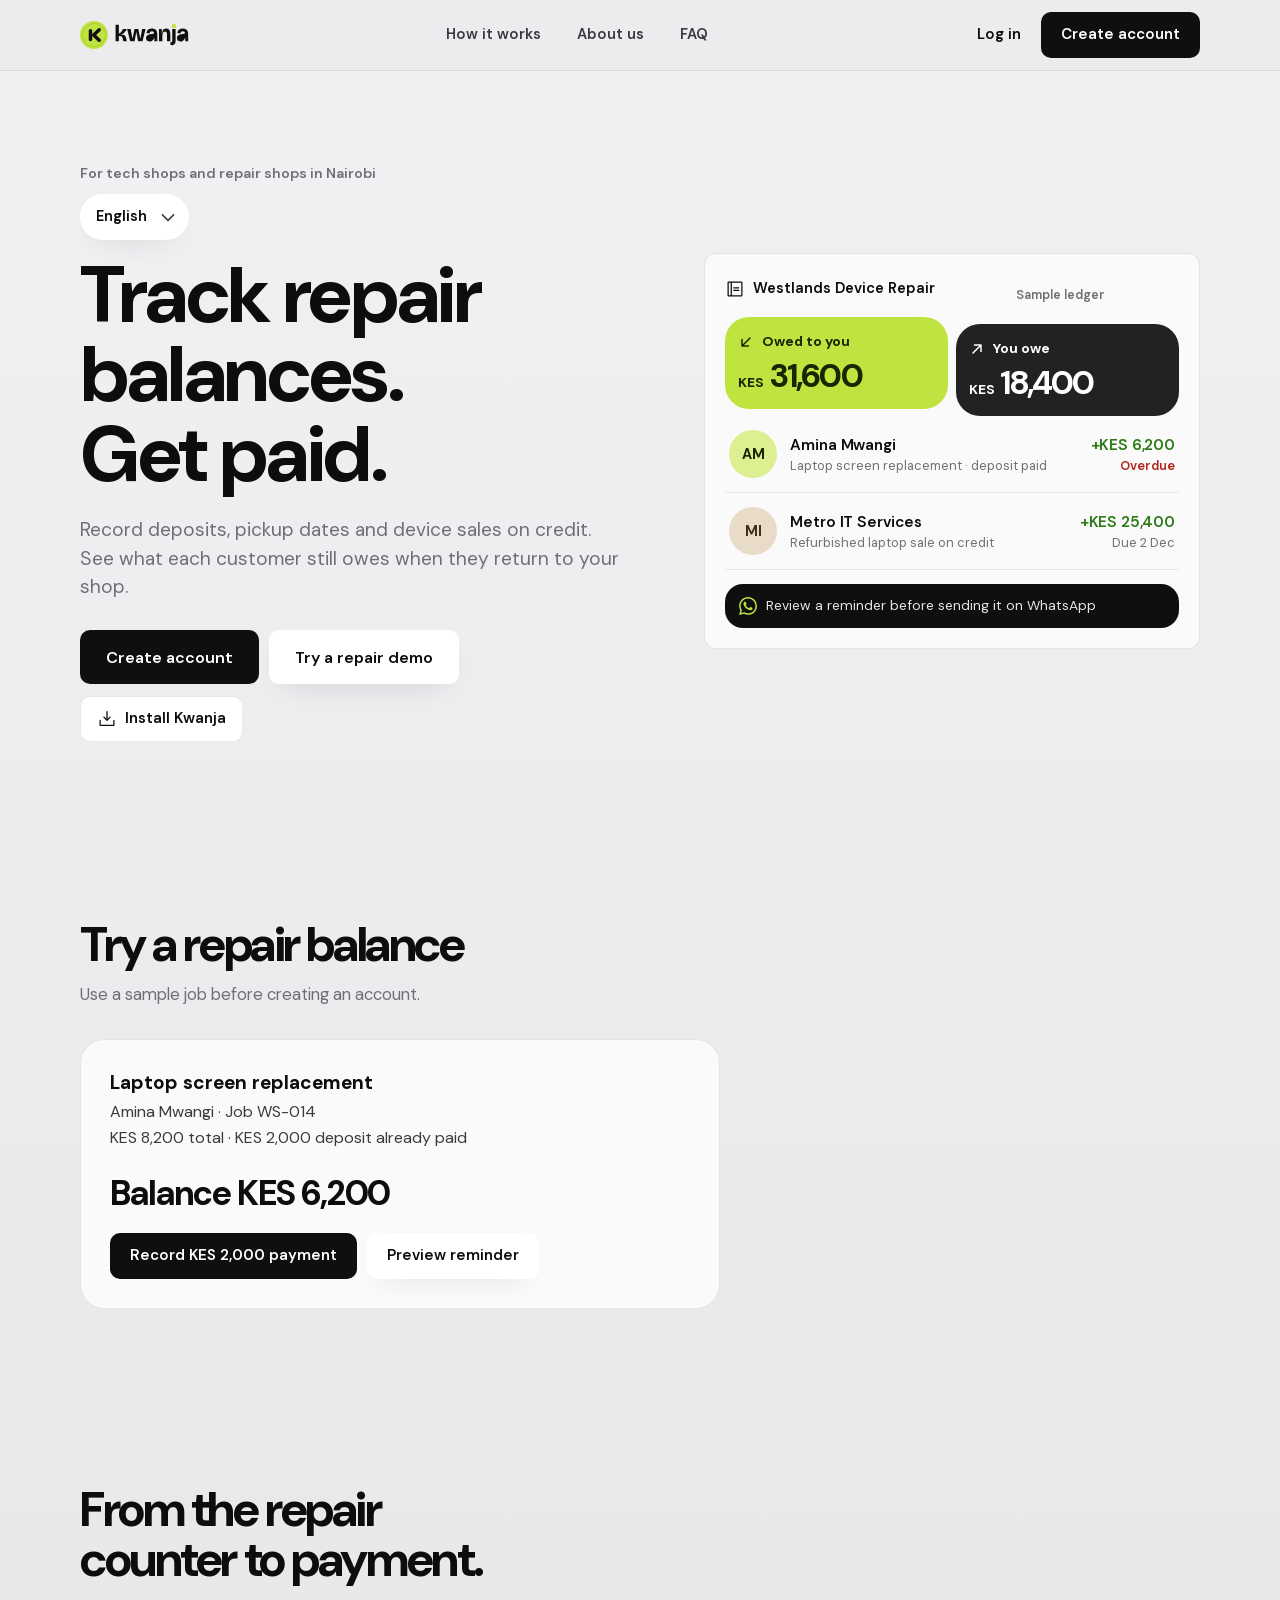
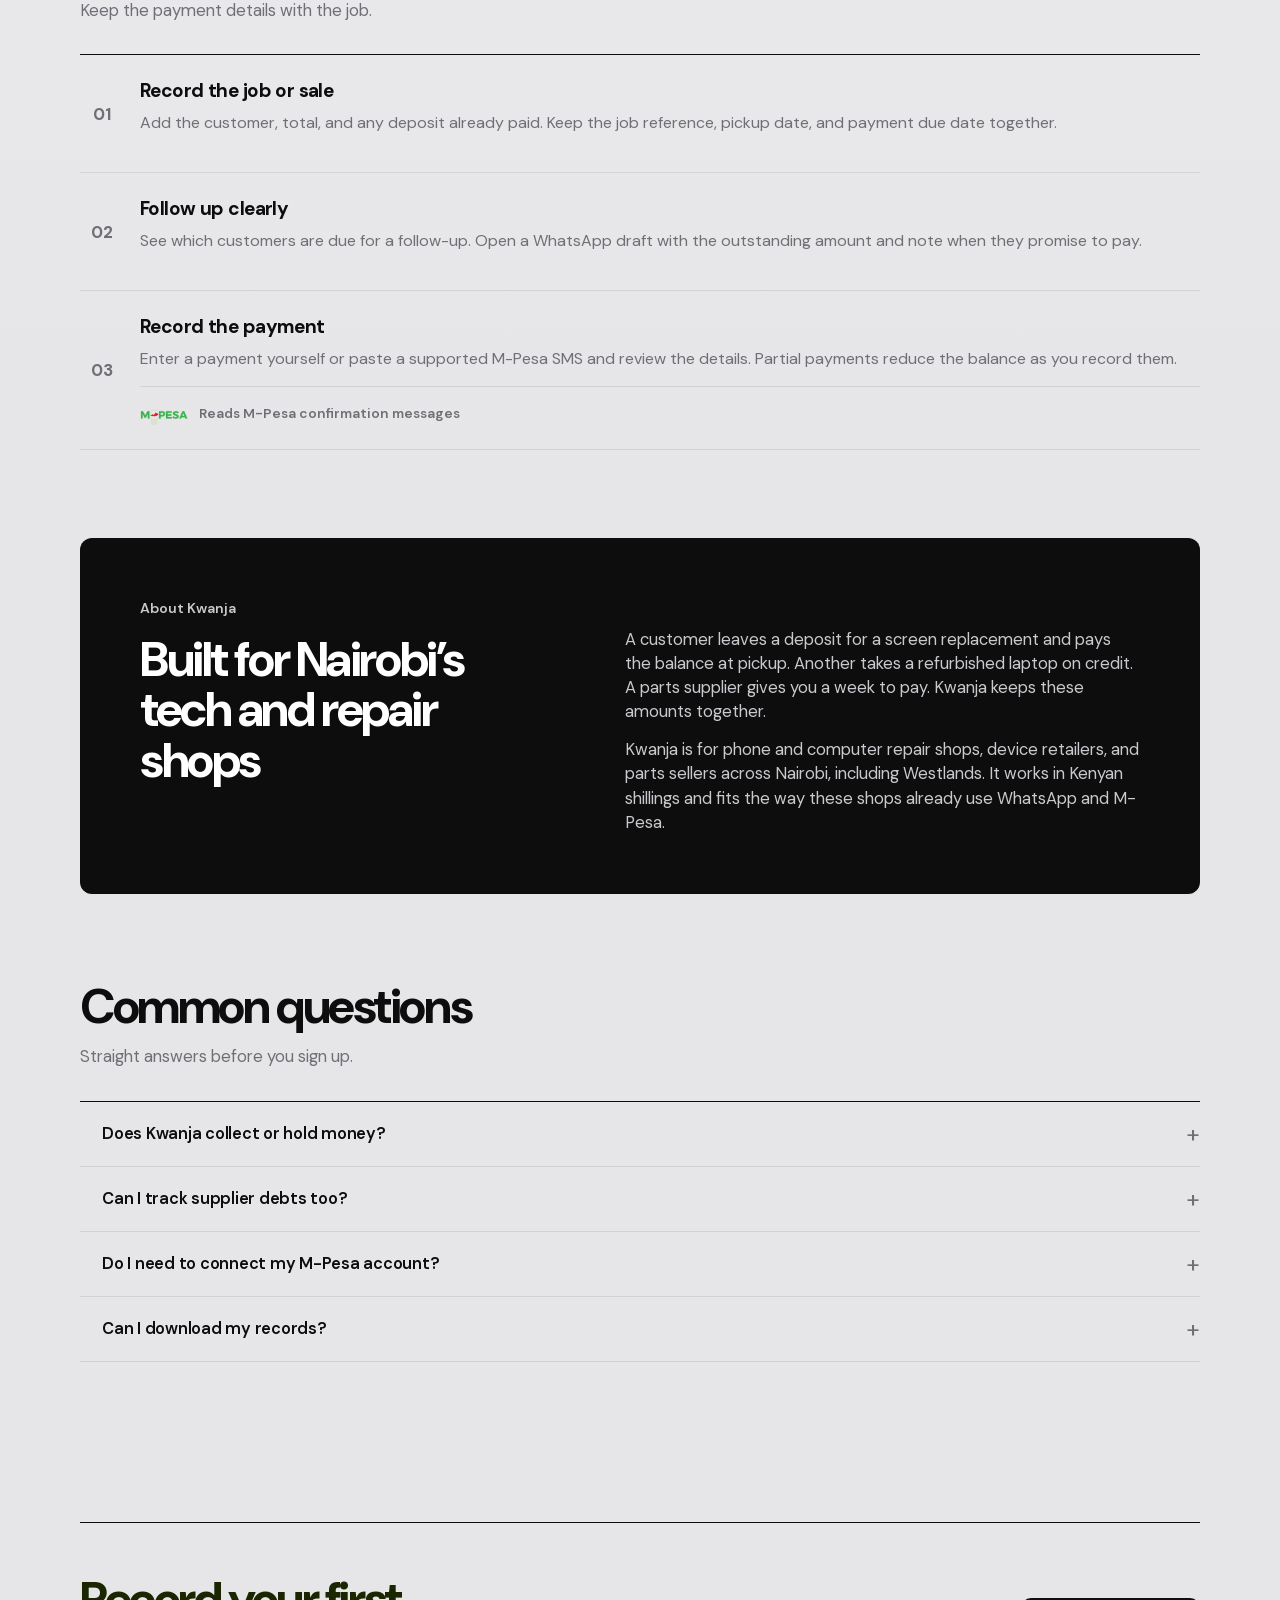
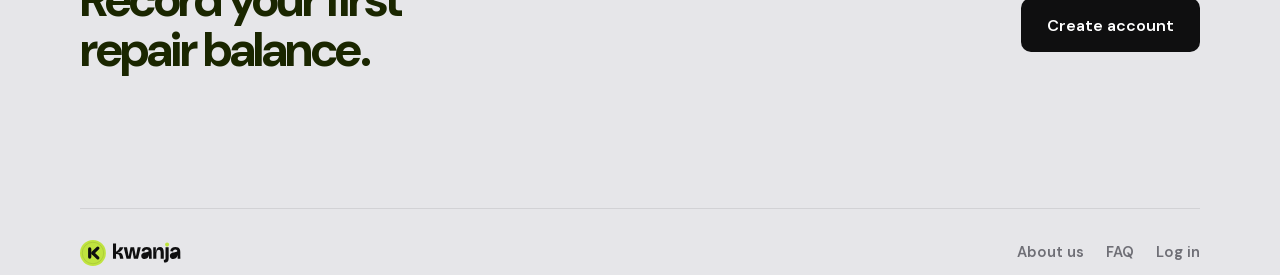
==== commit e21a6303: "Publish frontend (2026-11-25)" ====
--- a/index.html
+++ b/index.html
@@ -13,10 +13,10 @@
   <meta name="apple-mobile-web-app-capable" content="yes">
   <meta name="mobile-web-app-capable" content="yes">
   <link rel="stylesheet" href="ledger.98fd6926c1f5c1ff.css">
-  <link rel="stylesheet" href="public.027176c775ae80ee.css">
-  <script src="config.e24d0cc4c4e9f287.js"></script>
-  <script src="language.c19a75074acd660f.js" defer></script>
-  <script src="ledger.ab2cf005dbe018a2.js" defer></script>
+  <link rel="stylesheet" href="public.757d8e336a1d91c9.css">
+  <script src="config.e29e0d7d06cd27e2.js"></script>
+  <script src="language.0bfa084505b5d0b6.js" defer></script>
+  <script src="ledger.c5f53055f0c23464.js" defer></script>
 </head>
 <body class="is-welcome">
   <svg xmlns="http://www.w3.org/2000/svg" class="icon-library" aria-hidden="true">
@@ -236,6 +236,7 @@
             <form class="auth-form" data-form="email">
               <label class="field"><span>Email address</span><input name="email" type="email" inputmode="email" autocomplete="email" placeholder="you@business.co.ke" required></label>
               <label class="field" id="auth-password-field" hidden><span>Password</span><input name="password" type="password" autocomplete="current-password" disabled></label>
+              <div id="clerk-captcha"></div>
               <p class="form-error" role="alert" hidden></p>
               <button class="pill primary large block" type="submit">Send code</button>
             </form>
@@ -246,10 +247,11 @@
           <div class="w-step" data-step="code" hidden>
             <h1 tabindex="-1" id="auth-code-heading">Check your email</h1>
             <p class="w-sub">Enter the six-digit code sent to <b id="otp-email"></b>. <span class="demo-only">For the demo, enter any six digits.</span></p>
+            <p class="w-sub otp-help" id="otp-help" hidden>Check spam or junk if the email hasn’t arrived. If you resend, use the latest code.</p>
             <form class="auth-form" data-form="code">
               <div class="otp-field">
                 <div class="otp-slots" id="otp-slots" aria-hidden="true"></div>
-                <input id="otp-input" class="otp-input" name="code" type="text" inputmode="none" autocomplete="one-time-code" maxlength="6" pattern="[0-9]{6}" required aria-label="Verification code, six digits">
+                <input id="otp-input" class="otp-input" name="code" type="text" inputmode="numeric" autocomplete="one-time-code" maxlength="6" pattern="[0-9]{6}" required aria-label="Verification code, six digits">
               </div>
               <div class="numpad otp-pad" role="group" aria-label="Number pad"><button type="button" data-action="otp-key" data-key="1">1</button><button type="button" data-action="otp-key" data-key="2">2</button><button type="button" data-action="otp-key" data-key="3">3</button><button type="button" data-action="otp-key" data-key="4">4</button><button type="button" data-action="otp-key" data-key="5">5</button><button type="button" data-action="otp-key" data-key="6">6</button><button type="button" data-action="otp-key" data-key="7">7</button><button type="button" data-action="otp-key" data-key="8">8</button><button type="button" data-action="otp-key" data-key="9">9</button><span></span><button type="button" data-action="otp-key" data-key="0">0</button><button type="button" data-action="otp-key" data-key="del" aria-label="Delete last digit"><svg class="icon" aria-hidden="true"><use href="#i-back"/></svg></button></div>
               <p class="form-error" role="alert" hidden></p>
--- a/public.757d8e336a1d91c9.css
+++ b/public.757d8e336a1d91c9.css
@@ -0,0 +1,311 @@
+/* Kwanja public website and sign-in pages. Same system as the app (ledger.css tokens):
+   neutral canvas, white rounded cards, black pills, one lime accent. Responsive, phone first. */
+body.is-welcome { background: var(--page); }
+body.is-welcome .shell { display: none; }
+.welcome { background: linear-gradient(180deg, #f1f1f3, #e6e6e9 60%); color: var(--ink); min-height: 100dvh; }
+.welcome[hidden] { display: none; }
+.public-width { width: min(1120px, calc(100% - 40px)); margin-inline: auto; }
+.w-step[hidden], [data-step][hidden] { display: none; }
+
+/* shared controls */
+.pill { display: inline-flex; align-items: center; justify-content: center; gap: 8px; min-height: 46px; padding: 0 20px; border: 0; border-radius: 99px; font-weight: 600; font-size: .94rem; text-align: center; transition: transform .18s var(--spring), background .2s; }
+.pill:active { transform: scale(.97); }
+.pill.primary { background: var(--black); color: #fff; }
+.pill.primary:hover { background: #26262a; }
+.pill.light { background: var(--white); color: var(--ink); box-shadow: var(--soft); }
+.pill.light:hover { background: #fff; }
+.pill.large { min-height: 54px; padding: 0 26px; font-size: 1rem; }
+.pill.block { width: 100%; }
+.link { padding: 10px 4px; border: 0; background: none; color: var(--ink); font-weight: 700; text-decoration: underline; text-underline-offset: 3px; text-decoration-thickness: 1.5px; }
+.link:hover { text-decoration-thickness: 2.5px; }
+.eyebrow { display: inline-flex; align-items: center; gap: 9px; color: var(--ink2); font-size: .9rem; font-weight: 600; }
+.eyebrow.on-dark { color: #c9c9ce; }
+.welcome .lime-dot { flex: none; }
+.chip { display: inline-flex; align-items: center; line-height: 1.2; padding: 6px 12px; border-radius: 99px; background: var(--chip); color: var(--ink2); font-size: .78rem; font-weight: 600; }
+
+/* header */
+.public-header { position: sticky; top: 0; z-index: 20; padding: 12px 0; background: linear-gradient(180deg, rgba(241, 241, 243, .94), rgba(241, 241, 243, 0)); -webkit-backdrop-filter: blur(10px); backdrop-filter: blur(10px); }
+.public-bar { display: flex; align-items: center; gap: 18px; width: min(1120px, calc(100% - 24px)); margin-inline: auto; padding: 8px 8px 8px 22px; border-radius: 99px; background: rgba(255, 255, 255, .86); box-shadow: var(--soft); }
+.public-bar .brand img { display: block; height: 28px; width: auto; }
+.public-nav { display: flex; gap: 4px; margin-inline: auto; }
+.public-nav a { display: inline-flex; align-items: center; min-height: 44px; padding: 0 16px; border-radius: 99px; color: var(--ink2); font-size: .92rem; font-weight: 600; transition: background .2s, color .2s; }
+.public-nav a:hover { background: var(--page2); color: var(--ink); }
+.public-account { display: flex; align-items: center; gap: 6px; }
+.public-login { display: inline-flex; align-items: center; min-height: 44px; padding: 0 14px; border-radius: 99px; font-size: .92rem; font-weight: 600; }
+.public-login:hover { background: var(--page2); }
+
+/* hero */
+.public-hero { display: grid; grid-template-columns: minmax(0, 1.05fr) minmax(0, .95fr); gap: clamp(32px, 6vw, 80px); align-items: center; padding-block: clamp(36px, 7vw, 96px) clamp(44px, 7vw, 90px); }
+.hero-copy h1 { margin-top: 16px; font-size: clamp(2.8rem, 6.2vw, 5rem); font-weight: 700; line-height: 1; letter-spacing: -.06em; text-wrap: balance; }
+.hero-copy h1:focus { outline: 0; }
+.hero-copy .language-choice { display: block; margin-top: 10px; }
+.hero-copy mark { padding: 0 .12em; margin-inline: -.12em; border-radius: .22em; background: linear-gradient(160deg, #cbec52, #b4d92f); color: var(--lime-ink); box-decoration-break: clone; -webkit-box-decoration-break: clone; }
+.lede { margin-top: 22px; max-width: 44ch; color: var(--muted); font-size: clamp(1.04rem, 1.7vw, 1.2rem); line-height: 1.5; }
+.hero-actions { display: flex; flex-wrap: wrap; gap: 10px; margin-top: 28px; }
+.public-demo { margin-top: 14px; }
+.public-install {
+  position: fixed; z-index: 20;
+  right: max(calc(14px + env(safe-area-inset-right)), calc(50% - 560px));
+  bottom: calc(14px + env(safe-area-inset-bottom));
+  padding: 0 16px; border: 1px solid rgba(13, 13, 14, .16);
+  background: var(--lime); color: var(--lime-ink); box-shadow: 0 4px 16px rgba(13, 13, 14, .16);
+}
+.public-install:hover { background: var(--lime-soft); }
+
+.sample { position: relative; margin: 0; padding: 20px; border-radius: var(--card-radius); background: var(--card); box-shadow: var(--soft), 0 40px 60px -40px rgba(20, 20, 30, .45); }
+.sample .coin { position: absolute; top: -26px; right: 22px; width: 66px; height: 66px; animation: bob 3.6s ease-in-out infinite; }
+.sample-top { display: flex; align-items: center; justify-content: space-between; gap: 10px; margin-bottom: 14px; padding-right: 74px; font-size: .92rem; font-weight: 600; }
+.sample-top > span:first-child { display: inline-flex; align-items: center; gap: 8px; line-height: 1.2; }
+.sample-wallets { display: grid; grid-template-columns: repeat(2, minmax(0, 1fr)); align-items: start; gap: 8px; }
+.sample-wallets .wallet-card { min-height: 92px; padding: 13px; border-radius: var(--card-radius); }
+.sample-wallets .wallet-out { margin-top: 7px; }
+.sample-wallets .wallet-label .icon { width: 16px; height: 16px; }
+.sample-wallets .wallet-value { font-size: clamp(1.35rem, 5.5vw, 2.05rem); }
+@media (max-width: 340px) {
+  .sample-wallets { grid-template-columns: 1fr; }
+  .sample-wallets .wallet-out { margin-top: 0; }
+}
+.sample-row { display: flex; align-items: center; gap: 13px; padding: 14px 4px; border-bottom: 1px solid var(--line); }
+.sample-row > div:nth-child(2) { flex: 1; min-width: 0; }
+.sample-row > div:last-child { text-align: right; }
+.sample-row b, .sample-row small { display: block; }
+.sample-row b { font-size: .96rem; font-weight: 600; letter-spacing: -.01em; }
+.sample-row small { margin-top: 1px; color: var(--muted); font-size: .8rem; }
+.sample-row .plus { color: var(--plus); font-variant-numeric: tabular-nums; }
+.sample-row .late { color: var(--minus); font-weight: 600; }
+.sample figcaption { display: flex; align-items: center; gap: 9px; margin-top: 14px; padding: 12px 14px; border-radius: 18px; background: var(--black); color: #e6e6ea; font-size: .86rem; }
+.sample figcaption .icon { width: 18px; height: 18px; color: var(--lime); }
+
+/* sections */
+.public-section { padding-block: clamp(36px, 6vw, 72px); scroll-margin-top: 90px; }
+.public-section h2, .public-cta h2 { font-size: clamp(1.9rem, 3.8vw, 3.2rem); font-weight: 700; line-height: 1.04; letter-spacing: -.05em; max-width: 20ch; text-wrap: balance; }
+.public-steps { display: grid; grid-template-columns: repeat(3, minmax(0, 1fr)); gap: 14px; margin-top: clamp(22px, 3.5vw, 36px); }
+.public-steps article { padding: 22px 22px 24px; border-radius: var(--card-radius); background: var(--card); box-shadow: var(--soft); }
+.step-badge { display: grid; place-items: center; width: 48px; height: 48px; margin-bottom: 18px; border-radius: 50%; background: linear-gradient(160deg, #cbec52, #b4d92f); color: var(--lime-ink); }
+.public-steps h3 { margin: 0 0 6px; font-size: 1.2rem; font-weight: 700; letter-spacing: -.03em; }
+.public-steps p { margin: 0; color: var(--muted); }
+
+#about { scroll-margin-top: 90px; }
+.public-dark { position: relative; overflow: hidden; border-radius: var(--card-radius); background: radial-gradient(90% 120% at 100% 0%, rgba(192, 228, 63, .18), transparent 55%), linear-gradient(160deg, #1a1a1c, #0b0b0c); color: #fff; }
+.about-panel { display: grid; grid-template-columns: minmax(0, .9fr) minmax(0, 1.1fr); gap: 8px clamp(24px, 5vw, 64px); padding: clamp(28px, 5vw, 60px); }
+.about-panel .eyebrow { grid-column: 1 / -1; }
+.about-panel h2 { max-width: 14ch; margin-top: 8px; font-size: clamp(1.9rem, 3.8vw, 3.2rem); font-weight: 700; line-height: 1.04; letter-spacing: -.05em; }
+.about-copy { align-self: end; color: #c9c9ce; font-size: 1.04rem; }
+.about-copy p { margin: 0; }
+.about-copy p + p { margin-top: 14px; }
+
+.public-faq { display: grid; gap: 10px; margin-top: clamp(20px, 3vw, 32px); max-width: 820px; }
+.public-faq details { border-radius: 24px; background: var(--card); box-shadow: var(--soft); }
+.public-faq summary { position: relative; display: flex; align-items: center; min-height: 64px; padding: 14px 64px 14px 22px; font-weight: 600; font-size: 1.02rem; letter-spacing: -.015em; cursor: pointer; list-style: none; }
+.public-faq summary::-webkit-details-marker { display: none; }
+.public-faq summary::after { content: "+"; position: absolute; right: 16px; top: 50%; width: 36px; height: 36px; display: grid; place-items: center; transform: translateY(-50%); border-radius: 50%; background: var(--page2); font-size: 1.3rem; font-weight: 500; line-height: 1; transition: transform .25s var(--spring), background .2s; }
+.public-faq details[open] summary::after { transform: translateY(-50%) rotate(45deg); background: var(--lime); }
+.public-faq summary:focus-visible { outline-offset: -3px; border-radius: 24px; }
+.public-faq details p { margin: 0; padding: 0 64px 20px 22px; color: var(--muted); max-width: 60ch; }
+
+.public-cta { display: flex; align-items: center; justify-content: space-between; gap: 24px; margin-block: clamp(36px, 6vw, 72px); padding: clamp(28px, 5vw, 52px); border-radius: var(--card-radius); background: linear-gradient(160deg, #cbec52, #b4d92f); color: var(--lime-ink); }
+.public-cta h2 { max-width: 16ch; }
+.public-cta .pill.primary { flex: none; }
+
+.public-footer { padding: 8px 0 36px; }
+.public-site:has(.public-install:not([hidden])) .public-footer { padding-bottom: calc(76px + env(safe-area-inset-bottom)); }
+.public-footer .public-width { display: flex; flex-wrap: wrap; align-items: center; gap: 6px 22px; padding-top: 22px; border-top: 1px solid var(--line); color: var(--muted); }
+.public-footer .brand { margin-right: auto; }
+.public-footer .brand img { display: block; height: 26px; width: auto; }
+.public-footer a:not(.brand) { display: inline-flex; align-items: center; min-height: 44px; font-size: .92rem; font-weight: 600; }
+.public-footer a:not(.brand):hover { color: var(--ink); text-decoration: underline; text-underline-offset: 4px; }
+
+/* sign-in pages */
+.auth-layout { min-height: 100dvh; display: grid; grid-template-columns: minmax(0, .9fr) minmax(0, 1fr); gap: 0; padding: 16px; }
+.auth-layout[hidden] { display: none; }
+.auth-side { position: relative; overflow: hidden; display: flex; flex-direction: column; align-items: flex-start; gap: 24px; padding: clamp(24px, 4vw, 52px); border-radius: 36px; background: radial-gradient(100% 70% at 0% 100%, rgba(255, 255, 255, .45), transparent 60%), linear-gradient(160deg, #cbec52, #b4d92f); color: var(--lime-ink); }
+.auth-side .brand img { display: block; height: 30px; width: auto; }
+.auth-art { position: relative; flex: 1; width: 100%; min-height: 250px; margin-block: 4px; }
+.auth-pitch strong { display: block; max-width: 11ch; font-size: clamp(2rem, 4.2vw, 3.4rem); font-weight: 700; line-height: 1.02; letter-spacing: -.055em; }
+.auth-pitch p { margin: 12px 0 0; max-width: 30ch; color: rgba(26, 38, 0, .78); }
+.w-card { position: absolute; left: 50%; width: min(78%, 330px); display: grid; gap: 4px; padding: 16px 18px; border-radius: 26px; box-shadow: 0 24px 40px -22px rgba(20, 20, 30, .55); transform-origin: 50% 100%; }
+.w-card b { font-size: .92rem; font-weight: 600; }
+.w-card span { font-size: 1.7rem; font-weight: 700; letter-spacing: -.05em; }
+.w-card i { justify-self: start; margin-top: 4px; padding: 3px 10px; border-radius: 99px; background: var(--minus); color: #fff; font-size: .7rem; font-weight: 700; font-style: normal; }
+.w-card.c3 span, .w-card.c2 span { display: none; }
+.w-card.c3 { top: 0; background: linear-gradient(160deg, #1a1a1c, #0b0b0c); color: #fff; transform: translateX(-50%) rotate(-7deg); }
+.w-card.c2 { top: 58px; background: var(--card); color: var(--ink); transform: translateX(-50%) rotate(4deg); }
+.w-card.c1 { top: 110px; min-height: 120px; background: #fff; color: var(--ink); transform: translateX(-50%) rotate(-2deg); }
+
+.auth-content { display: flex; flex-direction: column; justify-content: center; width: min(470px, calc(100% - 32px)); margin: auto; padding-block: 28px; }
+.auth-top { display: flex; align-items: center; flex-wrap: wrap; justify-content: space-between; gap: 8px; margin-bottom: 14px; }
+.auth-back { display: inline-flex; align-items: center; gap: 2px; min-height: 44px; margin-left: -6px; padding: 0 14px 0 8px; border-radius: 99px; color: var(--ink2); font-size: .9rem; font-weight: 600; }
+.auth-back:hover { background: var(--white); }
+.auth-back .icon { width: 18px; height: 18px; transform: rotate(180deg); }
+.auth-card { padding: clamp(22px, 4vw, 34px); border-radius: var(--card-radius); background: var(--card); box-shadow: var(--soft), 0 40px 60px -44px rgba(20, 20, 30, .4); }
+.auth-card .w-step { display: block; }
+.auth-card .w-step[hidden] { display: none; }
+.auth-card h1 { font-size: clamp(1.9rem, 4vw, 2.5rem); font-weight: 700; line-height: 1.05; letter-spacing: -.05em; }
+.auth-card h1:focus { outline: 0; }
+.w-sub { margin: 10px 0 24px; color: var(--muted); overflow-wrap: anywhere; }
+.w-sub b { color: var(--ink); }
+.auth-form { display: grid; gap: 14px; }
+.auth-form .field input { background: var(--page2); box-shadow: inset 0 0 0 1px var(--line); }
+.auth-form .field input:focus { background: #fff; box-shadow: 0 0 0 2px var(--ink); }
+.code-input { font-size: 1.6rem !important; font-weight: 700; letter-spacing: .4em; text-align: center; font-variant-numeric: tabular-nums; }
+.code-input::placeholder { color: rgba(13, 13, 14, .22); }
+.auth-providers { display: grid; gap: 10px; margin-bottom: 16px; }
+.auth-providers[hidden], .auth-provider[hidden] { display: none; }
+.auth-provider { display: inline-flex; align-items: center; justify-content: center; gap: 12px; min-height: 52px; padding: 0 18px; border: 0; border-radius: 99px; background: var(--white); box-shadow: var(--soft), inset 0 0 0 1px var(--line); font-weight: 600; transition: transform .18s var(--spring); }
+.auth-provider:hover { background: #fff; }
+.auth-provider:active { transform: scale(.98); }
+.auth-provider:disabled { opacity: .5; }
+.auth-or { display: flex; align-items: center; gap: 12px; margin: 6px 0 0; color: var(--muted); font-size: .84rem; }
+.auth-or::before, .auth-or::after { content: ""; flex: 1; height: 1px; background: var(--line); }
+.auth-switch { margin: 18px 0 0; color: var(--muted); text-align: center; }
+.auth-demo-note { margin: 14px 0 0; padding: 10px 14px; border-radius: 16px; background: var(--chip); color: var(--ink2); font-size: .84rem; text-align: center; }
+.auth-code-actions { display: flex; justify-content: space-between; gap: 10px; margin-top: 14px; }
+.auth-code-actions .link:disabled { color: var(--muted); text-decoration: none; opacity: 1; cursor: default; }
+.welcome[data-mode="clerk"] .demo-only, .welcome[data-mode="pending"] .demo-only, .welcome[data-mode="unavailable"] .demo-only { display: none; }
+
+@keyframes bob { 50% { transform: translateY(-7px) rotate(-5deg); } }
+
+@media (max-width: 860px) {
+  .public-nav { display: none; }
+  .public-bar { margin-left: auto; padding-left: 18px; }
+  .public-account { margin-left: auto; }
+  .public-hero { grid-template-columns: 1fr; padding-top: 28px; }
+  .sample { margin-top: 18px; }
+  .public-steps { grid-template-columns: 1fr; }
+  .about-panel { grid-template-columns: 1fr; }
+  .about-panel h2 { max-width: none; }
+  .public-cta { flex-direction: column; align-items: flex-start; }
+  .auth-layout { grid-template-columns: 1fr; grid-template-rows: auto 1fr; padding: 10px; }
+  .auth-side { flex-direction: row; align-items: center; justify-content: space-between; padding: 14px 20px; border-radius: 26px; }
+  .auth-art, .auth-pitch { display: none; }
+  .auth-content { width: 100%; margin: 0; justify-content: flex-start; padding-block: 10px 24px; }
+}
+@media (max-width: 480px) {
+  .public-width { width: calc(100% - 28px); }
+  .public-bar { padding: 6px 6px 6px 16px; gap: 6px; }
+  .public-login { padding: 0 10px; }
+  .public-account .pill { min-height: 40px; padding: 0 14px; font-size: .86rem; }
+  .hero-actions .pill { flex: 1 1 100%; }
+  .public-faq summary { padding-right: 58px; }
+  .public-faq details p { padding-right: 22px; }
+  .sample .coin { width: 56px; height: 56px; top: -22px; }
+}
+@media (prefers-reduced-motion: reduce) { .sample .coin { animation: none; } }
+
+.step-note { display: flex; align-items: center; gap: 10px; margin-top: 14px; padding-top: 14px; border-top: 1px solid var(--line); color: var(--ink2); font-size: .86rem; font-weight: 600; }
+.step-note .brand-mark { height: 26px; }
+
+/* section intros: eyebrow, title, one-line lede */
+.section-intro { display: grid; gap: var(--s-3); justify-items: start; margin-bottom: clamp(20px, 3vw, 32px); }
+.section-intro h2 { margin: 0; }
+.section-lede { margin: 0; color: var(--muted); font-size: 1.05rem; }
+.public-section { padding-block: clamp(44px, 7vw, 88px); }
+.public-steps { margin-top: 0; }
+.public-faq { margin-top: 0; }
+.public-steps article { display: flex; flex-direction: column; }
+.public-steps article > p:not(.step-note) { margin-bottom: var(--s-4); }
+.step-note { margin-top: auto; }
+
+.repair-demo { width: min(100%, 610px); margin: 24px auto 0; padding: clamp(16px, 4vw, 29px); background: var(--card); border: 1px solid var(--line); border-radius: var(--card-radius); }
+.repair-demo-job { display: grid; gap: 3px; }
+.repair-demo-job strong { font-size: 1.2rem; }
+.repair-demo-job span { color: var(--ink2); }
+.repair-demo-balance { margin-top: 20px; font-size: clamp(1.5rem, 4vw, 2.15rem); font-weight: 700; letter-spacing: -.03em; }
+.repair-demo .hero-actions { margin-top: 14px; justify-content: flex-start; }
+.repair-demo-reminder { margin-top: 16px; padding: 14px; background: var(--page2); border-radius: 12px; overflow-wrap: anywhere; }
+.repair-demo-reminder p { margin-top: 4px; }
+
+/* six-digit code entry */
+.otp-field { position: relative; }
+#clerk-captcha:empty { display: none; }
+.auth-card .otp-help { margin-top: 8px; font-size: .85rem; }
+.otp-slots { display: grid; grid-template-columns: repeat(6, minmax(0, 1fr)); gap: clamp(4px, 2vw, 10px); width: min(100%, 338px); margin-inline: auto; }
+.otp-slots span { min-width: 0; height: 60px; display: grid; place-items: center; border-radius: 14px; background: var(--white); box-shadow: var(--soft); font-size: 1.6rem; font-weight: 700; font-variant-numeric: tabular-nums; }
+.otp-slots span.current { box-shadow: 0 0 0 2px var(--ink); }
+.otp-input { position: absolute; inset: 0; width: 100%; height: 100%; padding: 0; border: 0; background: transparent; color: transparent; caret-color: transparent; opacity: 0; font-size: 16px; cursor: text; }
+.otp-pad { width: min(100%, 340px); margin-inline: auto; }
+@media (max-width: 360px) { .otp-slots span { height: 54px; } }
+
+/* sign-in panel: a straight, readable ledger instead of tilted cards */
+.auth-art { display: flex; align-items: center; }
+.mini-ledger { width: min(100%, 430px); padding: 8px 20px 4px; border-radius: 22px; background: var(--white); box-shadow: 0 1px 0 #fff inset, 0 24px 44px -26px rgba(26, 38, 0, .55); color: var(--ink); }
+.mini-head { display: flex; justify-content: space-between; align-items: center; gap: 12px; padding: 14px 0 12px; border-bottom: 1px solid var(--line); font-size: .88rem; font-weight: 700; }
+.mini-tag { padding: 3px 10px; border-radius: 99px; background: var(--chip); color: var(--muted); font-size: .72rem; font-weight: 600; }
+.mini-row { display: grid; grid-template-columns: 40px minmax(0, 1fr) auto; align-items: center; gap: 12px; padding: 14px 0; border-bottom: 1px solid var(--line); }
+.mini-row .contact-avatar { width: 40px; height: 40px; font-size: .78rem; }
+.mini-who, .mini-amt { display: grid; gap: 1px; min-width: 0; }
+.mini-amt { text-align: right; }
+.mini-who b, .mini-amt b { font-size: .95rem; font-weight: 600; }
+.mini-who small, .mini-amt small { color: var(--muted); font-size: .78rem; }
+.mini-amt b { font-variant-numeric: tabular-nums; }
+.mini-amt .plus { color: var(--plus); }
+.mini-amt .minus { color: var(--minus); }
+.mini-amt .late { color: var(--minus); font-weight: 600; }
+.mini-total { display: flex; justify-content: space-between; align-items: baseline; padding: 14px 0 16px; font-size: .86rem; color: var(--muted); }
+.mini-total b { color: var(--ink); font-size: 1.1rem; font-variant-numeric: tabular-nums; }
+.auth-art { margin-bottom: 22px; }
+.otp-field { margin-bottom: 16px; }
+
+/* no extra motion: nothing animates, bobs, slides or springs, and nothing floats over the page except the bottom bar and toasts */
+*, *::before, *::after { animation: none !important; transition: none !important; scroll-behavior: auto !important; }
+.button:active, .pill:active, .public-button:active, .duo-pill:active, .chase:active, .debt-card:active, .numpad button:active, .chips button:active, .auth-provider:active { transform: none; }
+.fab:hover, .fab:active, button.coin:hover, button.coin:active, a.wallet-card:active { transform: none; }
+.sample .coin { display: none; }
+.public-install { position: static; align-self: flex-start; margin-top: 12px; border: 1px solid var(--line); background: var(--white); color: var(--ink); box-shadow: none; }
+.public-install:hover { background: var(--page2); }
+.public-site:has(.public-install:not([hidden])) .public-footer { padding-bottom: 0; }
+
+/* ===== plain site: no highlighter, glow, glass, gradients, decorative shapes or icon badges ===== */
+.lime-dot { display: none; }
+.eyebrow { gap: 0; color: var(--muted); font-size: .88rem; font-weight: 600; letter-spacing: 0; }
+.section-intro .eyebrow { display: none; }
+
+/* header: a plain bar with a rule, not a floating glass pill */
+.public-header { position: sticky; top: 0; z-index: 20; padding: 0; background: var(--page); border-bottom: 1px solid var(--line); -webkit-backdrop-filter: none; backdrop-filter: none; }
+.public-bar { width: min(1120px, calc(100% - 40px)); padding: 12px 0; border-radius: 0; background: none; box-shadow: none; }
+.public-nav a:hover, .public-login:hover { background: none; text-decoration: underline; text-underline-offset: 5px; }
+
+/* headline: no marker pen */
+.hero-copy h1 { letter-spacing: -.03em; }
+.hero-copy mark, .public-hero mark { padding: 0; margin: 0; border-radius: 0; background: none; color: inherit; }
+
+/* buttons: plain rounded rectangles */
+.pill, .public-button { border-radius: 10px; box-shadow: none; }
+
+/* the sample card and its balances: flat fills, no arcs, no icon chips, no shadows */
+.sample { border: 1px solid var(--line); border-radius: 12px; box-shadow: none; background: var(--card); }
+a.wallet-card::before, .wallet-card::before { display: none; }
+.wallet-icon, .wallet-arrow { display: none; }
+.wallet-card { background-image: none; box-shadow: none; }
+.sample-top .chip { background: none; padding: 0; color: var(--muted); border-radius: 0; }
+.sample figcaption { box-shadow: none; }
+
+/* how it works: a numbered list, not icon-in-a-circle cards */
+.public-steps { counter-reset: step; gap: 0; border-top: 1px solid var(--ink); }
+.public-steps article { counter-increment: step; display: grid; grid-template-columns: 44px 1fr; column-gap: 16px; padding: 22px 0; border: 0; border-bottom: 1px solid var(--line); border-radius: 0; background: none; box-shadow: none; }
+.public-steps .step-badge { grid-row: 1 / span 4; width: auto; height: auto; margin: 0; border-radius: 0; background: none; font-size: 0; color: var(--ink); }
+.public-steps .step-badge .icon { display: none; }
+.public-steps .step-badge::before { content: counter(step, decimal-leading-zero); font: 700 1.05rem var(--sans); color: var(--muted); }
+.public-steps h3, .public-steps p { grid-column: 2; }
+@media (min-width: 861px) { .public-steps { grid-template-columns: 1fr; } }
+
+/* about: a plain dark block */
+.public-dark, .about-panel { background: var(--ink); background-image: none; border-radius: 12px; box-shadow: none; }
+
+/* questions: ruled rows, not cards with round buttons */
+.public-faq { gap: 0; border-top: 1px solid var(--ink); }
+.public-faq details { border: 0; border-bottom: 1px solid var(--line); border-radius: 0; background: none; box-shadow: none; }
+.public-faq summary::after { content: "+"; width: auto; height: auto; right: 0; border-radius: 0; background: none; font-size: 1.5rem; font-weight: 400; color: var(--muted); }
+.public-faq details[open] summary::after { content: "\2212"; background: none; transform: translateY(-50%); }
+
+/* closing call to action: a rule and a button, not a coloured band */
+.public-cta { background: none; background-image: none; border: 0; border-top: 1px solid var(--ink); border-radius: 0; padding-inline: 0; box-shadow: none; }
+
+/* sign-in: a quiet panel instead of a lime gradient */
+.auth-side { background: var(--page2); background-image: none; color: var(--ink); border-right: 1px solid var(--line); border-radius: 0; }
+.auth-layout { padding: 0; gap: 0; }
+.auth-card { box-shadow: none; border: 1px solid var(--line); border-radius: 12px; }
+.mini-ledger { box-shadow: none; border: 1px solid var(--line); border-radius: 12px; }
+.auth-pitch p { color: var(--ink2); }
+.repair-demo { margin-inline: 0; width: min(100%, 640px); }
+.public-faq { max-width: none; }
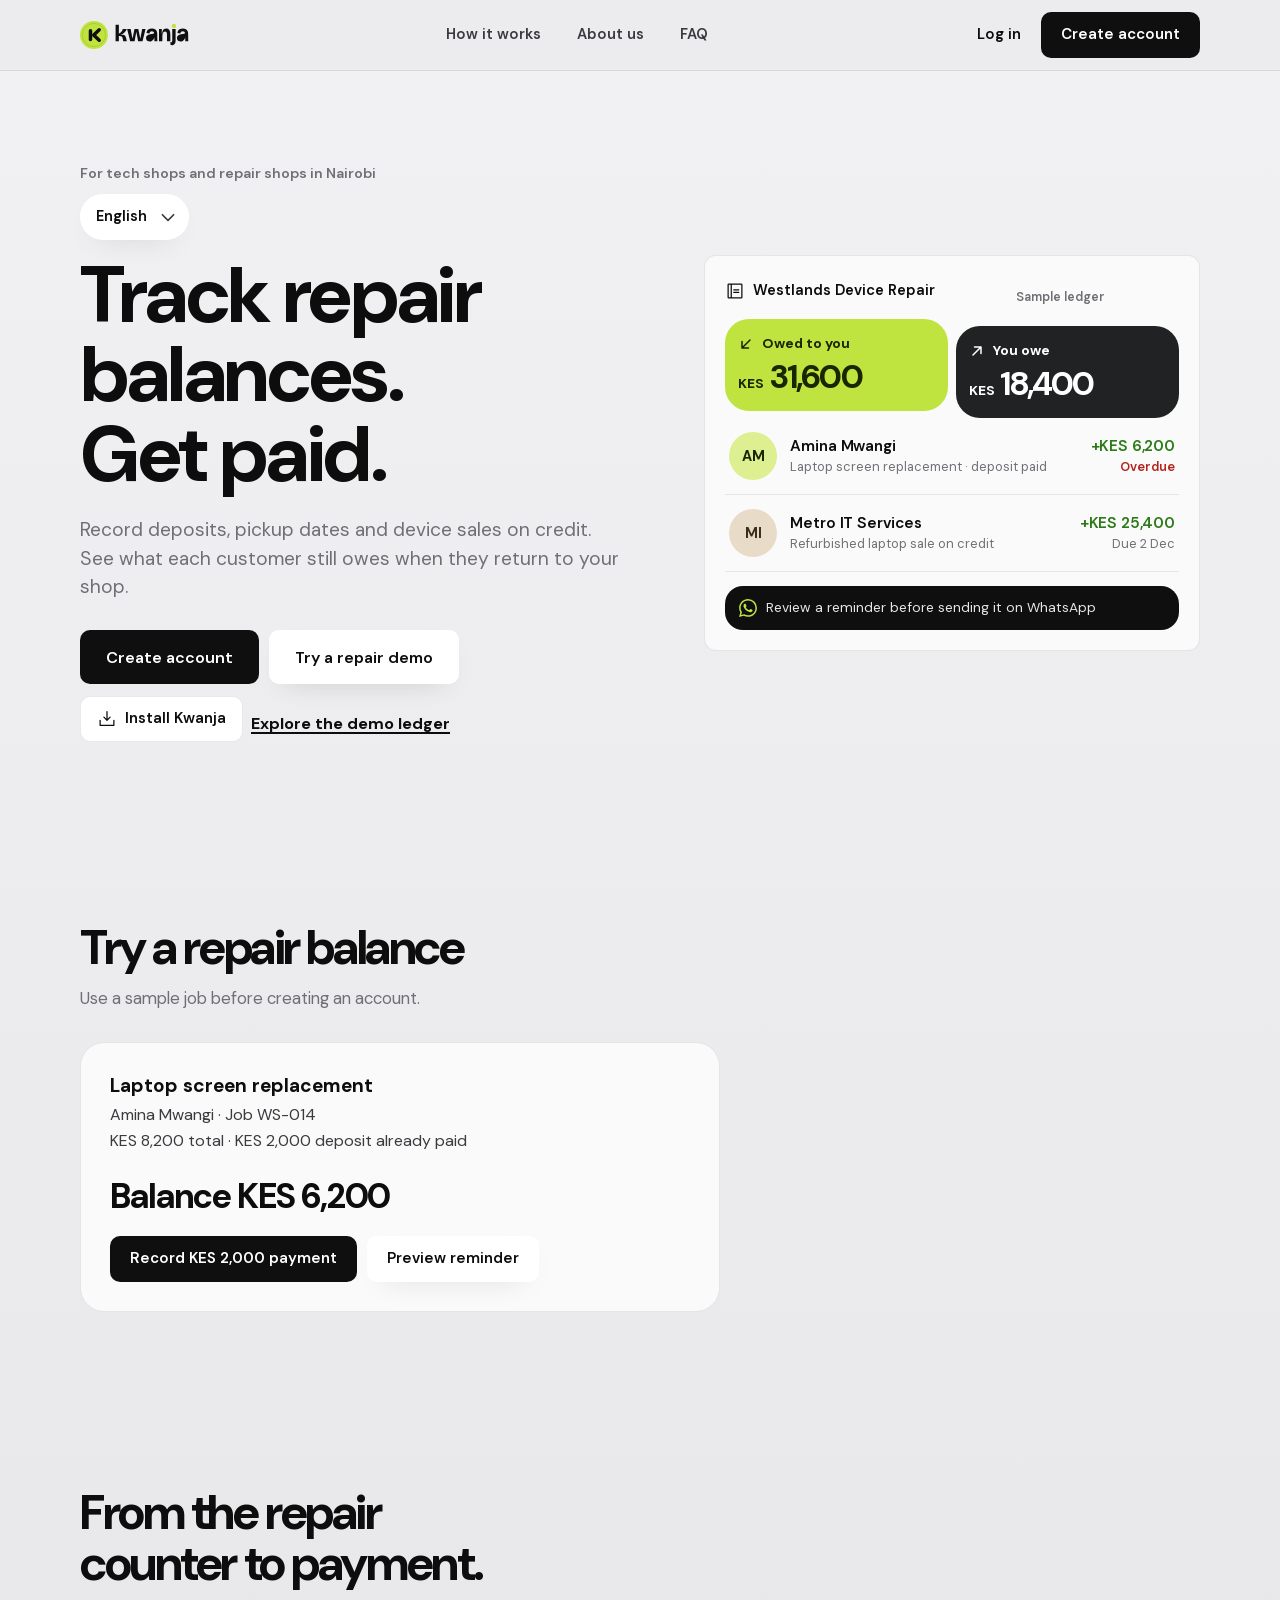
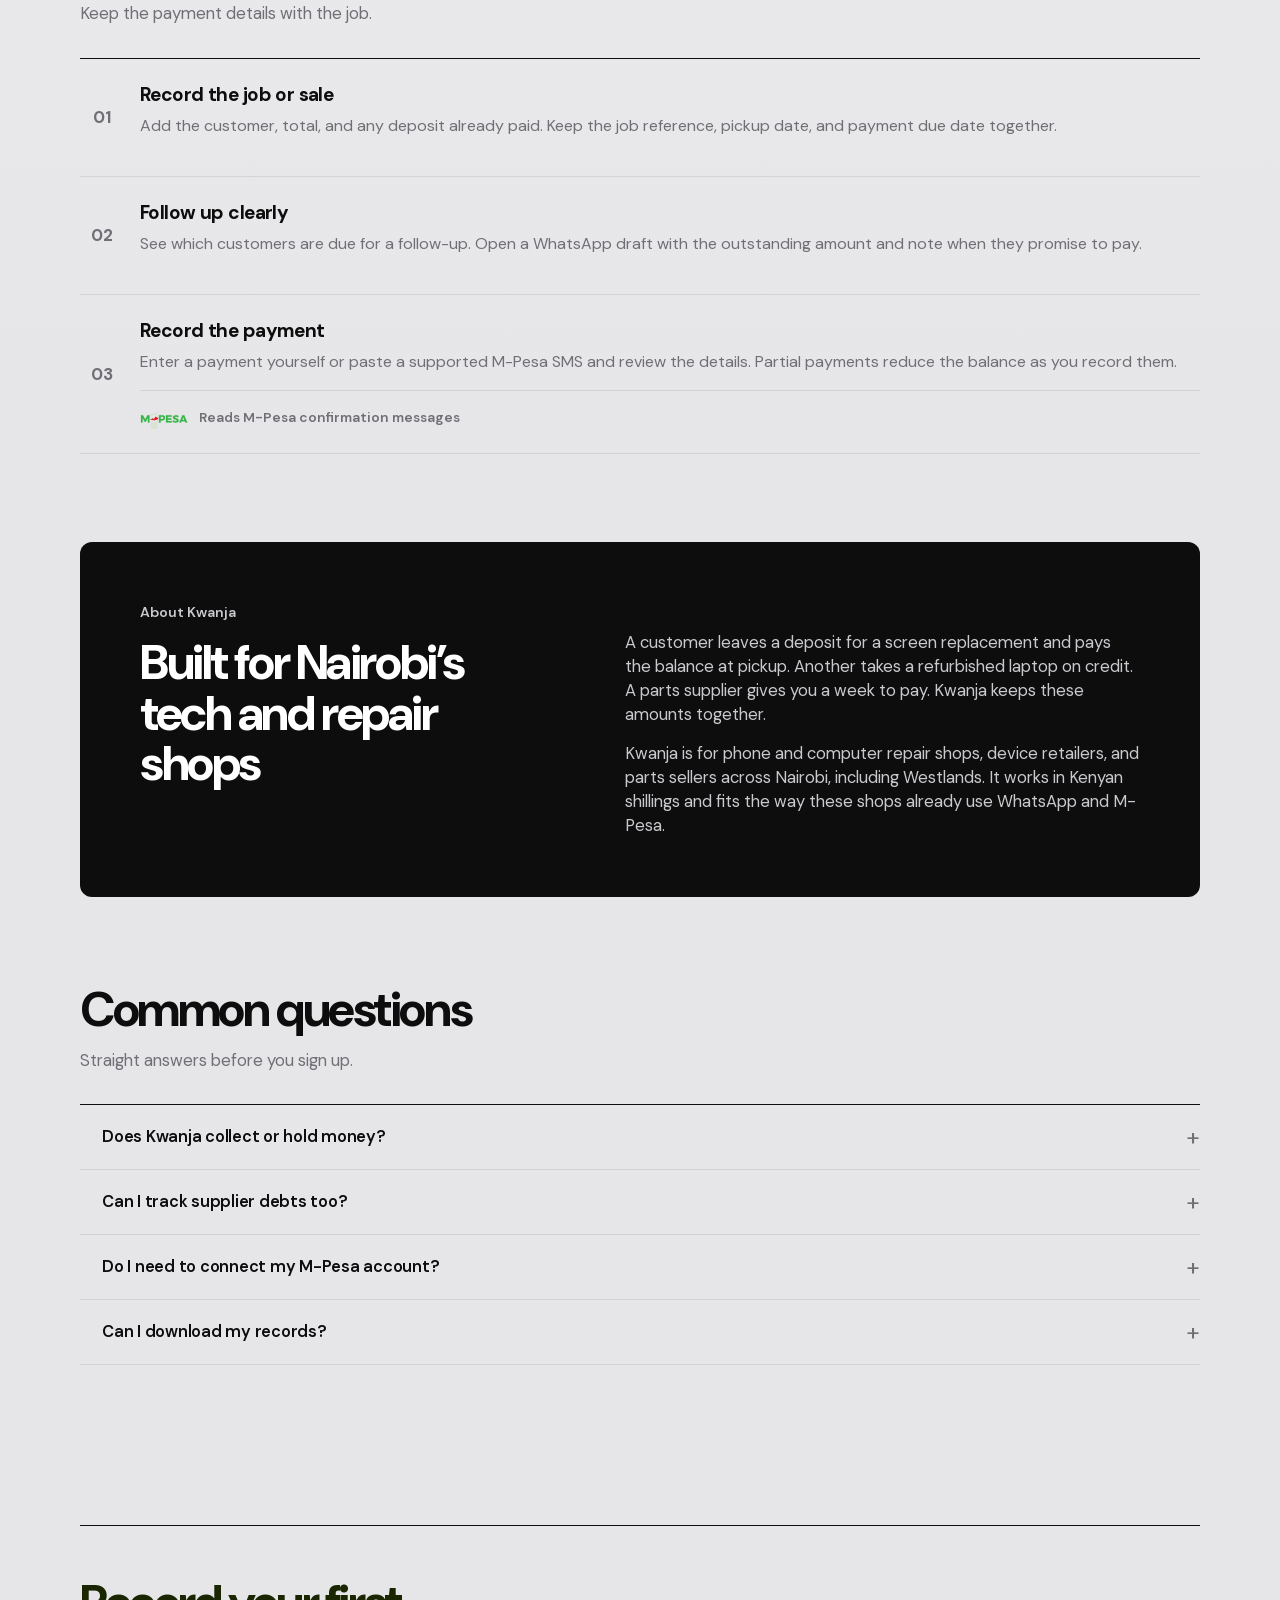
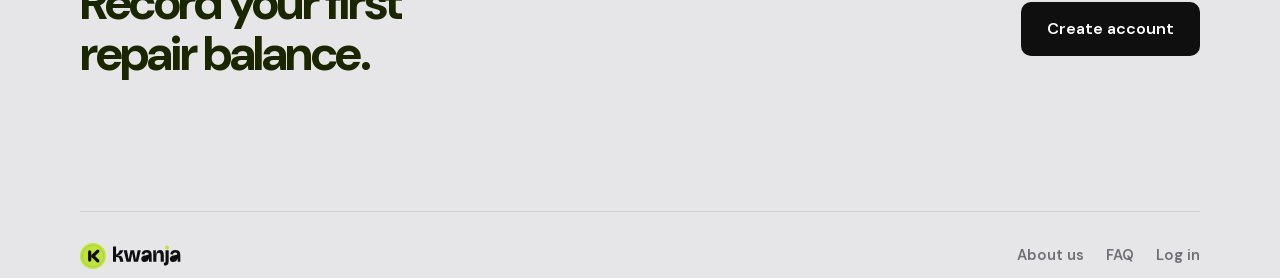
==== commit c4ed6b36: "Publish frontend (2026-11-25)" ====
--- a/index.html
+++ b/index.html
@@ -13,8 +13,8 @@
   <meta name="apple-mobile-web-app-capable" content="yes">
   <meta name="mobile-web-app-capable" content="yes">
   <link rel="stylesheet" href="ledger.98fd6926c1f5c1ff.css">
-  <link rel="stylesheet" href="public.757d8e336a1d91c9.css">
-  <script src="config.e29e0d7d06cd27e2.js"></script>
+  <link rel="stylesheet" href="public.60efb664c9d2b341.css">
+  <script src="config.e24d0cc4c4e9f287.js"></script>
   <script src="language.0bfa084505b5d0b6.js" defer></script>
   <script src="ledger.c5f53055f0c23464.js" defer></script>
 </head>
--- a/public.60efb664c9d2b341.css
+++ b/public.60efb664c9d2b341.css
@@ -0,0 +1,321 @@
+/* Kwanja public website and sign-in pages. Same system as the app (ledger.css tokens):
+   neutral canvas, white rounded cards, black pills, one lime accent. Responsive, phone first. */
+body.is-welcome { background: var(--page); }
+body.is-welcome .shell { display: none; }
+.welcome { background: linear-gradient(180deg, #f1f1f3, #e6e6e9 60%); color: var(--ink); min-height: 100dvh; }
+.welcome[hidden] { display: none; }
+.public-width { width: min(1120px, calc(100% - 40px)); margin-inline: auto; }
+.w-step[hidden], [data-step][hidden] { display: none; }
+
+/* shared controls */
+.pill { display: inline-flex; align-items: center; justify-content: center; gap: 8px; min-height: 46px; padding: 0 20px; border: 0; border-radius: 99px; font-weight: 600; font-size: .94rem; text-align: center; transition: transform .18s var(--spring), background .2s; }
+.pill:active { transform: scale(.97); }
+.pill.primary { background: var(--black); color: #fff; }
+.pill.primary:hover { background: #26262a; }
+.pill.light { background: var(--white); color: var(--ink); box-shadow: var(--soft); }
+.pill.light:hover { background: #fff; }
+.pill.large { min-height: 54px; padding: 0 26px; font-size: 1rem; }
+.pill.block { width: 100%; }
+.link { padding: 10px 4px; border: 0; background: none; color: var(--ink); font-weight: 700; text-decoration: underline; text-underline-offset: 3px; text-decoration-thickness: 1.5px; }
+.link:hover { text-decoration-thickness: 2.5px; }
+.eyebrow { display: inline-flex; align-items: center; gap: 9px; color: var(--ink2); font-size: .9rem; font-weight: 600; }
+.eyebrow.on-dark { color: #c9c9ce; }
+.welcome .lime-dot { flex: none; }
+.chip { display: inline-flex; align-items: center; line-height: 1.2; padding: 6px 12px; border-radius: 99px; background: var(--chip); color: var(--ink2); font-size: .78rem; font-weight: 600; }
+
+/* header */
+.public-header { position: sticky; top: 0; z-index: 20; padding: 12px 0; background: linear-gradient(180deg, rgba(241, 241, 243, .94), rgba(241, 241, 243, 0)); -webkit-backdrop-filter: blur(10px); backdrop-filter: blur(10px); }
+.public-bar { display: flex; align-items: center; gap: 18px; width: min(1120px, calc(100% - 24px)); margin-inline: auto; padding: 8px 8px 8px 22px; border-radius: 99px; background: rgba(255, 255, 255, .86); box-shadow: var(--soft); }
+.public-bar .brand img { display: block; height: 28px; width: auto; }
+.public-nav { display: flex; gap: 4px; margin-inline: auto; }
+.public-nav a { display: inline-flex; align-items: center; min-height: 44px; padding: 0 16px; border-radius: 99px; color: var(--ink2); font-size: .92rem; font-weight: 600; transition: background .2s, color .2s; }
+.public-nav a:hover { background: var(--page2); color: var(--ink); }
+.public-account { display: flex; align-items: center; gap: 6px; }
+.public-login { display: inline-flex; align-items: center; min-height: 44px; padding: 0 14px; border-radius: 99px; font-size: .92rem; font-weight: 600; }
+.public-login:hover { background: var(--page2); }
+
+/* hero */
+.public-hero { display: grid; grid-template-columns: minmax(0, 1.05fr) minmax(0, .95fr); gap: clamp(32px, 6vw, 80px); align-items: center; padding-block: clamp(36px, 7vw, 96px) clamp(44px, 7vw, 90px); }
+.hero-copy h1 { margin-top: 16px; font-size: clamp(2.8rem, 6.2vw, 5rem); font-weight: 700; line-height: 1; letter-spacing: -.06em; text-wrap: balance; }
+.hero-copy h1:focus { outline: 0; }
+.hero-copy .language-choice { display: block; margin-top: 10px; }
+.hero-copy mark { padding: 0 .12em; margin-inline: -.12em; border-radius: .22em; background: linear-gradient(160deg, #cbec52, #b4d92f); color: var(--lime-ink); box-decoration-break: clone; -webkit-box-decoration-break: clone; }
+.lede { margin-top: 22px; max-width: 44ch; color: var(--muted); font-size: clamp(1.04rem, 1.7vw, 1.2rem); line-height: 1.5; }
+.hero-actions { display: flex; flex-wrap: wrap; gap: 10px; margin-top: 28px; }
+.public-demo { margin-top: 14px; }
+.public-install {
+  position: fixed; z-index: 20;
+  right: max(calc(14px + env(safe-area-inset-right)), calc(50% - 560px));
+  bottom: calc(14px + env(safe-area-inset-bottom));
+  padding: 0 16px; border: 1px solid rgba(13, 13, 14, .16);
+  background: var(--lime); color: var(--lime-ink); box-shadow: 0 4px 16px rgba(13, 13, 14, .16);
+}
+.public-install:hover { background: var(--lime-soft); }
+
+.sample { position: relative; margin: 0; padding: 20px; border-radius: var(--card-radius); background: var(--card); box-shadow: var(--soft), 0 40px 60px -40px rgba(20, 20, 30, .45); }
+.sample .coin { position: absolute; top: -26px; right: 22px; width: 66px; height: 66px; animation: bob 3.6s ease-in-out infinite; }
+.sample-top { display: flex; align-items: center; justify-content: space-between; gap: 10px; margin-bottom: 14px; padding-right: 74px; font-size: .92rem; font-weight: 600; }
+.sample-top > span:first-child { display: inline-flex; align-items: center; gap: 8px; line-height: 1.2; }
+.sample-wallets { display: grid; grid-template-columns: repeat(2, minmax(0, 1fr)); align-items: start; gap: 8px; }
+.sample-wallets .wallet-card { min-height: 92px; padding: 13px; border-radius: var(--card-radius); }
+.sample-wallets .wallet-out { margin-top: 7px; }
+.sample-wallets .wallet-label .icon { width: 16px; height: 16px; }
+.sample-wallets .wallet-value { font-size: clamp(1.35rem, 5.5vw, 2.05rem); }
+@media (max-width: 340px) {
+  .sample-wallets { grid-template-columns: 1fr; }
+  .sample-wallets .wallet-out { margin-top: 0; }
+}
+.sample-row { display: flex; align-items: center; gap: 13px; padding: 14px 4px; border-bottom: 1px solid var(--line); }
+.sample-row > div:nth-child(2) { flex: 1; min-width: 0; }
+.sample-row > div:last-child { text-align: right; }
+.sample-row b, .sample-row small { display: block; }
+.sample-row b { font-size: .96rem; font-weight: 600; letter-spacing: -.01em; }
+.sample-row small { margin-top: 1px; color: var(--muted); font-size: .8rem; }
+.sample-row .plus { color: var(--plus); font-variant-numeric: tabular-nums; }
+.sample-row .late { color: var(--minus); font-weight: 600; }
+.sample figcaption { display: flex; align-items: center; gap: 9px; margin-top: 14px; padding: 12px 14px; border-radius: 18px; background: var(--black); color: #e6e6ea; font-size: .86rem; }
+.sample figcaption .icon { width: 18px; height: 18px; color: var(--lime); }
+
+/* sections */
+.public-section { padding-block: clamp(36px, 6vw, 72px); scroll-margin-top: 90px; }
+.public-section h2, .public-cta h2 { font-size: clamp(1.9rem, 3.8vw, 3.2rem); font-weight: 700; line-height: 1.04; letter-spacing: -.05em; max-width: 20ch; text-wrap: balance; }
+.public-steps { display: grid; grid-template-columns: repeat(3, minmax(0, 1fr)); gap: 14px; margin-top: clamp(22px, 3.5vw, 36px); }
+.public-steps article { padding: 22px 22px 24px; border-radius: var(--card-radius); background: var(--card); box-shadow: var(--soft); }
+.step-badge { display: grid; place-items: center; width: 48px; height: 48px; margin-bottom: 18px; border-radius: 50%; background: linear-gradient(160deg, #cbec52, #b4d92f); color: var(--lime-ink); }
+.public-steps h3 { margin: 0 0 6px; font-size: 1.2rem; font-weight: 700; letter-spacing: -.03em; }
+.public-steps p { margin: 0; color: var(--muted); }
+
+#about { scroll-margin-top: 90px; }
+.public-dark { position: relative; overflow: hidden; border-radius: var(--card-radius); background: radial-gradient(90% 120% at 100% 0%, rgba(192, 228, 63, .18), transparent 55%), linear-gradient(160deg, #1a1a1c, #0b0b0c); color: #fff; }
+.about-panel { display: grid; grid-template-columns: minmax(0, .9fr) minmax(0, 1.1fr); gap: 8px clamp(24px, 5vw, 64px); padding: clamp(28px, 5vw, 60px); }
+.about-panel .eyebrow { grid-column: 1 / -1; }
+.about-panel h2 { max-width: 14ch; margin-top: 8px; font-size: clamp(1.9rem, 3.8vw, 3.2rem); font-weight: 700; line-height: 1.04; letter-spacing: -.05em; }
+.about-copy { align-self: end; color: #c9c9ce; font-size: 1.04rem; }
+.about-copy p { margin: 0; }
+.about-copy p + p { margin-top: 14px; }
+
+.public-faq { display: grid; gap: 10px; margin-top: clamp(20px, 3vw, 32px); max-width: 820px; }
+.public-faq details { border-radius: 24px; background: var(--card); box-shadow: var(--soft); }
+.public-faq summary { position: relative; display: flex; align-items: center; min-height: 64px; padding: 14px 64px 14px 22px; font-weight: 600; font-size: 1.02rem; letter-spacing: -.015em; cursor: pointer; list-style: none; }
+.public-faq summary::-webkit-details-marker { display: none; }
+.public-faq summary::after { content: "+"; position: absolute; right: 16px; top: 50%; width: 36px; height: 36px; display: grid; place-items: center; transform: translateY(-50%); border-radius: 50%; background: var(--page2); font-size: 1.3rem; font-weight: 500; line-height: 1; transition: transform .25s var(--spring), background .2s; }
+.public-faq details[open] summary::after { transform: translateY(-50%) rotate(45deg); background: var(--lime); }
+.public-faq summary:focus-visible { outline-offset: -3px; border-radius: 24px; }
+.public-faq details p { margin: 0; padding: 0 64px 20px 22px; color: var(--muted); max-width: 60ch; }
+
+.public-cta { display: flex; align-items: center; justify-content: space-between; gap: 24px; margin-block: clamp(36px, 6vw, 72px); padding: clamp(28px, 5vw, 52px); border-radius: var(--card-radius); background: linear-gradient(160deg, #cbec52, #b4d92f); color: var(--lime-ink); }
+.public-cta h2 { max-width: 16ch; }
+.public-cta .pill.primary { flex: none; }
+
+.public-footer { padding: 8px 0 36px; }
+.public-site:has(.public-install:not([hidden])) .public-footer { padding-bottom: calc(76px + env(safe-area-inset-bottom)); }
+.public-footer .public-width { display: flex; flex-wrap: wrap; align-items: center; gap: 6px 22px; padding-top: 22px; border-top: 1px solid var(--line); color: var(--muted); }
+.public-footer .brand { margin-right: auto; }
+.public-footer .brand img { display: block; height: 26px; width: auto; }
+.public-footer a:not(.brand) { display: inline-flex; align-items: center; min-height: 44px; font-size: .92rem; font-weight: 600; }
+.public-footer a:not(.brand):hover { color: var(--ink); text-decoration: underline; text-underline-offset: 4px; }
+
+/* sign-in pages */
+.auth-layout { min-height: 100dvh; display: grid; grid-template-columns: minmax(0, .9fr) minmax(0, 1fr); gap: 0; padding: 16px; }
+.auth-layout[hidden] { display: none; }
+.auth-side { position: relative; overflow: hidden; display: flex; flex-direction: column; align-items: flex-start; gap: 24px; padding: clamp(24px, 4vw, 52px); border-radius: 36px; background: radial-gradient(100% 70% at 0% 100%, rgba(255, 255, 255, .45), transparent 60%), linear-gradient(160deg, #cbec52, #b4d92f); color: var(--lime-ink); }
+.auth-side .brand img { display: block; height: 30px; width: auto; }
+.auth-art { position: relative; flex: 1; width: 100%; min-height: 250px; margin-block: 4px; }
+.auth-pitch strong { display: block; max-width: 11ch; font-size: clamp(2rem, 4.2vw, 3.4rem); font-weight: 700; line-height: 1.02; letter-spacing: -.055em; }
+.auth-pitch p { margin: 12px 0 0; max-width: 30ch; color: rgba(26, 38, 0, .78); }
+.w-card { position: absolute; left: 50%; width: min(78%, 330px); display: grid; gap: 4px; padding: 16px 18px; border-radius: 26px; box-shadow: 0 24px 40px -22px rgba(20, 20, 30, .55); transform-origin: 50% 100%; }
+.w-card b { font-size: .92rem; font-weight: 600; }
+.w-card span { font-size: 1.7rem; font-weight: 700; letter-spacing: -.05em; }
+.w-card i { justify-self: start; margin-top: 4px; padding: 3px 10px; border-radius: 99px; background: var(--minus); color: #fff; font-size: .7rem; font-weight: 700; font-style: normal; }
+.w-card.c3 span, .w-card.c2 span { display: none; }
+.w-card.c3 { top: 0; background: linear-gradient(160deg, #1a1a1c, #0b0b0c); color: #fff; transform: translateX(-50%) rotate(-7deg); }
+.w-card.c2 { top: 58px; background: var(--card); color: var(--ink); transform: translateX(-50%) rotate(4deg); }
+.w-card.c1 { top: 110px; min-height: 120px; background: #fff; color: var(--ink); transform: translateX(-50%) rotate(-2deg); }
+
+.auth-content { display: flex; flex-direction: column; justify-content: center; width: min(470px, calc(100% - 32px)); margin: auto; padding-block: 28px; }
+.auth-top { display: flex; align-items: center; flex-wrap: wrap; justify-content: space-between; gap: 8px; margin-bottom: 14px; }
+.auth-back { display: inline-flex; align-items: center; gap: 2px; min-height: 44px; margin-left: -6px; padding: 0 14px 0 8px; border-radius: 99px; color: var(--ink2); font-size: .9rem; font-weight: 600; }
+.auth-back:hover { background: var(--white); }
+.auth-back .icon { width: 18px; height: 18px; transform: rotate(180deg); }
+.auth-card { padding: clamp(22px, 4vw, 34px); border-radius: var(--card-radius); background: var(--card); box-shadow: var(--soft), 0 40px 60px -44px rgba(20, 20, 30, .4); }
+.auth-card .w-step { display: block; }
+.auth-card .w-step[hidden] { display: none; }
+.auth-card h1 { font-size: clamp(1.9rem, 4vw, 2.5rem); font-weight: 700; line-height: 1.05; letter-spacing: -.05em; }
+.auth-card h1:focus { outline: 0; }
+.w-sub { margin: 10px 0 24px; color: var(--muted); overflow-wrap: anywhere; }
+.w-sub b { color: var(--ink); }
+.auth-form { display: grid; gap: 14px; }
+.auth-form .field input { background: var(--page2); box-shadow: inset 0 0 0 1px var(--line); }
+.auth-form .field input:focus { background: #fff; box-shadow: 0 0 0 2px var(--ink); }
+.code-input { font-size: 1.6rem !important; font-weight: 700; letter-spacing: .4em; text-align: center; font-variant-numeric: tabular-nums; }
+.code-input::placeholder { color: rgba(13, 13, 14, .22); }
+.auth-providers { display: grid; gap: 10px; margin-bottom: 16px; }
+.auth-providers[hidden], .auth-provider[hidden] { display: none; }
+.auth-provider { display: inline-flex; align-items: center; justify-content: center; gap: 12px; min-height: 52px; padding: 0 18px; border: 0; border-radius: 99px; background: var(--white); box-shadow: var(--soft), inset 0 0 0 1px var(--line); font-weight: 600; transition: transform .18s var(--spring); }
+.auth-provider:hover { background: #fff; }
+.auth-provider:active { transform: scale(.98); }
+.auth-provider:disabled { opacity: .5; }
+.auth-or { display: flex; align-items: center; gap: 12px; margin: 6px 0 0; color: var(--muted); font-size: .84rem; }
+.auth-or::before, .auth-or::after { content: ""; flex: 1; height: 1px; background: var(--line); }
+.auth-switch { margin: 18px 0 0; color: var(--muted); text-align: center; }
+.auth-demo-note { margin: 14px 0 0; padding: 10px 14px; border-radius: 16px; background: var(--chip); color: var(--ink2); font-size: .84rem; text-align: center; }
+.auth-code-actions { display: flex; justify-content: space-between; gap: 10px; margin-top: 14px; }
+.auth-code-actions .link:disabled { color: var(--muted); text-decoration: none; opacity: 1; cursor: default; }
+.welcome[data-mode="clerk"] .demo-only, .welcome[data-mode="pending"] .demo-only, .welcome[data-mode="unavailable"] .demo-only { display: none; }
+
+@keyframes bob { 50% { transform: translateY(-7px) rotate(-5deg); } }
+
+@media (max-width: 860px) {
+  .public-nav { display: none; }
+  .public-bar { margin-left: auto; padding-left: 18px; }
+  .public-account { margin-left: auto; }
+  .public-hero { grid-template-columns: 1fr; padding-top: 28px; }
+  .sample { margin-top: 18px; }
+  .public-steps { grid-template-columns: 1fr; }
+  .about-panel { grid-template-columns: 1fr; }
+  .about-panel h2 { max-width: none; }
+  .public-cta { flex-direction: column; align-items: flex-start; }
+  .auth-layout { grid-template-columns: 1fr; grid-template-rows: auto 1fr; padding: 10px; }
+  .auth-side { flex-direction: row; align-items: center; justify-content: space-between; padding: 14px 20px; border-radius: 26px; }
+  .auth-art, .auth-pitch { display: none; }
+  .auth-content { width: 100%; margin: 0; justify-content: flex-start; padding-block: 10px 24px; }
+}
+@media (max-width: 480px) {
+  .public-width { width: calc(100% - 28px); }
+  .public-bar { padding: 6px 6px 6px 16px; gap: 6px; }
+  .public-login { padding: 0 10px; }
+  .public-account .pill { min-height: 40px; padding: 0 14px; font-size: .86rem; }
+  .hero-actions .pill { flex: 1 1 100%; }
+  .public-faq summary { padding-right: 58px; }
+  .public-faq details p { padding-right: 22px; }
+  .sample .coin { width: 56px; height: 56px; top: -22px; }
+}
+@media (prefers-reduced-motion: reduce) { .sample .coin { animation: none; } }
+
+.step-note { display: flex; align-items: center; gap: 10px; margin-top: 14px; padding-top: 14px; border-top: 1px solid var(--line); color: var(--ink2); font-size: .86rem; font-weight: 600; }
+.step-note .brand-mark { height: 26px; }
+
+/* section intros: eyebrow, title, one-line lede */
+.section-intro { display: grid; gap: var(--s-3); justify-items: start; margin-bottom: clamp(20px, 3vw, 32px); }
+.section-intro h2 { margin: 0; }
+.section-lede { margin: 0; color: var(--muted); font-size: 1.05rem; }
+.public-section { padding-block: clamp(44px, 7vw, 88px); }
+.public-steps { margin-top: 0; }
+.public-faq { margin-top: 0; }
+.public-steps article { display: flex; flex-direction: column; }
+.public-steps article > p:not(.step-note) { margin-bottom: var(--s-4); }
+.step-note { margin-top: auto; }
+
+.repair-demo { width: min(100%, 610px); margin: 24px auto 0; padding: clamp(16px, 4vw, 29px); background: var(--card); border: 1px solid var(--line); border-radius: var(--card-radius); }
+.repair-demo-job { display: grid; gap: 3px; }
+.repair-demo-job strong { font-size: 1.2rem; }
+.repair-demo-job span { color: var(--ink2); }
+.repair-demo-balance { margin-top: 20px; font-size: clamp(1.5rem, 4vw, 2.15rem); font-weight: 700; letter-spacing: -.03em; }
+.repair-demo .hero-actions { margin-top: 14px; justify-content: flex-start; }
+.repair-demo-reminder { margin-top: 16px; padding: 14px; background: var(--page2); border-radius: 12px; overflow-wrap: anywhere; }
+.repair-demo-reminder p { margin-top: 4px; }
+
+/* six-digit code entry */
+.otp-field { position: relative; }
+#clerk-captcha:empty { display: none; }
+.auth-card .otp-help { margin-top: 8px; font-size: .85rem; }
+.otp-slots { display: grid; grid-template-columns: repeat(6, minmax(0, 1fr)); gap: clamp(4px, 2vw, 10px); width: min(100%, 338px); margin-inline: auto; }
+.otp-slots span { min-width: 0; height: 60px; display: grid; place-items: center; border-radius: 14px; background: var(--white); box-shadow: var(--soft); font-size: 1.6rem; font-weight: 700; font-variant-numeric: tabular-nums; }
+.otp-slots span.current { box-shadow: 0 0 0 2px var(--ink); }
+.otp-input { position: absolute; inset: 0; width: 100%; height: 100%; padding: 0; border: 0; background: transparent; color: transparent; caret-color: transparent; opacity: 0; font-size: 16px; cursor: text; }
+.otp-pad { width: min(100%, 340px); margin-inline: auto; }
+@media (max-width: 360px) { .otp-slots span { height: 54px; } }
+
+/* sign-in panel: a straight, readable ledger instead of tilted cards */
+.auth-art { display: flex; align-items: center; }
+.mini-ledger { width: min(100%, 430px); padding: 8px 20px 4px; border-radius: 22px; background: var(--white); box-shadow: 0 1px 0 #fff inset, 0 24px 44px -26px rgba(26, 38, 0, .55); color: var(--ink); }
+.mini-head { display: flex; justify-content: space-between; align-items: center; gap: 12px; padding: 14px 0 12px; border-bottom: 1px solid var(--line); font-size: .88rem; font-weight: 700; }
+.mini-tag { padding: 3px 10px; border-radius: 99px; background: var(--chip); color: var(--muted); font-size: .72rem; font-weight: 600; }
+.mini-row { display: grid; grid-template-columns: 40px minmax(0, 1fr) auto; align-items: center; gap: 12px; padding: 14px 0; border-bottom: 1px solid var(--line); }
+.mini-row .contact-avatar { width: 40px; height: 40px; font-size: .78rem; }
+.mini-who, .mini-amt { display: grid; gap: 1px; min-width: 0; }
+.mini-amt { text-align: right; }
+.mini-who b, .mini-amt b { font-size: .95rem; font-weight: 600; }
+.mini-who small, .mini-amt small { color: var(--muted); font-size: .78rem; }
+.mini-amt b { font-variant-numeric: tabular-nums; }
+.mini-amt .plus { color: var(--plus); }
+.mini-amt .minus { color: var(--minus); }
+.mini-amt .late { color: var(--minus); font-weight: 600; }
+.mini-total { display: flex; justify-content: space-between; align-items: baseline; padding: 14px 0 16px; font-size: .86rem; color: var(--muted); }
+.mini-total b { color: var(--ink); font-size: 1.1rem; font-variant-numeric: tabular-nums; }
+.auth-art { margin-bottom: 22px; }
+.otp-field { margin-bottom: 16px; }
+
+/* no extra motion: nothing animates, bobs, slides or springs, and nothing floats over the page except the bottom bar and toasts */
+*, *::before, *::after { animation: none !important; transition: none !important; scroll-behavior: auto !important; }
+.button:active, .pill:active, .public-button:active, .duo-pill:active, .chase:active, .debt-card:active, .numpad button:active, .chips button:active, .auth-provider:active { transform: none; }
+.fab:hover, .fab:active, button.coin:hover, button.coin:active, a.wallet-card:active { transform: none; }
+.sample .coin { display: none; }
+.public-install { position: static; align-self: flex-start; margin-top: 12px; border: 1px solid var(--line); background: var(--white); color: var(--ink); box-shadow: none; }
+.public-install:hover { background: var(--page2); }
+.public-site:has(.public-install:not([hidden])) .public-footer { padding-bottom: 0; }
+
+/* ===== plain site: no highlighter, glow, glass, gradients, decorative shapes or icon badges ===== */
+.lime-dot { display: none; }
+.eyebrow { gap: 0; color: var(--muted); font-size: .88rem; font-weight: 600; letter-spacing: 0; }
+.section-intro .eyebrow { display: none; }
+
+/* header: a plain bar with a rule, not a floating glass pill */
+.public-header { position: sticky; top: 0; z-index: 20; padding: 0; background: var(--page); border-bottom: 1px solid var(--line); -webkit-backdrop-filter: none; backdrop-filter: none; }
+.public-bar { width: min(1120px, calc(100% - 40px)); padding: 12px 0; border-radius: 0; background: none; box-shadow: none; }
+.public-nav a:hover, .public-login:hover { background: none; text-decoration: underline; text-underline-offset: 5px; }
+
+/* headline: no marker pen */
+.hero-copy h1 { letter-spacing: -.03em; }
+.hero-copy mark, .public-hero mark { padding: 0; margin: 0; border-radius: 0; background: none; color: inherit; }
+
+/* buttons: plain rounded rectangles */
+.pill, .public-button { border-radius: 10px; box-shadow: none; }
+
+/* the sample card and its balances: flat fills, no arcs, no icon chips, no shadows */
+.sample { border: 1px solid var(--line); border-radius: 12px; box-shadow: none; background: var(--card); }
+a.wallet-card::before, .wallet-card::before { display: none; }
+.wallet-icon, .wallet-arrow { display: none; }
+.wallet-card { background-image: none; box-shadow: none; }
+.sample-top .chip { background: none; padding: 0; color: var(--muted); border-radius: 0; }
+.sample figcaption { box-shadow: none; }
+
+/* how it works: a numbered list, not icon-in-a-circle cards */
+.public-steps { counter-reset: step; gap: 0; border-top: 1px solid var(--ink); }
+.public-steps article { counter-increment: step; display: grid; grid-template-columns: 44px 1fr; column-gap: 16px; padding: 22px 0; border: 0; border-bottom: 1px solid var(--line); border-radius: 0; background: none; box-shadow: none; }
+.public-steps .step-badge { grid-row: 1 / span 4; width: auto; height: auto; margin: 0; border-radius: 0; background: none; font-size: 0; color: var(--ink); }
+.public-steps .step-badge .icon { display: none; }
+.public-steps .step-badge::before { content: counter(step, decimal-leading-zero); font: 700 1.05rem var(--sans); color: var(--muted); }
+.public-steps h3, .public-steps p { grid-column: 2; }
+@media (min-width: 861px) { .public-steps { grid-template-columns: 1fr; } }
+
+/* about: a plain dark block */
+.public-dark, .about-panel { background: var(--ink); background-image: none; border-radius: 12px; box-shadow: none; }
+
+/* questions: ruled rows, not cards with round buttons */
+.public-faq { gap: 0; border-top: 1px solid var(--ink); }
+.public-faq details { border: 0; border-bottom: 1px solid var(--line); border-radius: 0; background: none; box-shadow: none; }
+.public-faq summary::after { content: "+"; width: auto; height: auto; right: 0; border-radius: 0; background: none; font-size: 1.5rem; font-weight: 400; color: var(--muted); }
+.public-faq details[open] summary::after { content: "\2212"; background: none; transform: translateY(-50%); }
+
+/* closing call to action: a rule and a button, not a coloured band */
+.public-cta { background: none; background-image: none; border: 0; border-top: 1px solid var(--ink); border-radius: 0; padding-inline: 0; box-shadow: none; }
+
+/* sign-in: a quiet panel instead of a lime gradient */
+.auth-side { background: var(--page2); background-image: none; color: var(--ink); border-right: 1px solid var(--line); border-radius: 0; }
+.auth-layout { padding: 0; gap: 0; }
+.auth-card { box-shadow: none; border: 1px solid var(--line); border-radius: 12px; }
+.mini-ledger { box-shadow: none; border: 1px solid var(--line); border-radius: 12px; }
+.auth-pitch p { color: var(--ink2); }
+.repair-demo { margin-inline: 0; width: min(100%, 640px); }
+.public-faq { max-width: none; }
+
+/* sign-in on phones: logo bar only, form with side padding, nothing wider than the screen */
+@media (max-width: 860px) {
+  .auth-art, .auth-pitch { display: none; }
+  .auth-layout { grid-template-columns: minmax(0, 1fr); padding: 0; overflow-x: clip; }
+  .auth-side { flex-direction: row; justify-content: flex-start; padding: 14px 20px; border-radius: 0; border-right: 0; border-bottom: 1px solid var(--line); }
+  .auth-content { width: 100%; margin: 0; padding: 14px 16px 28px; }
+  .auth-top { display: flex; align-items: center; justify-content: space-between; gap: 12px; min-width: 0; margin-bottom: 12px; }
+  .auth-card { width: 100%; }
+}
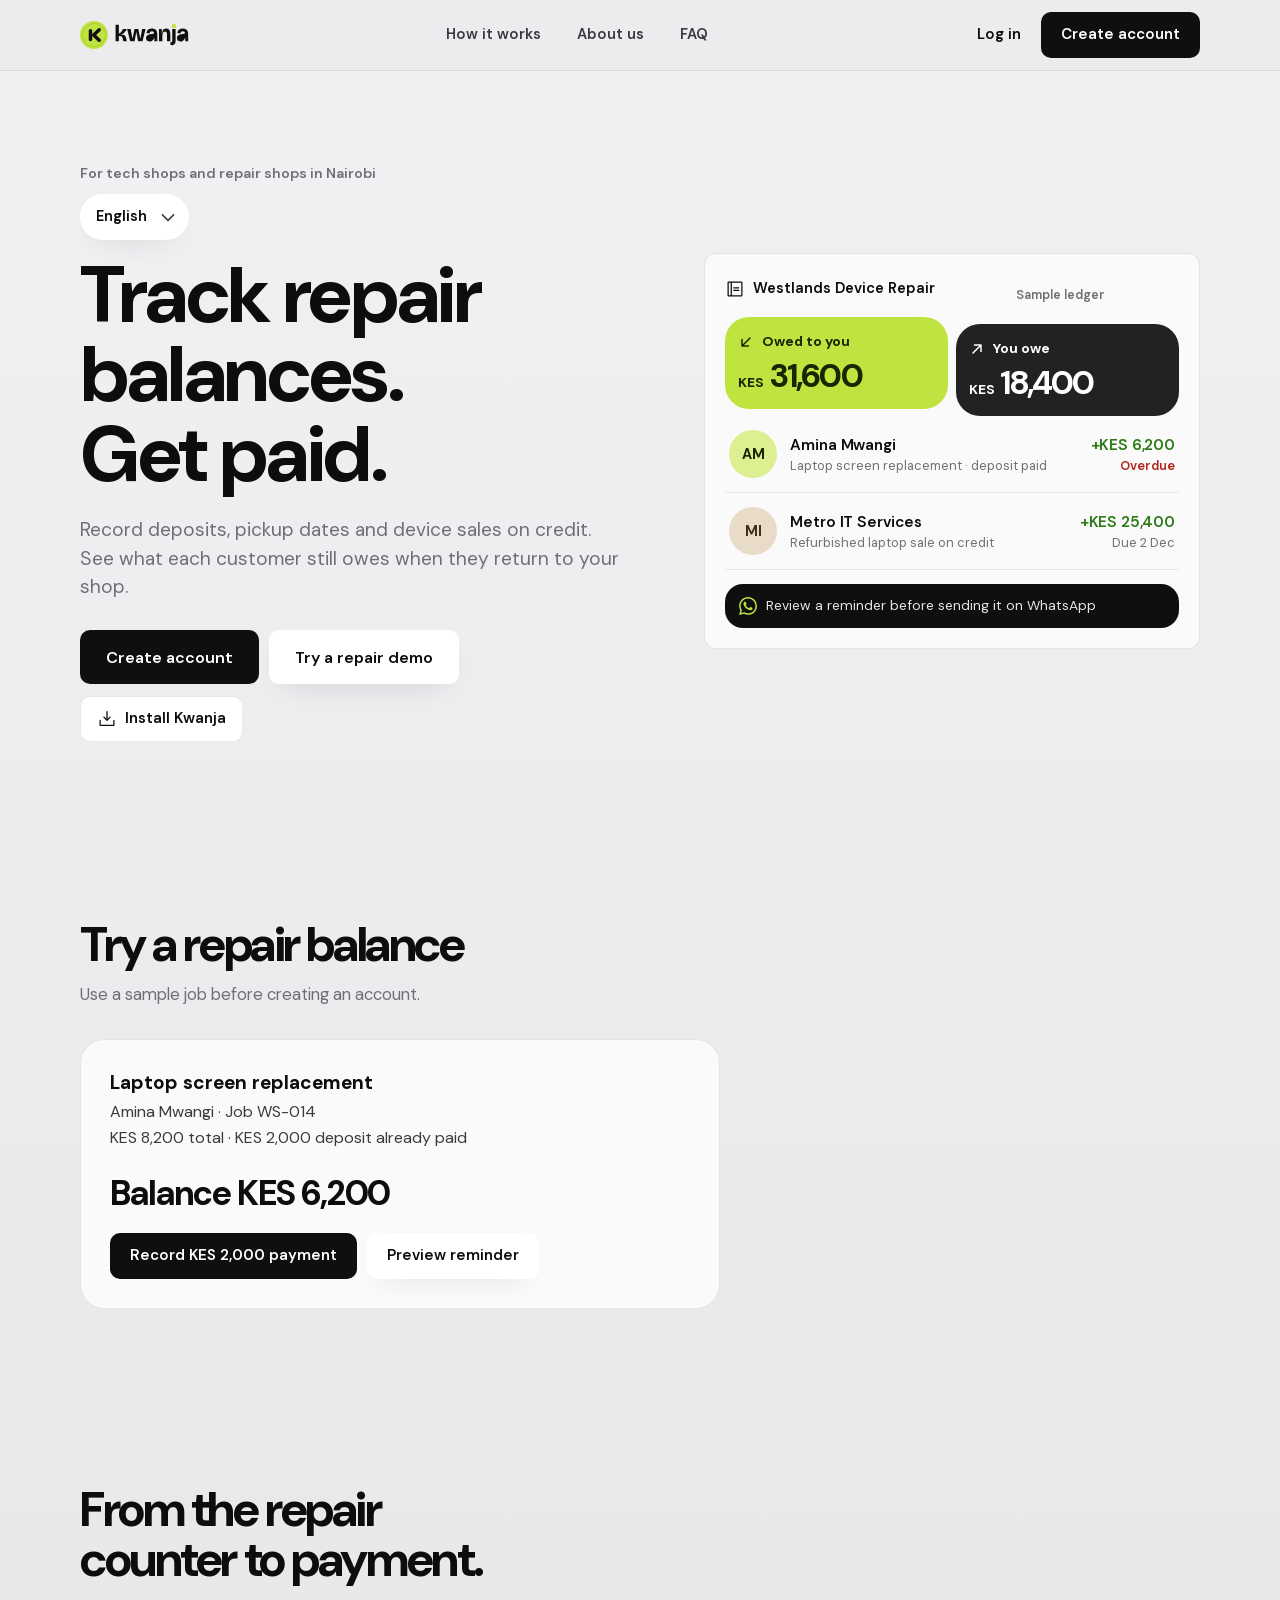
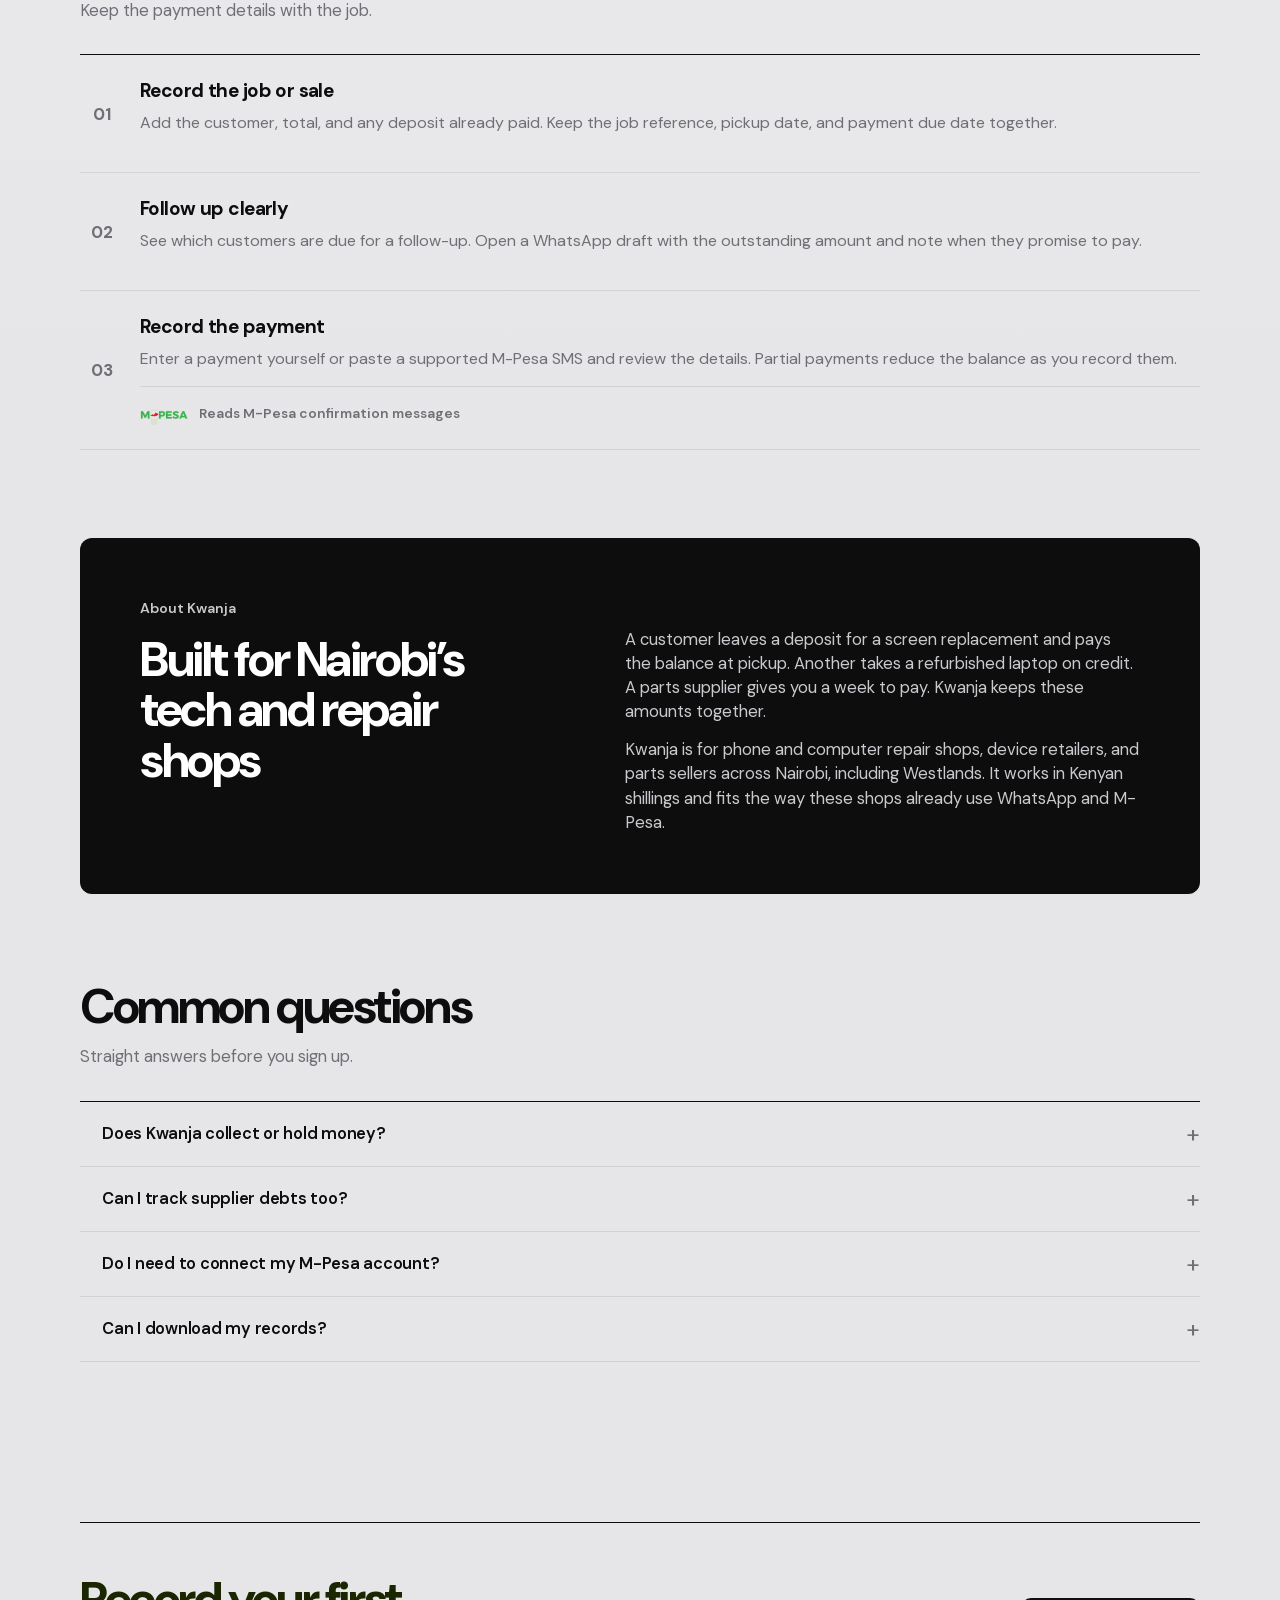
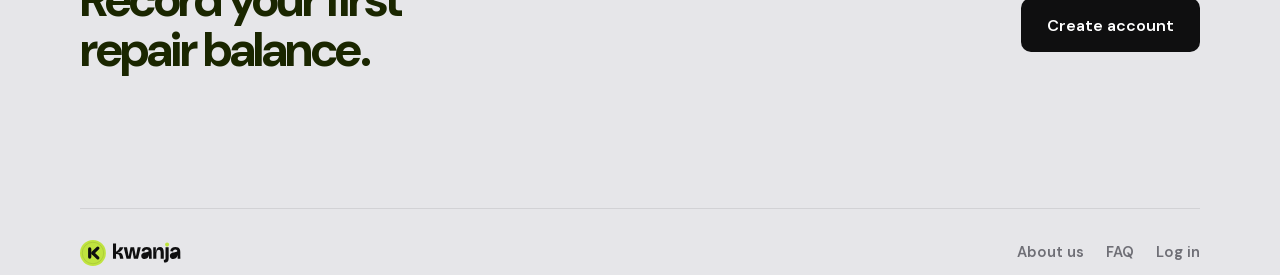
==== commit 49f07db7: "Publish frontend (2026-11-25)" ====
--- a/index.html
+++ b/index.html
@@ -14,7 +14,7 @@
   <meta name="mobile-web-app-capable" content="yes">
   <link rel="stylesheet" href="ledger.98fd6926c1f5c1ff.css">
   <link rel="stylesheet" href="public.60efb664c9d2b341.css">
-  <script src="config.e24d0cc4c4e9f287.js"></script>
+  <script src="config.e29e0d7d06cd27e2.js"></script>
   <script src="language.0bfa084505b5d0b6.js" defer></script>
   <script src="ledger.c5f53055f0c23464.js" defer></script>
 </head>
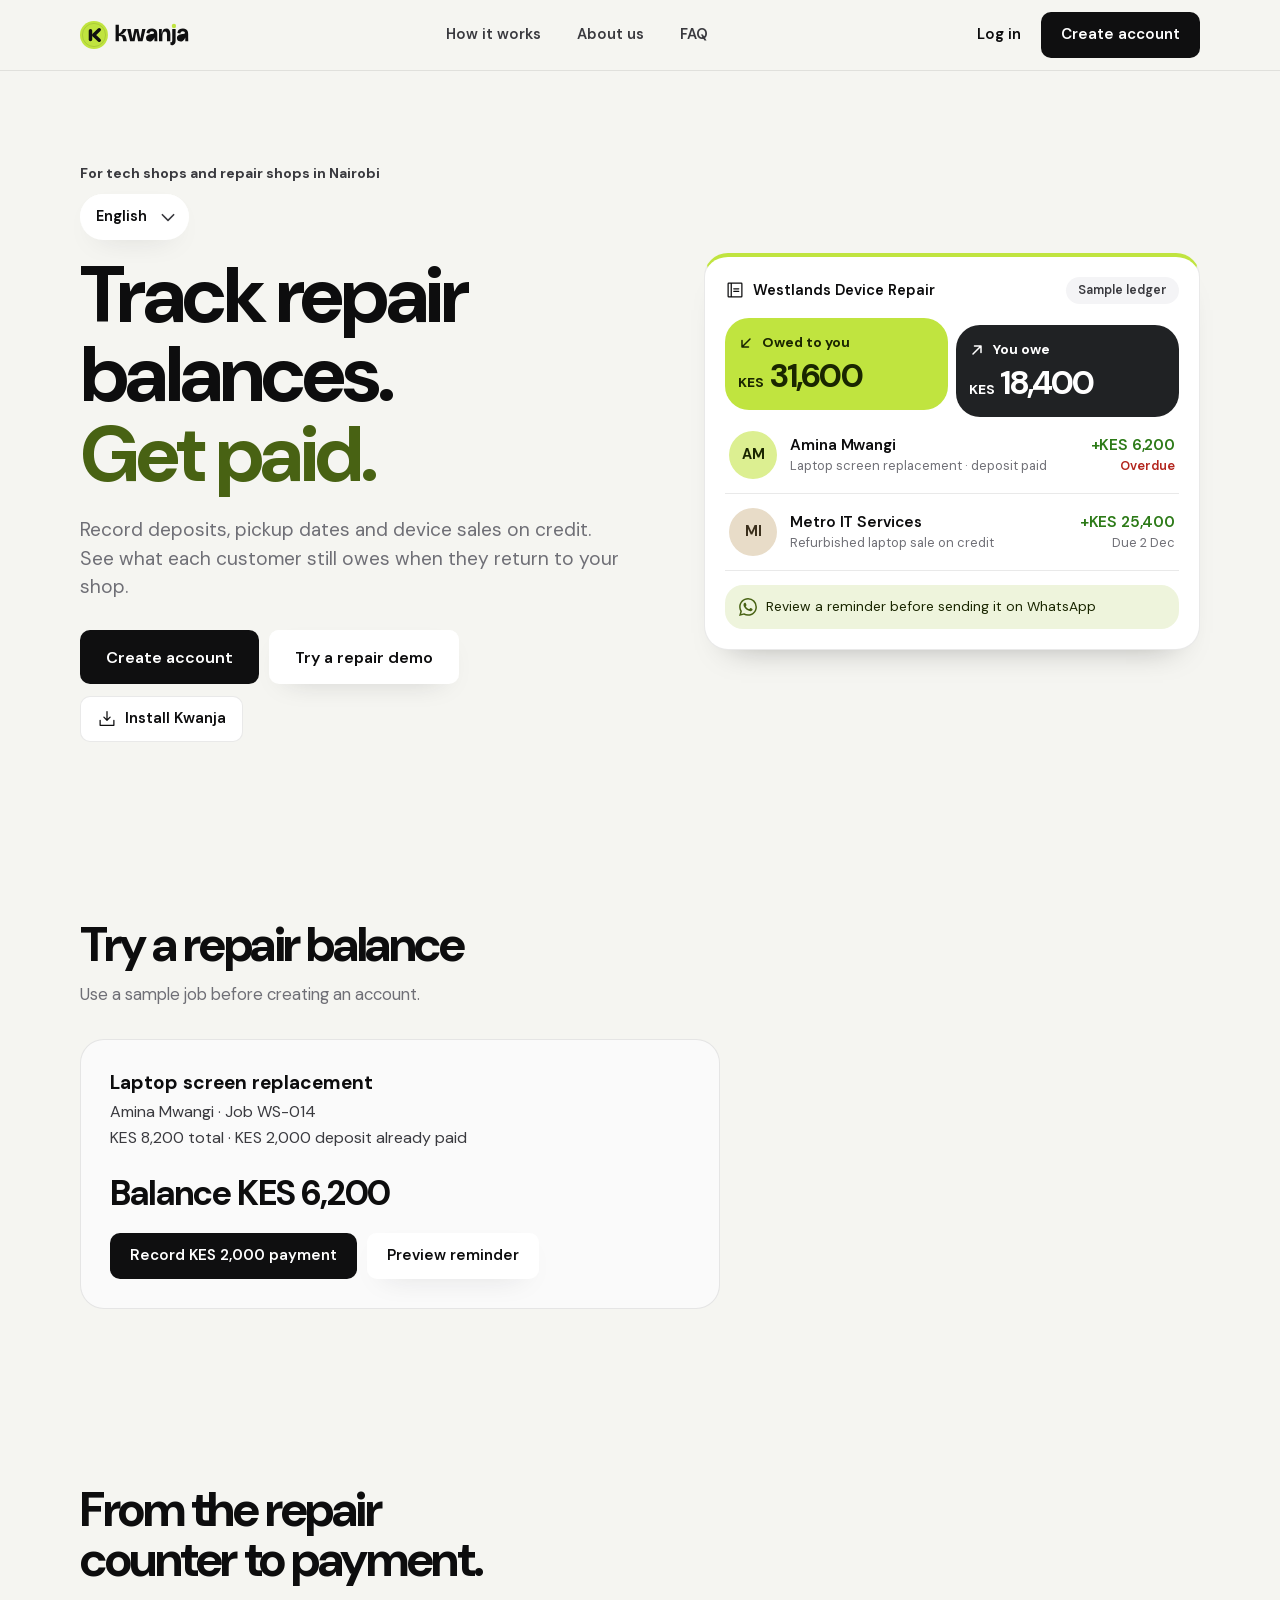
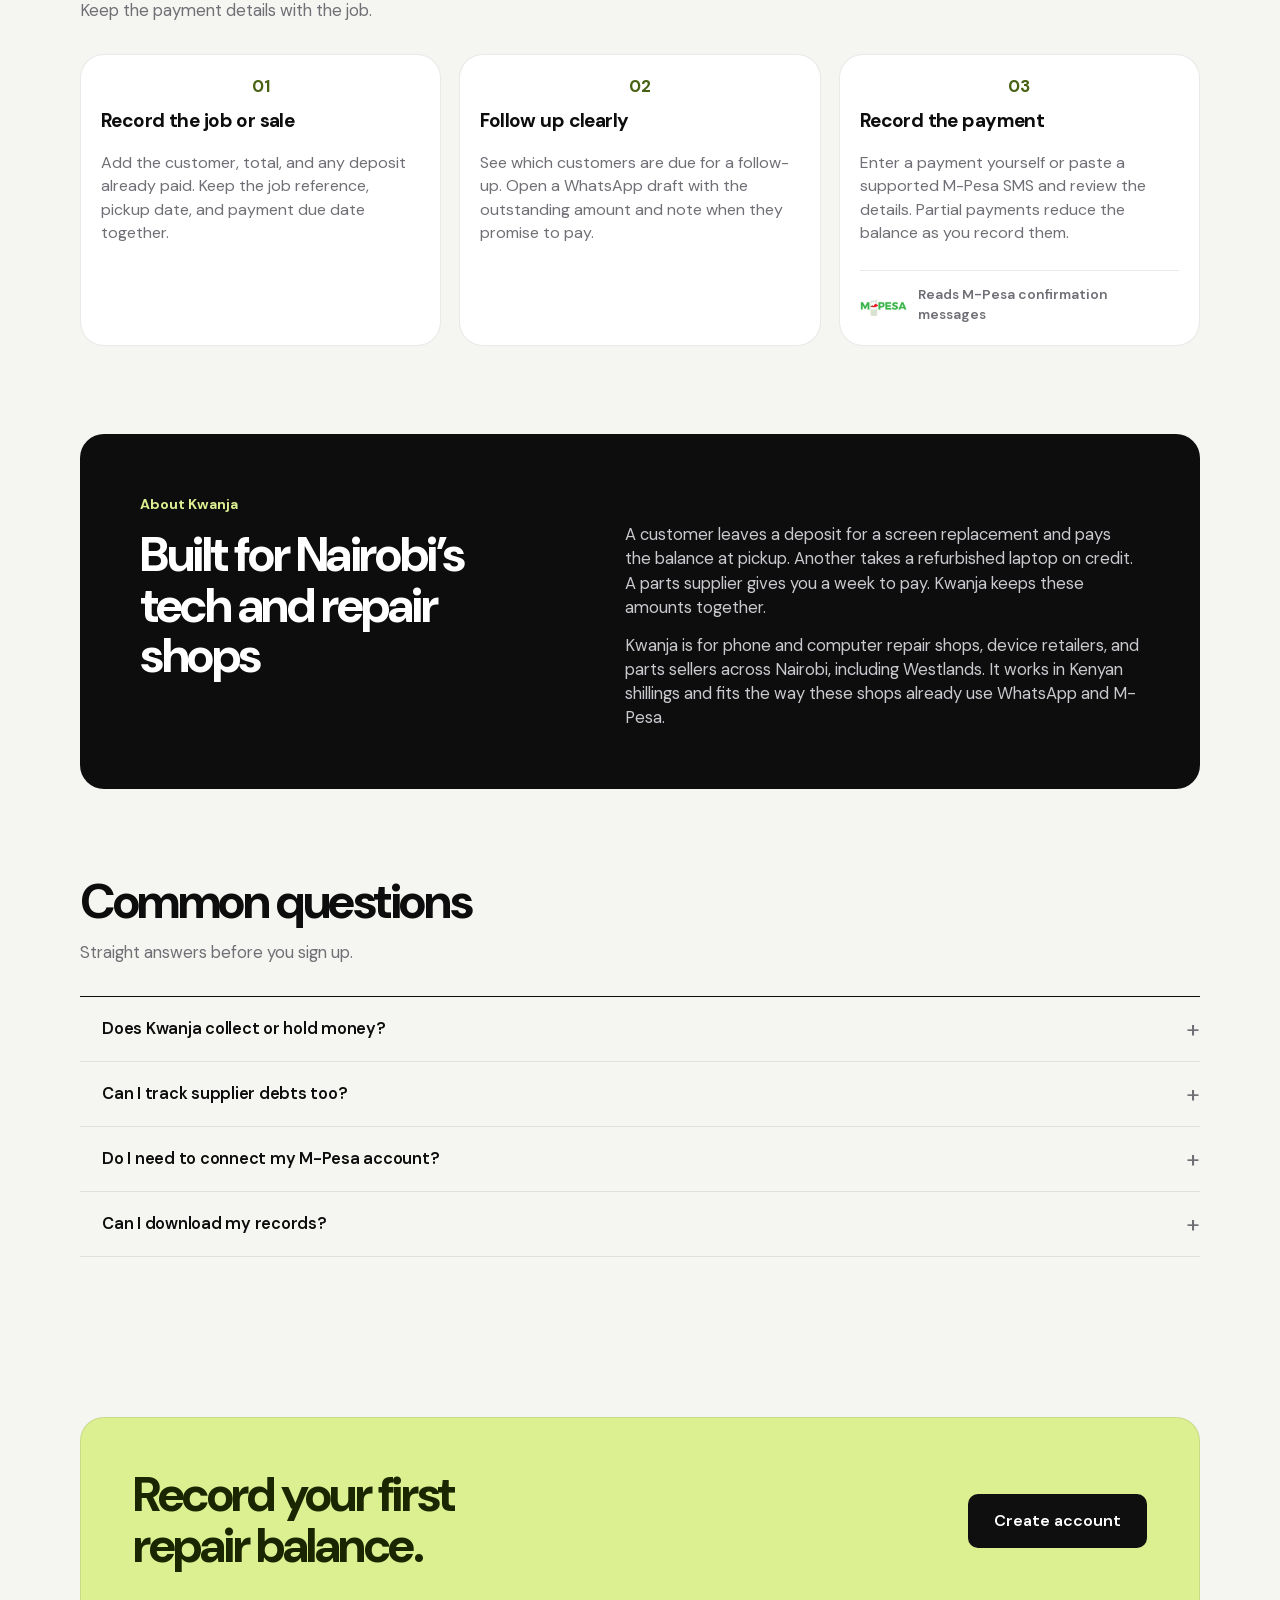
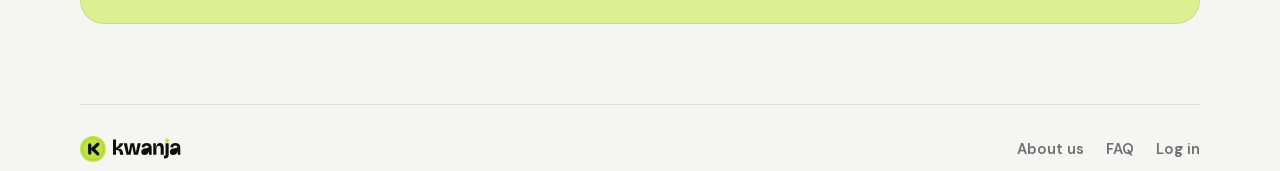
==== commit 9936ff02: "Publish frontend (2026-11-25)" ====
--- a/index.html
+++ b/index.html
@@ -13,10 +13,10 @@
   <meta name="apple-mobile-web-app-capable" content="yes">
   <meta name="mobile-web-app-capable" content="yes">
   <link rel="stylesheet" href="ledger.98fd6926c1f5c1ff.css">
-  <link rel="stylesheet" href="public.60efb664c9d2b341.css">
+  <link rel="stylesheet" href="public.fd6a2f579f5e9880.css">
   <script src="config.e29e0d7d06cd27e2.js"></script>
   <script src="language.0bfa084505b5d0b6.js" defer></script>
-  <script src="ledger.c5f53055f0c23464.js" defer></script>
+  <script src="ledger.ca9245892a1a03fb.js" defer></script>
 </head>
 <body class="is-welcome">
   <svg xmlns="http://www.w3.org/2000/svg" class="icon-library" aria-hidden="true">
--- a/public.fd6a2f579f5e9880.css
+++ b/public.fd6a2f579f5e9880.css
@@ -0,0 +1,339 @@
+/* Kwanja public website and sign-in pages. Same system as the app (ledger.css tokens):
+   neutral canvas, white rounded cards, black pills, one lime accent. Responsive, phone first. */
+body.is-welcome { background: var(--page); }
+body.is-welcome .shell { display: none; }
+.welcome { background: linear-gradient(180deg, #f1f1f3, #e6e6e9 60%); color: var(--ink); min-height: 100dvh; }
+.welcome[hidden] { display: none; }
+.public-width { width: min(1120px, calc(100% - 40px)); margin-inline: auto; }
+.w-step[hidden], [data-step][hidden] { display: none; }
+
+/* shared controls */
+.pill { display: inline-flex; align-items: center; justify-content: center; gap: 8px; min-height: 46px; padding: 0 20px; border: 0; border-radius: 99px; font-weight: 600; font-size: .94rem; text-align: center; transition: transform .18s var(--spring), background .2s; }
+.pill:active { transform: scale(.97); }
+.pill.primary { background: var(--black); color: #fff; }
+.pill.primary:hover { background: #26262a; }
+.pill.light { background: var(--white); color: var(--ink); box-shadow: var(--soft); }
+.pill.light:hover { background: #fff; }
+.pill.large { min-height: 54px; padding: 0 26px; font-size: 1rem; }
+.pill.block { width: 100%; }
+.link { padding: 10px 4px; border: 0; background: none; color: var(--ink); font-weight: 700; text-decoration: underline; text-underline-offset: 3px; text-decoration-thickness: 1.5px; }
+.link:hover { text-decoration-thickness: 2.5px; }
+.eyebrow { display: inline-flex; align-items: center; gap: 9px; color: var(--ink2); font-size: .9rem; font-weight: 600; }
+.eyebrow.on-dark { color: #c9c9ce; }
+.welcome .lime-dot { flex: none; }
+.chip { display: inline-flex; align-items: center; line-height: 1.2; padding: 6px 12px; border-radius: 99px; background: var(--chip); color: var(--ink2); font-size: .78rem; font-weight: 600; }
+
+/* header */
+.public-header { position: sticky; top: 0; z-index: 20; padding: 12px 0; background: linear-gradient(180deg, rgba(241, 241, 243, .94), rgba(241, 241, 243, 0)); -webkit-backdrop-filter: blur(10px); backdrop-filter: blur(10px); }
+.public-bar { display: flex; align-items: center; gap: 18px; width: min(1120px, calc(100% - 24px)); margin-inline: auto; padding: 8px 8px 8px 22px; border-radius: 99px; background: rgba(255, 255, 255, .86); box-shadow: var(--soft); }
+.public-bar .brand img { display: block; height: 28px; width: auto; }
+.public-nav { display: flex; gap: 4px; margin-inline: auto; }
+.public-nav a { display: inline-flex; align-items: center; min-height: 44px; padding: 0 16px; border-radius: 99px; color: var(--ink2); font-size: .92rem; font-weight: 600; transition: background .2s, color .2s; }
+.public-nav a:hover { background: var(--page2); color: var(--ink); }
+.public-account { display: flex; align-items: center; gap: 6px; }
+.public-login { display: inline-flex; align-items: center; min-height: 44px; padding: 0 14px; border-radius: 99px; font-size: .92rem; font-weight: 600; }
+.public-login:hover { background: var(--page2); }
+
+/* hero */
+.public-hero { display: grid; grid-template-columns: minmax(0, 1.05fr) minmax(0, .95fr); gap: clamp(32px, 6vw, 80px); align-items: center; padding-block: clamp(36px, 7vw, 96px) clamp(44px, 7vw, 90px); }
+.hero-copy h1 { margin-top: 16px; font-size: clamp(2.8rem, 6.2vw, 5rem); font-weight: 700; line-height: 1; letter-spacing: -.06em; text-wrap: balance; }
+.hero-copy h1:focus { outline: 0; }
+.hero-copy .language-choice { display: block; margin-top: 10px; }
+.hero-copy mark { padding: 0 .12em; margin-inline: -.12em; border-radius: .22em; background: linear-gradient(160deg, #cbec52, #b4d92f); color: var(--lime-ink); box-decoration-break: clone; -webkit-box-decoration-break: clone; }
+.lede { margin-top: 22px; max-width: 44ch; color: var(--muted); font-size: clamp(1.04rem, 1.7vw, 1.2rem); line-height: 1.5; }
+.hero-actions { display: flex; flex-wrap: wrap; gap: 10px; margin-top: 28px; }
+.public-demo { margin-top: 14px; }
+.public-install {
+  position: fixed; z-index: 20;
+  right: max(calc(14px + env(safe-area-inset-right)), calc(50% - 560px));
+  bottom: calc(14px + env(safe-area-inset-bottom));
+  padding: 0 16px; border: 1px solid rgba(13, 13, 14, .16);
+  background: var(--lime); color: var(--lime-ink); box-shadow: 0 4px 16px rgba(13, 13, 14, .16);
+}
+.public-install:hover { background: var(--lime-soft); }
+
+.sample { position: relative; margin: 0; padding: 20px; border-radius: var(--card-radius); background: var(--card); box-shadow: var(--soft), 0 40px 60px -40px rgba(20, 20, 30, .45); }
+.sample .coin { position: absolute; top: -26px; right: 22px; width: 66px; height: 66px; animation: bob 3.6s ease-in-out infinite; }
+.sample-top { display: flex; align-items: center; justify-content: space-between; gap: 10px; margin-bottom: 14px; padding-right: 74px; font-size: .92rem; font-weight: 600; }
+.sample-top > span:first-child { display: inline-flex; align-items: center; gap: 8px; line-height: 1.2; }
+.sample-wallets { display: grid; grid-template-columns: repeat(2, minmax(0, 1fr)); align-items: start; gap: 8px; }
+.sample-wallets .wallet-card { min-height: 92px; padding: 13px; border-radius: var(--card-radius); }
+.sample-wallets .wallet-out { margin-top: 7px; }
+.sample-wallets .wallet-label .icon { width: 16px; height: 16px; }
+.sample-wallets .wallet-value { font-size: clamp(1.35rem, 5.5vw, 2.05rem); }
+@media (max-width: 340px) {
+  .sample-wallets { grid-template-columns: 1fr; }
+  .sample-wallets .wallet-out { margin-top: 0; }
+}
+.sample-row { display: flex; align-items: center; gap: 13px; padding: 14px 4px; border-bottom: 1px solid var(--line); }
+.sample-row > div:nth-child(2) { flex: 1; min-width: 0; }
+.sample-row > div:last-child { text-align: right; }
+.sample-row b, .sample-row small { display: block; }
+.sample-row b { font-size: .96rem; font-weight: 600; letter-spacing: -.01em; }
+.sample-row small { margin-top: 1px; color: var(--muted); font-size: .8rem; }
+.sample-row .plus { color: var(--plus); font-variant-numeric: tabular-nums; }
+.sample-row .late { color: var(--minus); font-weight: 600; }
+.sample figcaption { display: flex; align-items: center; gap: 9px; margin-top: 14px; padding: 12px 14px; border-radius: 18px; background: var(--black); color: #e6e6ea; font-size: .86rem; }
+.sample figcaption .icon { width: 18px; height: 18px; color: var(--lime); }
+
+/* sections */
+.public-section { padding-block: clamp(36px, 6vw, 72px); scroll-margin-top: 90px; }
+.public-section h2, .public-cta h2 { font-size: clamp(1.9rem, 3.8vw, 3.2rem); font-weight: 700; line-height: 1.04; letter-spacing: -.05em; max-width: 20ch; text-wrap: balance; }
+.public-steps { display: grid; grid-template-columns: repeat(3, minmax(0, 1fr)); gap: 14px; margin-top: clamp(22px, 3.5vw, 36px); }
+.public-steps article { padding: 22px 22px 24px; border-radius: var(--card-radius); background: var(--card); box-shadow: var(--soft); }
+.step-badge { display: grid; place-items: center; width: 48px; height: 48px; margin-bottom: 18px; border-radius: 50%; background: linear-gradient(160deg, #cbec52, #b4d92f); color: var(--lime-ink); }
+.public-steps h3 { margin: 0 0 6px; font-size: 1.2rem; font-weight: 700; letter-spacing: -.03em; }
+.public-steps p { margin: 0; color: var(--muted); }
+
+#about { scroll-margin-top: 90px; }
+.public-dark { position: relative; overflow: hidden; border-radius: var(--card-radius); background: radial-gradient(90% 120% at 100% 0%, rgba(192, 228, 63, .18), transparent 55%), linear-gradient(160deg, #1a1a1c, #0b0b0c); color: #fff; }
+.about-panel { display: grid; grid-template-columns: minmax(0, .9fr) minmax(0, 1.1fr); gap: 8px clamp(24px, 5vw, 64px); padding: clamp(28px, 5vw, 60px); }
+.about-panel .eyebrow { grid-column: 1 / -1; }
+.about-panel h2 { max-width: 14ch; margin-top: 8px; font-size: clamp(1.9rem, 3.8vw, 3.2rem); font-weight: 700; line-height: 1.04; letter-spacing: -.05em; }
+.about-copy { align-self: end; color: #c9c9ce; font-size: 1.04rem; }
+.about-copy p { margin: 0; }
+.about-copy p + p { margin-top: 14px; }
+
+.public-faq { display: grid; gap: 10px; margin-top: clamp(20px, 3vw, 32px); max-width: 820px; }
+.public-faq details { border-radius: 24px; background: var(--card); box-shadow: var(--soft); }
+.public-faq summary { position: relative; display: flex; align-items: center; min-height: 64px; padding: 14px 64px 14px 22px; font-weight: 600; font-size: 1.02rem; letter-spacing: -.015em; cursor: pointer; list-style: none; }
+.public-faq summary::-webkit-details-marker { display: none; }
+.public-faq summary::after { content: "+"; position: absolute; right: 16px; top: 50%; width: 36px; height: 36px; display: grid; place-items: center; transform: translateY(-50%); border-radius: 50%; background: var(--page2); font-size: 1.3rem; font-weight: 500; line-height: 1; transition: transform .25s var(--spring), background .2s; }
+.public-faq details[open] summary::after { transform: translateY(-50%) rotate(45deg); background: var(--lime); }
+.public-faq summary:focus-visible { outline-offset: -3px; border-radius: 24px; }
+.public-faq details p { margin: 0; padding: 0 64px 20px 22px; color: var(--muted); max-width: 60ch; }
+
+.public-cta { display: flex; align-items: center; justify-content: space-between; gap: 24px; margin-block: clamp(36px, 6vw, 72px); padding: clamp(28px, 5vw, 52px); border-radius: var(--card-radius); background: linear-gradient(160deg, #cbec52, #b4d92f); color: var(--lime-ink); }
+.public-cta h2 { max-width: 16ch; }
+.public-cta .pill.primary { flex: none; }
+
+.public-footer { padding: 8px 0 36px; }
+.public-site:has(.public-install:not([hidden])) .public-footer { padding-bottom: calc(76px + env(safe-area-inset-bottom)); }
+.public-footer .public-width { display: flex; flex-wrap: wrap; align-items: center; gap: 6px 22px; padding-top: 22px; border-top: 1px solid var(--line); color: var(--muted); }
+.public-footer .brand { margin-right: auto; }
+.public-footer .brand img { display: block; height: 26px; width: auto; }
+.public-footer a:not(.brand) { display: inline-flex; align-items: center; min-height: 44px; font-size: .92rem; font-weight: 600; }
+.public-footer a:not(.brand):hover { color: var(--ink); text-decoration: underline; text-underline-offset: 4px; }
+
+/* sign-in pages */
+.auth-layout { min-height: 100dvh; display: grid; grid-template-columns: minmax(0, .9fr) minmax(0, 1fr); gap: 0; padding: 16px; }
+.auth-layout[hidden] { display: none; }
+.auth-side { position: relative; overflow: hidden; display: flex; flex-direction: column; align-items: flex-start; gap: 24px; padding: clamp(24px, 4vw, 52px); border-radius: 36px; background: radial-gradient(100% 70% at 0% 100%, rgba(255, 255, 255, .45), transparent 60%), linear-gradient(160deg, #cbec52, #b4d92f); color: var(--lime-ink); }
+.auth-side .brand img { display: block; height: 30px; width: auto; }
+.auth-art { position: relative; flex: 1; width: 100%; min-height: 250px; margin-block: 4px; }
+.auth-pitch strong { display: block; max-width: 11ch; font-size: clamp(2rem, 4.2vw, 3.4rem); font-weight: 700; line-height: 1.02; letter-spacing: -.055em; }
+.auth-pitch p { margin: 12px 0 0; max-width: 30ch; color: rgba(26, 38, 0, .78); }
+.w-card { position: absolute; left: 50%; width: min(78%, 330px); display: grid; gap: 4px; padding: 16px 18px; border-radius: 26px; box-shadow: 0 24px 40px -22px rgba(20, 20, 30, .55); transform-origin: 50% 100%; }
+.w-card b { font-size: .92rem; font-weight: 600; }
+.w-card span { font-size: 1.7rem; font-weight: 700; letter-spacing: -.05em; }
+.w-card i { justify-self: start; margin-top: 4px; padding: 3px 10px; border-radius: 99px; background: var(--minus); color: #fff; font-size: .7rem; font-weight: 700; font-style: normal; }
+.w-card.c3 span, .w-card.c2 span { display: none; }
+.w-card.c3 { top: 0; background: linear-gradient(160deg, #1a1a1c, #0b0b0c); color: #fff; transform: translateX(-50%) rotate(-7deg); }
+.w-card.c2 { top: 58px; background: var(--card); color: var(--ink); transform: translateX(-50%) rotate(4deg); }
+.w-card.c1 { top: 110px; min-height: 120px; background: #fff; color: var(--ink); transform: translateX(-50%) rotate(-2deg); }
+
+.auth-content { display: flex; flex-direction: column; justify-content: center; width: min(470px, calc(100% - 32px)); margin: auto; padding-block: 28px; }
+.auth-top { display: flex; align-items: center; flex-wrap: wrap; justify-content: space-between; gap: 8px; margin-bottom: 14px; }
+.auth-back { display: inline-flex; align-items: center; gap: 2px; min-height: 44px; margin-left: -6px; padding: 0 14px 0 8px; border-radius: 99px; color: var(--ink2); font-size: .9rem; font-weight: 600; }
+.auth-back:hover { background: var(--white); }
+.auth-back .icon { width: 18px; height: 18px; transform: rotate(180deg); }
+.auth-card { padding: clamp(22px, 4vw, 34px); border-radius: var(--card-radius); background: var(--card); box-shadow: var(--soft), 0 40px 60px -44px rgba(20, 20, 30, .4); }
+.auth-card .w-step { display: block; }
+.auth-card .w-step[hidden] { display: none; }
+.auth-card h1 { font-size: clamp(1.9rem, 4vw, 2.5rem); font-weight: 700; line-height: 1.05; letter-spacing: -.05em; }
+.auth-card h1:focus { outline: 0; }
+.w-sub { margin: 10px 0 24px; color: var(--muted); overflow-wrap: anywhere; }
+.w-sub b { color: var(--ink); }
+.auth-form { display: grid; gap: 14px; }
+.auth-form .field input { background: var(--page2); box-shadow: inset 0 0 0 1px var(--line); }
+.auth-form .field input:focus { background: #fff; box-shadow: 0 0 0 2px var(--ink); }
+.code-input { font-size: 1.6rem !important; font-weight: 700; letter-spacing: .4em; text-align: center; font-variant-numeric: tabular-nums; }
+.code-input::placeholder { color: rgba(13, 13, 14, .22); }
+.auth-providers { display: grid; gap: 10px; margin-bottom: 16px; }
+.auth-providers[hidden], .auth-provider[hidden] { display: none; }
+.auth-provider { display: inline-flex; align-items: center; justify-content: center; gap: 12px; min-height: 52px; padding: 0 18px; border: 0; border-radius: 99px; background: var(--white); box-shadow: var(--soft), inset 0 0 0 1px var(--line); font-weight: 600; transition: transform .18s var(--spring); }
+.auth-provider:hover { background: #fff; }
+.auth-provider:active { transform: scale(.98); }
+.auth-provider:disabled { opacity: .5; }
+.auth-or { display: flex; align-items: center; gap: 12px; margin: 6px 0 0; color: var(--muted); font-size: .84rem; }
+.auth-or::before, .auth-or::after { content: ""; flex: 1; height: 1px; background: var(--line); }
+.auth-switch { margin: 18px 0 0; color: var(--muted); text-align: center; }
+.auth-demo-note { margin: 14px 0 0; padding: 10px 14px; border-radius: 16px; background: var(--chip); color: var(--ink2); font-size: .84rem; text-align: center; }
+.auth-code-actions { display: flex; justify-content: space-between; gap: 10px; margin-top: 14px; }
+.auth-code-actions .link:disabled { color: var(--muted); text-decoration: none; opacity: 1; cursor: default; }
+.welcome[data-mode="clerk"] .demo-only, .welcome[data-mode="pending"] .demo-only, .welcome[data-mode="unavailable"] .demo-only { display: none; }
+
+@keyframes bob { 50% { transform: translateY(-7px) rotate(-5deg); } }
+
+@media (max-width: 860px) {
+  .public-nav { display: none; }
+  .public-bar { margin-left: auto; padding-left: 18px; }
+  .public-account { margin-left: auto; }
+  .public-hero { grid-template-columns: 1fr; padding-top: 28px; }
+  .sample { margin-top: 18px; }
+  .public-steps { grid-template-columns: 1fr; }
+  .about-panel { grid-template-columns: 1fr; }
+  .about-panel h2 { max-width: none; }
+  .public-cta { flex-direction: column; align-items: flex-start; }
+  .auth-layout { grid-template-columns: 1fr; grid-template-rows: auto 1fr; padding: 10px; }
+  .auth-side { flex-direction: row; align-items: center; justify-content: space-between; padding: 14px 20px; border-radius: 26px; }
+  .auth-art, .auth-pitch { display: none; }
+  .auth-content { width: 100%; margin: 0; justify-content: flex-start; padding-block: 10px 24px; }
+}
+@media (max-width: 480px) {
+  .public-width { width: calc(100% - 28px); }
+  .public-bar { padding: 6px 6px 6px 16px; gap: 6px; }
+  .public-login { padding: 0 10px; }
+  .public-account .pill { min-height: 40px; padding: 0 14px; font-size: .86rem; }
+  .hero-actions .pill { flex: 1 1 100%; }
+  .public-faq summary { padding-right: 58px; }
+  .public-faq details p { padding-right: 22px; }
+  .sample .coin { width: 56px; height: 56px; top: -22px; }
+}
+@media (prefers-reduced-motion: reduce) { .sample .coin { animation: none; } }
+
+.step-note { display: flex; align-items: center; gap: 10px; margin-top: 14px; padding-top: 14px; border-top: 1px solid var(--line); color: var(--ink2); font-size: .86rem; font-weight: 600; }
+.step-note .brand-mark { height: 26px; }
+
+/* section intros: eyebrow, title, one-line lede */
+.section-intro { display: grid; gap: var(--s-3); justify-items: start; margin-bottom: clamp(20px, 3vw, 32px); }
+.section-intro h2 { margin: 0; }
+.section-lede { margin: 0; color: var(--muted); font-size: 1.05rem; }
+.public-section { padding-block: clamp(44px, 7vw, 88px); }
+.public-steps { margin-top: 0; }
+.public-faq { margin-top: 0; }
+.public-steps article { display: flex; flex-direction: column; }
+.public-steps article > p:not(.step-note) { margin-bottom: var(--s-4); }
+.step-note { margin-top: auto; }
+
+.repair-demo { width: min(100%, 610px); margin: 24px auto 0; padding: clamp(16px, 4vw, 29px); background: var(--card); border: 1px solid var(--line); border-radius: var(--card-radius); }
+.repair-demo-job { display: grid; gap: 3px; }
+.repair-demo-job strong { font-size: 1.2rem; }
+.repair-demo-job span { color: var(--ink2); }
+.repair-demo-balance { margin-top: 20px; font-size: clamp(1.5rem, 4vw, 2.15rem); font-weight: 700; letter-spacing: -.03em; }
+.repair-demo .hero-actions { margin-top: 14px; justify-content: flex-start; }
+.repair-demo-reminder { margin-top: 16px; padding: 14px; background: var(--page2); border-radius: 12px; overflow-wrap: anywhere; }
+.repair-demo-reminder p { margin-top: 4px; }
+
+/* six-digit code entry */
+.otp-field { position: relative; }
+#clerk-captcha:empty { display: none; }
+.auth-card .otp-help { margin-top: 8px; font-size: .85rem; }
+.otp-slots { display: grid; grid-template-columns: repeat(6, minmax(0, 1fr)); gap: clamp(4px, 2vw, 10px); width: min(100%, 338px); margin-inline: auto; }
+.otp-slots span { min-width: 0; height: 60px; display: grid; place-items: center; border-radius: 14px; background: var(--white); box-shadow: var(--soft); font-size: 1.6rem; font-weight: 700; font-variant-numeric: tabular-nums; }
+.otp-slots span.current { box-shadow: 0 0 0 2px var(--ink); }
+.otp-input { position: absolute; inset: 0; width: 100%; height: 100%; padding: 0; border: 0; background: transparent; color: transparent; caret-color: transparent; opacity: 0; font-size: 16px; cursor: text; }
+.otp-pad { width: min(100%, 340px); margin-inline: auto; }
+@media (max-width: 360px) { .otp-slots span { height: 54px; } }
+
+/* sign-in panel: a straight, readable ledger instead of tilted cards */
+.auth-art { display: flex; align-items: center; }
+.mini-ledger { width: min(100%, 430px); padding: 8px 20px 4px; border-radius: 22px; background: var(--white); box-shadow: 0 1px 0 #fff inset, 0 24px 44px -26px rgba(26, 38, 0, .55); color: var(--ink); }
+.mini-head { display: flex; justify-content: space-between; align-items: center; gap: 12px; padding: 14px 0 12px; border-bottom: 1px solid var(--line); font-size: .88rem; font-weight: 700; }
+.mini-tag { padding: 3px 10px; border-radius: 99px; background: var(--chip); color: var(--muted); font-size: .72rem; font-weight: 600; }
+.mini-row { display: grid; grid-template-columns: 40px minmax(0, 1fr) auto; align-items: center; gap: 12px; padding: 14px 0; border-bottom: 1px solid var(--line); }
+.mini-row .contact-avatar { width: 40px; height: 40px; font-size: .78rem; }
+.mini-who, .mini-amt { display: grid; gap: 1px; min-width: 0; }
+.mini-amt { text-align: right; }
+.mini-who b, .mini-amt b { font-size: .95rem; font-weight: 600; }
+.mini-who small, .mini-amt small { color: var(--muted); font-size: .78rem; }
+.mini-amt b { font-variant-numeric: tabular-nums; }
+.mini-amt .plus { color: var(--plus); }
+.mini-amt .minus { color: var(--minus); }
+.mini-amt .late { color: var(--minus); font-weight: 600; }
+.mini-total { display: flex; justify-content: space-between; align-items: baseline; padding: 14px 0 16px; font-size: .86rem; color: var(--muted); }
+.mini-total b { color: var(--ink); font-size: 1.1rem; font-variant-numeric: tabular-nums; }
+.auth-art { margin-bottom: 22px; }
+.otp-field { margin-bottom: 16px; }
+
+/* no extra motion: nothing animates, bobs, slides or springs, and nothing floats over the page except the bottom bar and toasts */
+*, *::before, *::after { animation: none !important; transition: none !important; scroll-behavior: auto !important; }
+.button:active, .pill:active, .public-button:active, .duo-pill:active, .chase:active, .debt-card:active, .numpad button:active, .chips button:active, .auth-provider:active { transform: none; }
+.fab:hover, .fab:active, button.coin:hover, button.coin:active, a.wallet-card:active { transform: none; }
+.sample .coin { display: none; }
+.public-install { position: static; align-self: flex-start; margin-top: 12px; border: 1px solid var(--line); background: var(--white); color: var(--ink); box-shadow: none; }
+.public-install:hover { background: var(--page2); }
+.public-site:has(.public-install:not([hidden])) .public-footer { padding-bottom: 0; }
+
+/* Public site: flat color, strong type and clear actions. */
+.public-site { background: #f5f5f1; }
+.lime-dot { display: none; }
+.eyebrow { gap: 0; color: var(--ink2); font-size: .88rem; font-weight: 700; letter-spacing: 0; }
+.section-intro .eyebrow { display: none; }
+
+/* Header */
+.public-header { position: sticky; top: 0; z-index: 20; padding: 0; background: #f5f5f1; border-bottom: 1px solid var(--line); -webkit-backdrop-filter: none; backdrop-filter: none; }
+.public-bar { width: min(1120px, calc(100% - 40px)); padding: 12px 0; border-radius: 0; background: none; box-shadow: none; }
+.public-nav a:hover, .public-login:hover { background: none; text-decoration: underline; text-underline-offset: 5px; }
+
+/* Hero */
+.hero-copy h1 { letter-spacing: -.045em; }
+.hero-copy mark { padding: 0; margin: 0; border-radius: 0; background: none; color: #486213; }
+
+/* buttons: plain rounded rectangles */
+.pill, .public-button { border-radius: 10px; box-shadow: none; }
+
+/* Ledger preview */
+.sample {
+  border: 1px solid var(--line); border-top: 4px solid var(--lime); border-radius: var(--card-radius);
+  background: var(--white); box-shadow: 0 20px 32px -26px rgba(13, 13, 14, .38);
+}
+a.wallet-card::before, .wallet-card::before { display: none; }
+.wallet-icon, .wallet-arrow { display: none; }
+.wallet-card { background-image: none; box-shadow: none; }
+.sample-top { padding-right: 0; }
+.sample-top .chip { margin: 0; background: var(--page2); color: var(--ink2); }
+.sample figcaption { background: #eef4dc; color: var(--lime-ink); box-shadow: none; }
+.sample figcaption .icon { color: #486213; }
+
+/* How it works */
+.public-steps { counter-reset: step; gap: 0; border-top: 1px solid var(--ink); }
+.public-steps article { counter-increment: step; display: grid; grid-template-columns: 44px 1fr; column-gap: 16px; padding: 22px 0; border: 0; border-bottom: 1px solid var(--line); border-radius: 0; background: none; box-shadow: none; }
+.public-steps .step-badge { grid-row: 1 / span 4; width: auto; height: auto; margin: 0; border-radius: 0; background: none; font-size: 0; color: var(--ink); }
+.public-steps .step-badge .icon { display: none; }
+.public-steps .step-badge::before { content: counter(step, decimal-leading-zero); font: 700 1.05rem var(--sans); color: #486213; }
+.public-steps h3, .public-steps p { grid-column: 2; }
+@media (min-width: 861px) {
+  .public-steps { grid-template-columns: repeat(3, minmax(0, 1fr)); gap: 18px; border-top: 0; }
+  .public-steps article { grid-template-columns: 1fr; grid-auto-rows: min-content; gap: 10px; padding: 20px; border: 1px solid var(--line); border-radius: var(--card-radius); background: var(--white); }
+  .public-steps .step-badge { grid-row: auto; }
+  .public-steps h3, .public-steps p { grid-column: 1; }
+}
+
+/* About */
+.public-dark, .about-panel { background: var(--ink); background-image: none; border-radius: var(--card-radius); box-shadow: none; }
+.about-panel .on-dark { color: var(--lime-soft); }
+
+/* questions: ruled rows, not cards with round buttons */
+.public-faq { gap: 0; border-top: 1px solid var(--ink); }
+.public-faq details { border: 0; border-bottom: 1px solid var(--line); border-radius: 0; background: none; box-shadow: none; }
+.public-faq summary::after { content: "+"; width: auto; height: auto; right: 0; border-radius: 0; background: none; font-size: 1.5rem; font-weight: 400; color: var(--muted); }
+.public-faq details[open] summary::after { content: "\2212"; background: none; transform: translateY(-50%); }
+
+/* Closing action */
+.public-cta { background: var(--lime-soft); border: 1px solid var(--line); border-radius: var(--card-radius); box-shadow: none; }
+.public-faq summary:hover { color: #486213; }
+
+@media (hover: hover) and (prefers-reduced-motion: no-preference) {
+  .public-site .pill { transition: transform .16s ease, background-color .16s ease !important; }
+  .public-site .pill:hover { transform: translateY(-2px); }
+}
+
+/* sign-in: a quiet panel instead of a lime gradient */
+.auth-side { background: var(--page2); background-image: none; color: var(--ink); border-right: 1px solid var(--line); border-radius: 0; }
+.auth-layout { padding: 0; gap: 0; }
+.auth-card { box-shadow: none; border: 1px solid var(--line); border-radius: 12px; }
+.mini-ledger { box-shadow: none; border: 1px solid var(--line); border-radius: 12px; }
+.auth-pitch p { color: var(--ink2); }
+.repair-demo { margin-inline: 0; width: min(100%, 640px); }
+.public-faq { max-width: none; }
+
+/* sign-in on phones: logo bar only, form with side padding, nothing wider than the screen */
+@media (max-width: 860px) {
+  .auth-art, .auth-pitch { display: none; }
+  .auth-layout { grid-template-columns: minmax(0, 1fr); padding: 0; overflow-x: clip; }
+  .auth-side { flex-direction: row; justify-content: flex-start; padding: 14px 20px; border-radius: 0; border-right: 0; border-bottom: 1px solid var(--line); }
+  .auth-content { width: 100%; margin: 0; padding: 14px 16px 28px; }
+  .auth-top { display: flex; align-items: center; justify-content: space-between; gap: 12px; min-width: 0; margin-bottom: 12px; }
+  .auth-card { width: 100%; }
+}
